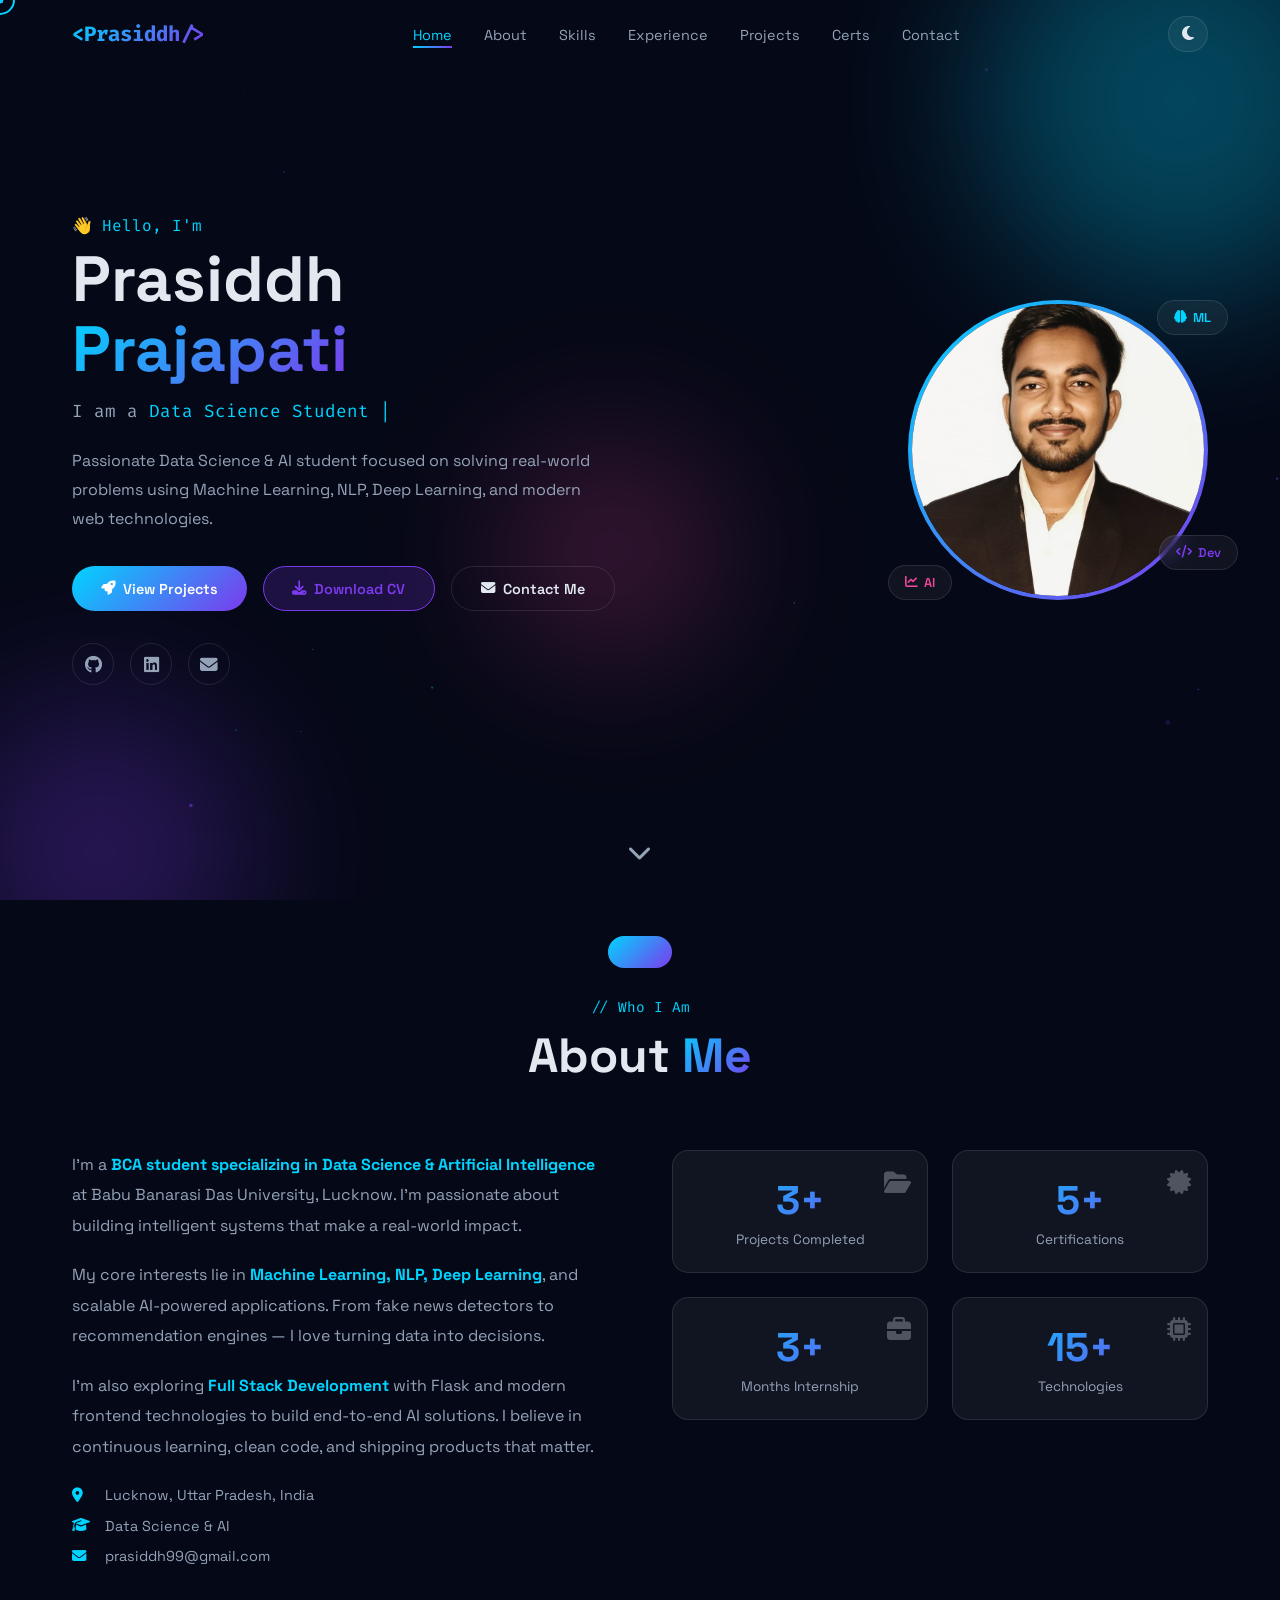
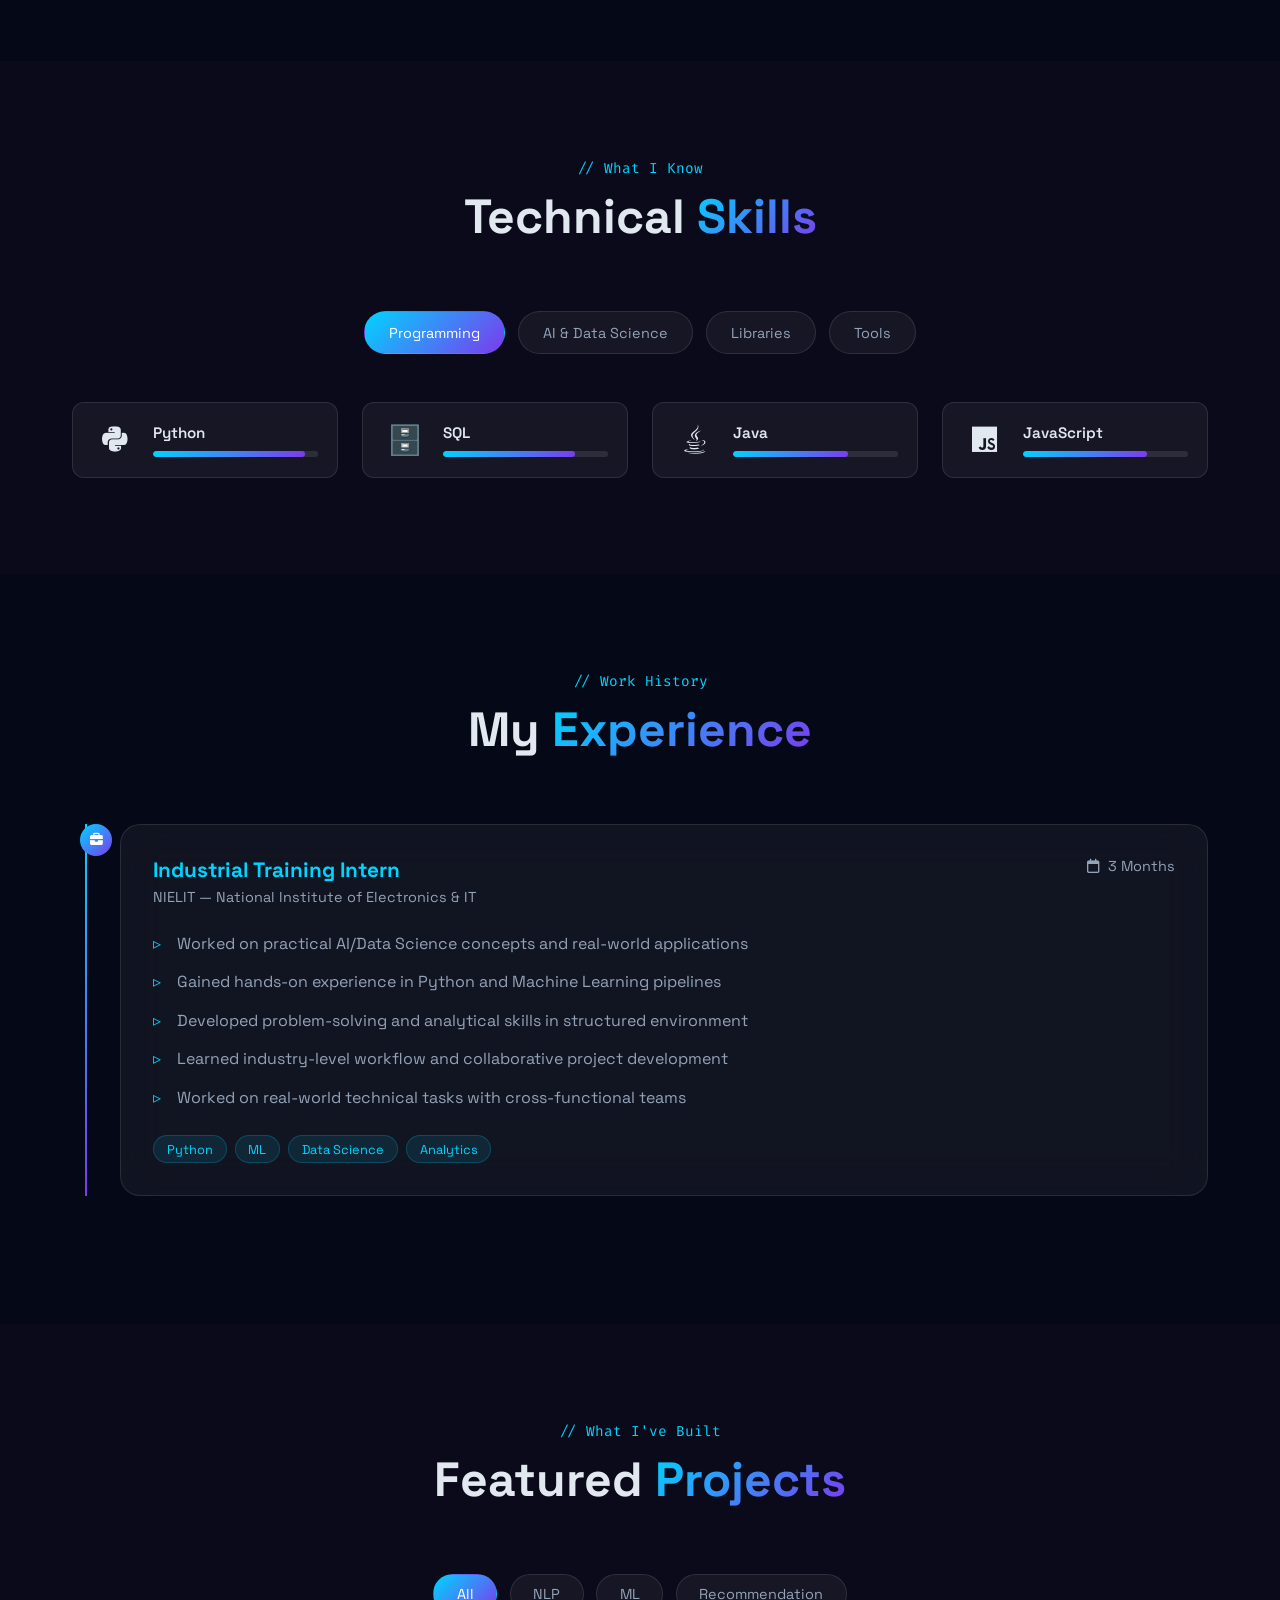
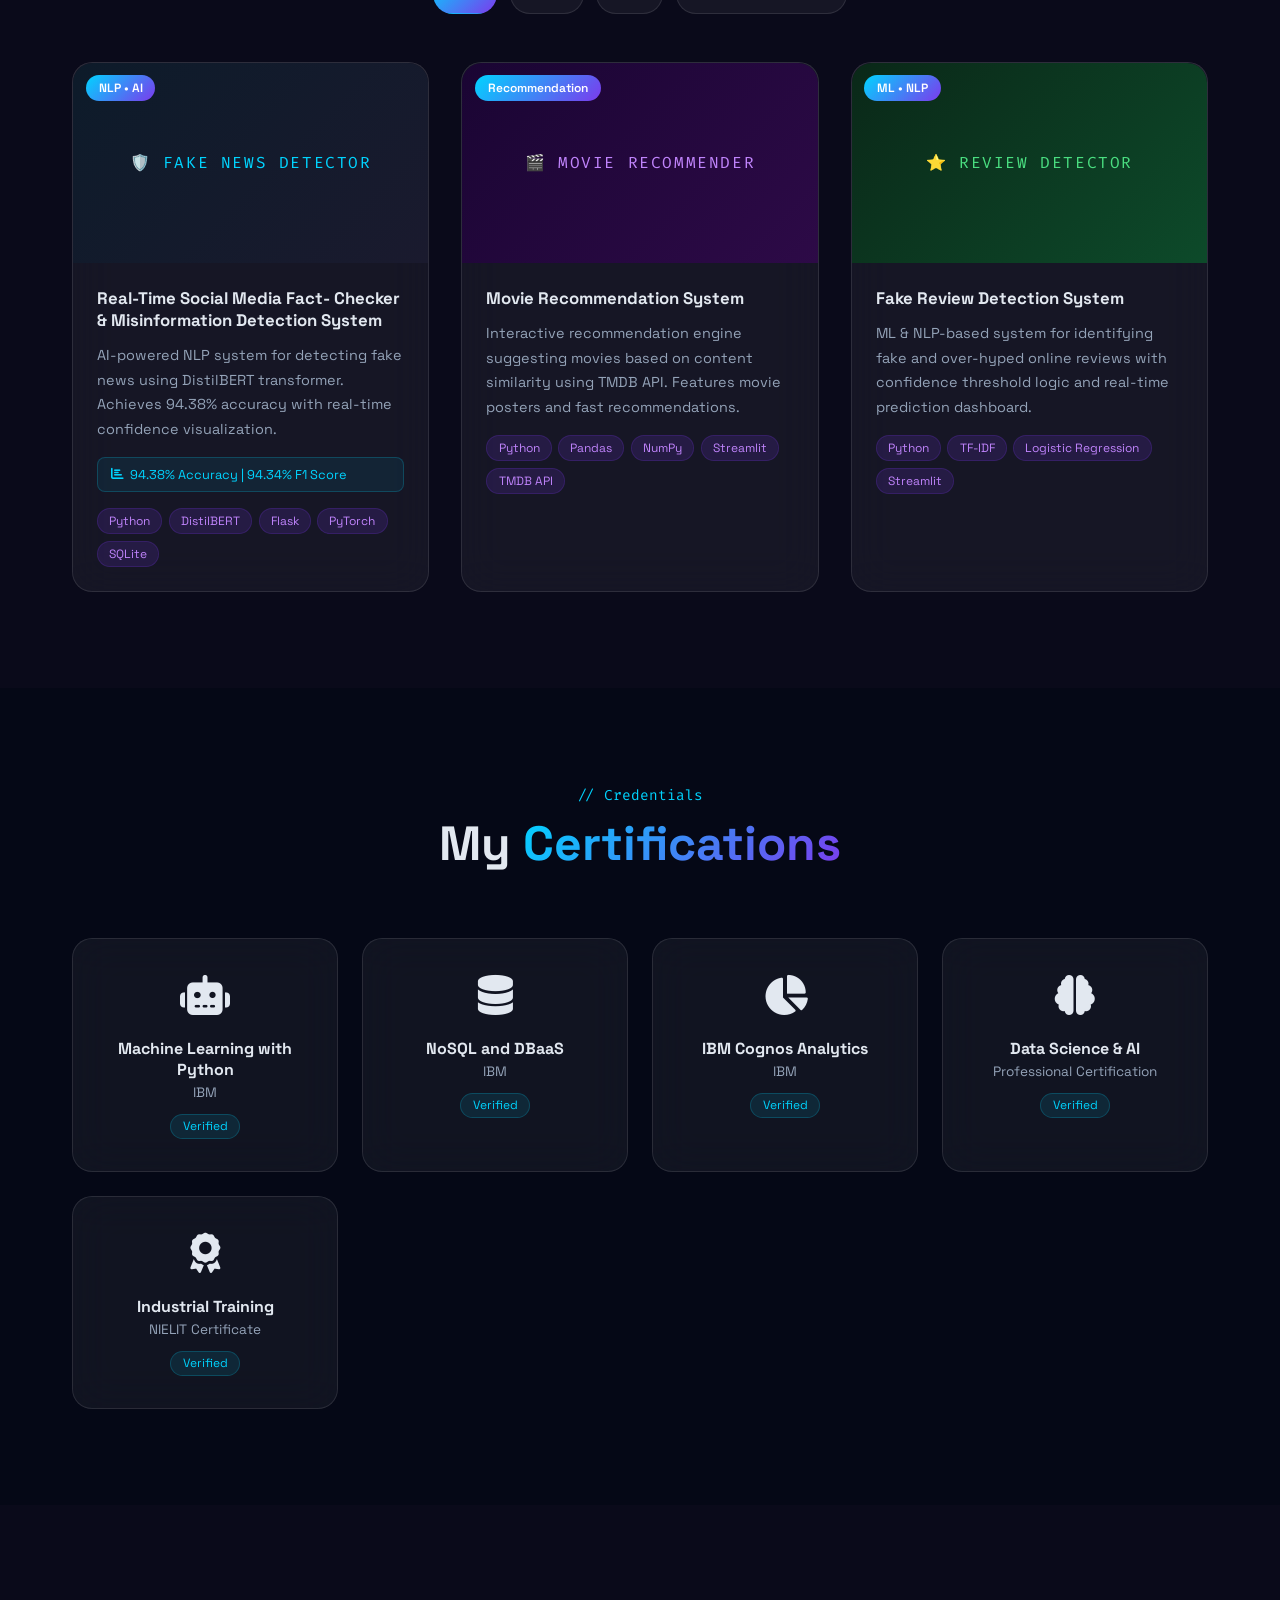
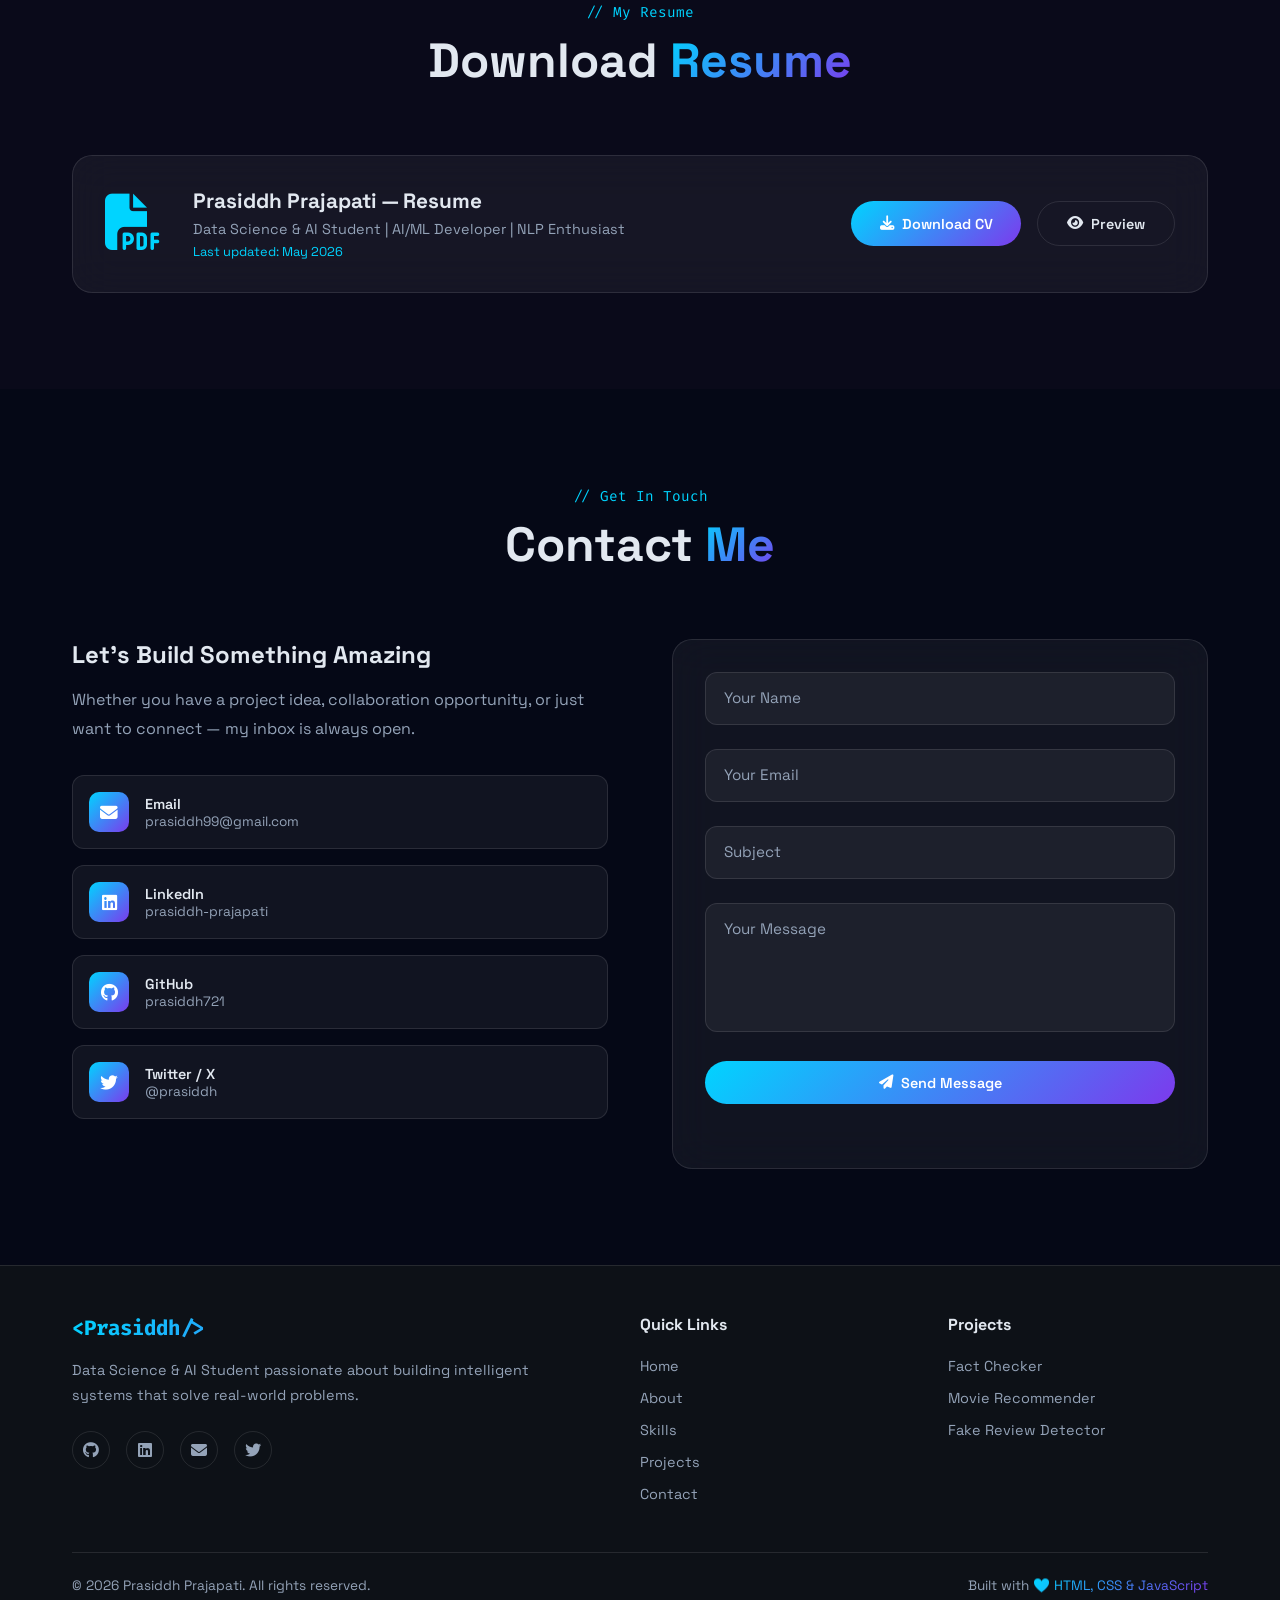
==== index.html @ c68cedcc "Initial portfolio" ====
<!DOCTYPE html>
<html lang="en" data-theme="dark">
<head>
<meta charset="UTF-8"/>
<meta name="viewport" content="width=device-width,initial-scale=1.0"/>
<title>Prasiddh Prajapati | Data Science & AI Portfolio</title>
<meta name="description" content="Portfolio of Prasiddh Prajapati showcasing AI, NLP, Machine Learning, Full Stack Development, and real-world intelligent systems projects."/>
<link rel="preconnect" href="https://fonts.googleapis.com"/>
<link href="https://fonts.googleapis.com/css2?family=Space+Grotesk:wght@300;400;500;600;700&family=Fira+Code:wght@400;500&display=swap" rel="stylesheet"/>
<link rel="stylesheet" href="https://cdnjs.cloudflare.com/ajax/libs/font-awesome/6.5.0/css/all.min.css"/>
<link rel="stylesheet" href="style.css"/>
</head>
<body>
<div id="cursor"></div>
<div id="cursor-dot"></div>
<div id="loading-screen">
  <div class="loader-content">
    <div class="loader-logo">&lt;PP/&gt;</div>
    <div class="loader-bar"><div class="loader-fill"></div></div>
    <p class="loader-text">Initializing...</p>
  </div>
</div>
<div id="scroll-progress"></div>

<!-- NAVBAR -->
<nav id="navbar">
  <div class="nav-container">
    <a href="#home" class="nav-logo">&lt;Prasiddh/&gt;</a>
    <ul class="nav-links" id="nav-links">
      <li><a href="#home" class="nav-link active">Home</a></li>
      <li><a href="#about" class="nav-link">About</a></li>
      <li><a href="#skills" class="nav-link">Skills</a></li>
      <li><a href="#experience" class="nav-link">Experience</a></li>
      <li><a href="#projects" class="nav-link">Projects</a></li>
      <li><a href="#certifications" class="nav-link">Certs</a></li>
      <li><a href="#contact" class="nav-link">Contact</a></li>
    </ul>
    <div class="nav-right">
      <button id="theme-toggle" aria-label="Toggle theme"><i class="fas fa-moon"></i></button>
      <button class="hamburger" id="hamburger"><span></span><span></span><span></span></button>
    </div>
  </div>
</nav>

<!-- HERO -->
<section id="home">
  <canvas id="particles-canvas"></canvas>
  <div class="hero-orb orb1"></div>
  <div class="hero-orb orb2"></div>
  <div class="hero-orb orb3"></div>
  <div class="hero-content">
    <div class="hero-text">
      <p class="hero-greeting">👋 Hello, I'm</p>
      <h1 class="hero-name">Prasiddh<br/><span class="gradient-text">Prajapati</span></h1>
      <div class="hero-titles">
        <span class="typing-prefix">I am a </span>
        <span id="typed-text" class="typed-highlight"></span>
        <span class="cursor-blink">|</span>
      </div>
      <p class="hero-desc">Passionate Data Science & AI student focused on solving real-world problems using Machine Learning, NLP, Deep Learning, and modern web technologies.</p>
      <div class="hero-buttons">
        <a href="#projects" class="btn btn-primary"><i class="fas fa-rocket"></i> View Projects</a>
        <a href="resume.pdf" download class="btn btn-secondary"><i class="fas fa-download"></i> Download CV</a>
        <a href="#contact" class="btn btn-outline"><i class="fas fa-envelope"></i> Contact Me</a>
      </div>
      <div class="hero-socials">
        <a href="https://github.com/prasiddh721" target="_blank" rel="noopener noreferrer"><i class="fab fa-github"></i></a>
        <a href="https://www.linkedin.com/in/prasiddh-prajapati-bb4133302" target="_blank" rel="noopener noreferrer"><i class="fab fa-linkedin"></i></a>
        <a href="mailto:prasiddh99@gmail.com"><i class="fas fa-envelope"></i></a>
      </div>
    </div>
    <div class="hero-image-wrap">
      <div class="hero-img-ring">
        <div class="hero-img-inner">
          <img src="photo.jpg" alt="Prasiddh Prajapati" class="hero-photo"/>
        </div>
      </div>
      <div class="hero-badge badge1"><i class="fas fa-brain"></i> ML</div>
      <div class="hero-badge badge2"><i class="fas fa-code"></i> Dev</div>
      <div class="hero-badge badge3"><i class="fas fa-chart-line"></i> AI</div>
    </div>
  </div>
  <a href="#about" class="scroll-down"><i class="fas fa-chevron-down"></i></a>
</section>

<!-- ABOUT -->
<section id="about" class="section">
  <div class="container">
    <div class="section-header reveal">
      <span class="section-tag">// Who I Am</span>
      <h2>About <span class="gradient-text">Me</span></h2>
    </div>
    <div class="about-grid">
      <div class="about-text reveal">
        <p>I'm a <strong>BCA student specializing in Data Science & Artificial Intelligence</strong> at Babu Banarasi Das University, Lucknow. I'm passionate about building intelligent systems that make a real-world impact.</p>
        <p>My core interests lie in <strong>Machine Learning, NLP, Deep Learning</strong>, and scalable AI-powered applications. From fake news detectors to recommendation engines — I love turning data into decisions.</p>
        <p>I'm also exploring <strong>Full Stack Development</strong> with Flask and modern frontend technologies to build end-to-end AI solutions. I believe in continuous learning, clean code, and shipping products that matter.</p>
        <div class="about-info">
          <div class="info-item"><i class="fas fa-map-marker-alt"></i><span>Lucknow, Uttar Pradesh, India</span></div>
          <div class="info-item"><i class="fas fa-graduation-cap"></i><span>Data Science & AI</span></div>
          <div class="info-item"><i class="fas fa-envelope"></i><span>prasiddh99@gmail.com</span></div>
        </div>
      </div>
      <div class="about-stats reveal">
        <div class="stat-card"><div class="stat-num" data-target="3">0</div><div class="stat-label">Projects Completed</div><div class="stat-icon"><i class="fas fa-folder-open"></i></div></div>
        <div class="stat-card"><div class="stat-num" data-target="5">0</div><div class="stat-label">Certifications</div><div class="stat-icon"><i class="fas fa-certificate"></i></div></div>
        <div class="stat-card"><div class="stat-num" data-target="3">0</div><div class="stat-label">Months Internship</div><div class="stat-icon"><i class="fas fa-briefcase"></i></div></div>
        <div class="stat-card"><div class="stat-num" data-target="15">0</div><div class="stat-label">Technologies</div><div class="stat-icon"><i class="fas fa-microchip"></i></div></div>
      </div>
    </div>
  </div>
</section>

<!-- SKILLS -->
<section id="skills" class="section section-alt">
  <div class="container">
    <div class="section-header reveal">
      <span class="section-tag">// What I Know</span>
      <h2>Technical <span class="gradient-text">Skills</span></h2>
    </div>
    <div class="skills-tabs reveal">
      <button class="tab-btn active" data-tab="programming">Programming</button>
      <button class="tab-btn" data-tab="ai">AI & Data Science</button>
      <button class="tab-btn" data-tab="libraries">Libraries</button>
      <button class="tab-btn" data-tab="tools">Tools</button>
    </div>
    <div class="skills-content">
      <div class="tab-panel active" id="tab-programming">
        <div class="skill-cards">
          <div class="skill-card reveal"><div class="skill-icon"><i class="fab fa-python"></i></div><div class="skill-info"><span>Python</span><div class="skill-bar"><div class="skill-fill" data-width="92"></div></div></div></div>
          <div class="skill-card reveal"><div class="skill-icon">🗄️</div><div class="skill-info"><span>SQL</span><div class="skill-bar"><div class="skill-fill" data-width="80"></div></div></div></div>
          <div class="skill-card reveal"><div class="skill-icon"><i class="fab fa-java"></i></div><div class="skill-info"><span>Java</span><div class="skill-bar"><div class="skill-fill" data-width="70"></div></div></div></div>
          <div class="skill-card reveal"><div class="skill-icon"><i class="fab fa-js"></i></div><div class="skill-info"><span>JavaScript</span><div class="skill-bar"><div class="skill-fill" data-width="75"></div></div></div></div>
        </div>
      </div>
      <div class="tab-panel" id="tab-ai">
        <div class="skill-cards">
          <div class="skill-card reveal"><div class="skill-icon">🤖</div><div class="skill-info"><span>Machine Learning</span><div class="skill-bar"><div class="skill-fill" data-width="88"></div></div></div></div>
          <div class="skill-card reveal"><div class="skill-icon">🧠</div><div class="skill-info"><span>Deep Learning</span><div class="skill-bar"><div class="skill-fill" data-width="80"></div></div></div></div>
          <div class="skill-card reveal"><div class="skill-icon">💬</div><div class="skill-info"><span>NLP</span><div class="skill-bar"><div class="skill-fill" data-width="85"></div></div></div></div>
          <div class="skill-card reveal"><div class="skill-icon">🎯</div><div class="skill-info"><span>Recommendation Systems</span><div class="skill-bar"><div class="skill-fill" data-width="78"></div></div></div></div>
          <div class="skill-card reveal"><div class="skill-icon">📊</div><div class="skill-info"><span>Data Analysis</span><div class="skill-bar"><div class="skill-fill" data-width="85"></div></div></div></div>
          <div class="skill-card reveal"><div class="skill-icon">📈</div><div class="skill-info"><span>Predictive Modeling</span><div class="skill-bar"><div class="skill-fill" data-width="82"></div></div></div></div>
        </div>
      </div>
      <div class="tab-panel" id="tab-libraries">
        <div class="skill-cards">
          <div class="skill-card reveal"><div class="skill-icon">🐼</div><div class="skill-info"><span>Pandas</span><div class="skill-bar"><div class="skill-fill" data-width="90"></div></div></div></div>
          <div class="skill-card reveal"><div class="skill-icon">🔢</div><div class="skill-info"><span>NumPy</span><div class="skill-bar"><div class="skill-fill" data-width="88"></div></div></div></div>
          <div class="skill-card reveal"><div class="skill-icon">⚙️</div><div class="skill-info"><span>Scikit-Learn</span><div class="skill-bar"><div class="skill-fill" data-width="86"></div></div></div></div>
          <div class="skill-card reveal"><div class="skill-icon">🔥</div><div class="skill-info"><span>PyTorch</span><div class="skill-bar"><div class="skill-fill" data-width="75"></div></div></div></div>
          <div class="skill-card reveal"><div class="skill-icon">🌶️</div><div class="skill-info"><span>Flask</span><div class="skill-bar"><div class="skill-fill" data-width="78"></div></div></div></div>
          <div class="skill-card reveal"><div class="skill-icon">⚡</div><div class="skill-info"><span>Streamlit</span><div class="skill-bar"><div class="skill-fill" data-width="82"></div></div></div></div>
        </div>
      </div>
      <div class="tab-panel" id="tab-tools">
        <div class="skill-cards">
          <div class="skill-card reveal"><div class="skill-icon">📊</div><div class="skill-info"><span>Power BI</span><div class="skill-bar"><div class="skill-fill" data-width="75"></div></div></div></div>
          <div class="skill-card reveal"><div class="skill-icon">🔍</div><div class="skill-info"><span>IBM Cognos</span><div class="skill-bar"><div class="skill-fill" data-width="72"></div></div></div></div>
          <div class="skill-card reveal"><div class="skill-icon"><i class="fab fa-github"></i></div><div class="skill-info"><span>Git & GitHub</span><div class="skill-bar"><div class="skill-fill" data-width="85"></div></div></div></div>
          <div class="skill-card reveal"><div class="skill-icon">💻</div><div class="skill-info"><span>VS Code</span><div class="skill-bar"><div class="skill-fill" data-width="92"></div></div></div></div>
          <div class="skill-card reveal"><div class="skill-icon">📓</div><div class="skill-info"><span>Jupyter Notebook</span><div class="skill-bar"><div class="skill-fill" data-width="90"></div></div></div></div>
          <div class="skill-card reveal"><div class="skill-icon">☁️</div><div class="skill-info"><span>Google Colab</span><div class="skill-bar"><div class="skill-fill" data-width="88"></div></div></div></div>
        </div>
      </div>
    </div>
  </div>
</section>

<!-- EXPERIENCE -->
<section id="experience" class="section">
  <div class="container">
    <div class="section-header reveal">
      <span class="section-tag">// Work History</span>
      <h2>My <span class="gradient-text">Experience</span></h2>
    </div>
    <div class="timeline">
      <div class="timeline-item reveal">
        <div class="timeline-dot"><i class="fas fa-briefcase"></i></div>
        <div class="timeline-card glass-card">
          <div class="timeline-header">
            <div>
              <h3>Industrial Training Intern</h3>
              <span class="company">NIELIT — National Institute of Electronics & IT</span>
            </div>
            <div class="timeline-date"><i class="far fa-calendar"></i> 3 Months</div>
          </div>
          <ul class="timeline-list">
            <li>Worked on practical AI/Data Science concepts and real-world applications</li>
            <li>Gained hands-on experience in Python and Machine Learning pipelines</li>
            <li>Developed problem-solving and analytical skills in structured environment</li>
            <li>Learned industry-level workflow and collaborative project development</li>
            <li>Worked on real-world technical tasks with cross-functional teams</li>
          </ul>
          <div class="timeline-tags">
            <span class="tag">Python</span><span class="tag">ML</span><span class="tag">Data Science</span><span class="tag">Analytics</span>
          </div>
        </div>
      </div>
    </div>
  </div>
</section>

<!-- PROJECTS -->
<section id="projects" class="section section-alt">
  <div class="container">
    <div class="section-header reveal">
      <span class="section-tag">// What I've Built</span>
      <h2>Featured <span class="gradient-text">Projects</span></h2>
    </div>
    <div class="project-filters reveal">
      <button class="filter-btn active" data-filter="all">All</button>
      <button class="filter-btn" data-filter="nlp">NLP</button>
      <button class="filter-btn" data-filter="ml">ML</button>
      <button class="filter-btn" data-filter="recommendation">Recommendation</button>
    </div>
    <div class="projects-grid">
      <div class="project-card glass-card reveal" data-category="nlp">
        <div class="project-img">
          <div class="project-img-bg p1-bg"></div>
          <div class="project-overlay">
            <a href="https://github.com/prasiddh721" target="_blank" rel="noopener noreferrer" class="btn btn-sm"><i class="fab fa-github"></i> Code</a>
            <a href="#" class="btn btn-sm btn-primary"><i class="fas fa-external-link-alt"></i> Demo</a>
          </div>
          <div class="project-badge">NLP • AI</div>
        </div>
        <div class="project-body">
          <h3>Real-Time Social Media Fact- Checker & Misinformation Detection System</h3>
          <p>AI-powered NLP system for detecting fake news using DistilBERT transformer. Achieves 94.38% accuracy with real-time confidence visualization.</p>
          <div class="project-metric"><i class="fas fa-chart-bar"></i> 94.38% Accuracy | 94.34% F1 Score</div>
          <div class="project-tech">
            <span class="tech-badge">Python</span><span class="tech-badge">DistilBERT</span><span class="tech-badge">Flask</span><span class="tech-badge">PyTorch</span><span class="tech-badge">SQLite</span>
          </div>
        </div>
      </div>
      <div class="project-card glass-card reveal" data-category="recommendation">
        <div class="project-img">
          <div class="project-img-bg p2-bg"></div>
          <div class="project-overlay">
            <a href="https://github.com/prasiddh721" target="_blank" rel="noopener noreferrer" class="btn btn-sm"><i class="fab fa-github"></i> Code</a>
            <a href="#" class="btn btn-sm btn-primary"><i class="fas fa-external-link-alt"></i> Demo</a>
          </div>
          <div class="project-badge">Recommendation</div>
        </div>
        <div class="project-body">
          <h3>Movie Recommendation System</h3>
          <p>Interactive recommendation engine suggesting movies based on content similarity using TMDB API. Features movie posters and fast recommendations.</p>
          <div class="project-tech">
            <span class="tech-badge">Python</span><span class="tech-badge">Pandas</span><span class="tech-badge">NumPy</span><span class="tech-badge">Streamlit</span><span class="tech-badge">TMDB API</span>
          </div>
        </div>
      </div>
      <div class="project-card glass-card reveal" data-category="nlp ml">
        <div class="project-img">
          <div class="project-img-bg p3-bg"></div>
          <div class="project-overlay">
            <a href="https://github.com/prasiddh721" target="_blank" rel="noopener noreferrer" class="btn btn-sm"><i class="fab fa-github"></i> Code</a>
            <a href="#" class="btn btn-sm btn-primary"><i class="fas fa-external-link-alt"></i> Demo</a>
          </div>
          <div class="project-badge">ML • NLP</div>
        </div>
        <div class="project-body">
          <h3>Fake Review Detection System</h3>
          <p>ML & NLP-based system for identifying fake and over-hyped online reviews with confidence threshold logic and real-time prediction dashboard.</p>
          <div class="project-tech">
            <span class="tech-badge">Python</span><span class="tech-badge">TF-IDF</span><span class="tech-badge">Logistic Regression</span><span class="tech-badge">Streamlit</span>
          </div>
        </div>
      </div>
    </div>
  </div>
</section>

<!-- CERTIFICATIONS -->
<section id="certifications" class="section">
  <div class="container">
    <div class="section-header reveal">
      <span class="section-tag">// Credentials</span>
      <h2>My <span class="gradient-text">Certifications</span></h2>
    </div>
    <div class="cert-grid">
      <div class="cert-card glass-card reveal"><div class="cert-icon"><i class="fas fa-robot"></i></div><h3>Machine Learning with Python</h3><p>IBM</p><div class="cert-badge">Verified</div></div>
      <div class="cert-card glass-card reveal"><div class="cert-icon"><i class="fas fa-database"></i></div><h3>NoSQL and DBaaS</h3><p>IBM</p><div class="cert-badge">Verified</div></div>
      <div class="cert-card glass-card reveal"><div class="cert-icon"><i class="fas fa-chart-pie"></i></div><h3>IBM Cognos Analytics</h3><p>IBM</p><div class="cert-badge">Verified</div></div>
      <div class="cert-card glass-card reveal"><div class="cert-icon"><i class="fas fa-brain"></i></div><h3>Data Science & AI</h3><p>Professional Certification</p><div class="cert-badge">Verified</div></div>
      <div class="cert-card glass-card reveal"><div class="cert-icon"><i class="fas fa-award"></i></div><h3>Industrial Training</h3><p>NIELIT Certificate</p><div class="cert-badge">Verified</div></div>
    </div>
  </div>
</section>

<!-- RESUME -->
<section id="resume" class="section section-alt">
  <div class="container">
    <div class="section-header reveal">
      <span class="section-tag">// My Resume</span>
      <h2>Download <span class="gradient-text">Resume</span></h2>
    </div>
    <div class="resume-card glass-card reveal">
      <div class="resume-icon"><i class="fas fa-file-pdf"></i></div>
      <div class="resume-info">
        <h3>Prasiddh Prajapati — Resume</h3>
        <p>Data Science & AI Student | AI/ML Developer | NLP Enthusiast</p>
        <p class="resume-updated">Last updated: May 2026</p>
      </div>
      <div class="resume-actions">
        <a href="resume.pdf" download class="btn btn-primary"><i class="fas fa-download"></i> Download CV</a>
        <button id="preview-resume-btn" class="btn btn-outline"><i class="fas fa-eye"></i> Preview</button>
      </div>
    </div>
  </div>
</section>

<!-- RESUME PREVIEW OVERLAY -->
<div id="resume-preview" aria-hidden="true">
  <div class="resume-preview-backdrop"></div>
  <div class="resume-preview-body">
    <button id="resume-preview-close" class="btn btn-sm"><i class="fas fa-times"></i></button>
    <iframe id="resume-iframe" class="resume-iframe" src="resume.pdf" title="Resume Preview"></iframe>
    <div class="resume-preview-footer">
      <a href="resume.pdf" download class="btn btn-primary"><i class="fas fa-download"></i> Download</a>
        <a href="resume.pdf" target="_blank" rel="noopener noreferrer" class="btn btn-outline"><i class="fas fa-external-link-alt"></i> Open in new tab</a>
    </div>
  </div>
</div>

<!-- CONTACT -->
<section id="contact" class="section">
  <div class="container">
    <div class="section-header reveal">
      <span class="section-tag">// Get In Touch</span>
      <h2>Contact <span class="gradient-text">Me</span></h2>
    </div>
    <div class="contact-grid">
      <div class="contact-info reveal">
        <h3>Let's Build Something Amazing</h3>
        <p>Whether you have a project idea, collaboration opportunity, or just want to connect — my inbox is always open.</p>
        <div class="contact-links">
          <a href="mailto:prasiddh99@gmail.com" class="contact-link"><div class="cl-icon"><i class="fas fa-envelope"></i></div><div><span>Email</span><p>prasiddh99@gmail.com</p></div></a>
          <a href="https://www.linkedin.com/in/prasiddh-prajapati-bb4133302" target="_blank" rel="noopener noreferrer" class="contact-link"><div class="cl-icon"><i class="fab fa-linkedin"></i></div><div><span>LinkedIn</span><p>prasiddh-prajapati</p></div></a>
          <a href="https://github.com/prasiddh721" target="_blank" rel="noopener noreferrer" class="contact-link"><div class="cl-icon"><i class="fab fa-github"></i></div><div><span>GitHub</span><p>prasiddh721</p></div></a>
          <a href="#" class="contact-link"><div class="cl-icon"><i class="fab fa-twitter"></i></div><div><span>Twitter / X</span><p>@prasiddh</p></div></a>
        </div>
      </div>
      <!-- Add your Formspree endpoint in data-formspree or leave as placeholder to use email fallback -->
      <form class="contact-form glass-card reveal" id="contact-form" data-formspree="https://formspree.io/f/maqkzqez">
        <div class="form-group">
          <input type="text" id="name" placeholder="Your Name" required/><label for="name">Your Name</label>
        </div>
        <div class="form-group">
          <input type="email" id="email" placeholder="Your Email" required/><label for="email">Your Email</label>
        </div>
        <div class="form-group">
          <input type="text" id="subject" placeholder="Subject" required/><label for="subject">Subject</label>
        </div>
        <div class="form-group">
          <textarea id="message" rows="5" placeholder="Your Message" required></textarea><label for="message">Your Message</label>
        </div>
        <button type="submit" class="btn btn-primary btn-full"><i class="fas fa-paper-plane"></i> Send Message</button>
        <div id="form-msg"></div>
      </form>
    </div>
  </div>
</section>

<!-- FOOTER -->
<footer id="footer">
  <div class="container">
    <div class="footer-grid">
      <div class="footer-brand">
        <div class="nav-logo">&lt;Prasiddh/&gt;</div>
        <p>Data Science & AI Student passionate about building intelligent systems that solve real-world problems.</p>
        <div class="footer-socials">
          <a href="https://github.com/prasiddh721" target="_blank" rel="noopener noreferrer"><i class="fab fa-github"></i></a>
          <a href="https://www.linkedin.com/in/prasiddh-prajapati-bb4133302" target="_blank" rel="noopener noreferrer"><i class="fab fa-linkedin"></i></a>
          <a href="mailto:prasiddh99@gmail.com"><i class="fas fa-envelope"></i></a>
          <a href="#"><i class="fab fa-twitter"></i></a>
        </div>
      </div>
      <div class="footer-links">
        <h4>Quick Links</h4>
        <ul>
          <li><a href="#home">Home</a></li>
          <li><a href="#about">About</a></li>
          <li><a href="#skills">Skills</a></li>
          <li><a href="#projects">Projects</a></li>
          <li><a href="#contact">Contact</a></li>
        </ul>
      </div>
      <div class="footer-links">
        <h4>Projects</h4>
        <ul>
          <li><a href="#projects">Fact Checker</a></li>
          <li><a href="#projects">Movie Recommender</a></li>
          <li><a href="#projects">Fake Review Detector</a></li>
        </ul>
      </div>
    </div>
    <div class="footer-bottom">
      <p>© 2026 Prasiddh Prajapati. All rights reserved.</p>
      <p>Built with <span class="gradient-text">❤️ HTML, CSS & JavaScript</span></p>
    </div>
  </div>
</footer>

<button id="back-to-top" aria-label="Back to top"><i class="fas fa-arrow-up"></i></button>
<div id="toast"></div>

<script src="script.js"></script>
</body>
</html>
---- style.css ----
@keyframes fadeIn{from{opacity:0;transform:translateY(20px);}to{opacity:1;transform:none;}}
:root{--bg:#050816;--bg2:#0a0a1a;--glass:rgba(255,255,255,0.05);--glass-border:rgba(255,255,255,0.1);--cyan:#00d4ff;--purple:#7c3aed;--pink:#ec4899;--text:#e2e8f0;--text-muted:#94a3b8;--card:#0d1117;--gradient:linear-gradient(135deg,#00d4ff,#7c3aed);}
[data-theme="light"]{--bg:#f0f4ff;--bg2:#e8eeff;--glass:rgba(255,255,255,0.7);--glass-border:rgba(0,0,0,0.1);--text:#1e293b;--text-muted:#64748b;--card:#fff;}
*{margin:0;padding:0;box-sizing:border-box;}
html{scroll-behavior:smooth;}
body{font-family:'Space Grotesk',sans-serif;background:var(--bg);color:var(--text);cursor:none;overflow-x:hidden;}
body.light{cursor:auto;}
/* CURSOR */
#cursor{width:30px;height:30px;border:2px solid var(--cyan);border-radius:50%;position:fixed;pointer-events:none;transition:all .1s ease;z-index:9999;transform:translate(-50%,-50%);}
#cursor-dot{width:6px;height:6px;background:var(--cyan);border-radius:50%;position:fixed;pointer-events:none;z-index:9999;transform:translate(-50%,-50%);transition:all .05s ease;}
/* LOADING */
#loading-screen{position:fixed;inset:0;background:var(--bg);z-index:10000;display:flex;align-items:center;justify-content:center;transition:opacity .5s,visibility .5s;}
#loading-screen.hidden{opacity:0;visibility:hidden;}
.loader-logo{font-family:'Fira Code',monospace;font-size:2.5rem;background:var(--gradient);-webkit-background-clip:text;-webkit-text-fill-color:transparent;margin-bottom:2rem;animation:pulse 1s infinite;}
.loader-bar{width:200px;height:3px;background:rgba(255,255,255,0.1);border-radius:2px;overflow:hidden;margin:0 auto 1rem;}
.loader-fill{height:100%;width:0;background:var(--gradient);border-radius:2px;animation:load 2s ease forwards;}
.loader-text{color:var(--text-muted);font-size:.9rem;}
@keyframes load{to{width:100%;}}
@keyframes pulse{0%,100%{opacity:1;}50%{opacity:.5;}}
/* SCROLL PROGRESS */
#scroll-progress{position:fixed;top:0;left:0;height:3px;background:var(--gradient);z-index:9998;width:0%;transition:width .1s;}
/* NAVBAR */
#navbar{position:fixed;top:0;width:100%;z-index:999;padding:1rem 0;transition:all .3s;}
#navbar.scrolled{background:rgba(5,8,22,.85);backdrop-filter:blur(20px);border-bottom:1px solid var(--glass-border);padding:.7rem 0;}
.nav-container{max-width:1200px;margin:0 auto;padding:0 2rem;display:flex;align-items:center;justify-content:space-between;}
.nav-logo{font-family:'Fira Code',monospace;font-size:1.3rem;background:var(--gradient);-webkit-background-clip:text;-webkit-text-fill-color:transparent;text-decoration:none;font-weight:700;}
.nav-links{display:flex;gap:2rem;list-style:none;}
.nav-link{color:var(--text-muted);text-decoration:none;font-size:.9rem;transition:color .3s;position:relative;}
.nav-link::after{content:'';position:absolute;bottom:-4px;left:0;width:0;height:2px;background:var(--gradient);transition:width .3s;}
.nav-link:hover,.nav-link.active{color:var(--cyan);}
.nav-link.active::after,.nav-link:hover::after{width:100%;}
.nav-right{display:flex;align-items:center;gap:1rem;}
#theme-toggle{background:var(--glass);border:1px solid var(--glass-border);color:var(--text);padding:.5rem .8rem;border-radius:50px;cursor:pointer;transition:all .3s;font-size:1rem;}
#theme-toggle:hover{background:var(--cyan);color:#000;}
.hamburger{display:none;flex-direction:column;gap:5px;background:none;border:none;cursor:pointer;padding:.5rem;}
.hamburger span{width:25px;height:2px;background:var(--text);display:block;transition:all .3s;}
/* HERO */
#home{min-height:100vh;position:relative;display:flex;align-items:center;overflow:hidden;}
#particles-canvas{position:absolute;inset:0;z-index:0;}
.hero-orb{position:absolute;border-radius:50%;filter:blur(80px);opacity:.3;animation:float 6s ease-in-out infinite;}
.orb1{width:400px;height:400px;background:var(--cyan);top:-100px;right:-100px;animation-delay:0s;}
.orb2{width:300px;height:300px;background:var(--purple);bottom:-100px;left:-50px;animation-delay:2s;}
.orb3{width:200px;height:200px;background:var(--pink);top:50%;left:40%;animation-delay:4s;}
@keyframes float{0%,100%{transform:translateY(0);}50%{transform:translateY(-20px);}}
.hero-content{position:relative;z-index:1;max-width:1200px;margin:0 auto;padding:0 2rem;display:grid;grid-template-columns:1fr auto;align-items:center;gap:4rem;width:100%;}
.hero-greeting{color:var(--cyan);font-family:'Fira Code',monospace;font-size:1rem;margin-bottom:.5rem;}
.hero-name{font-size:clamp(2.5rem,5vw,4.5rem);font-weight:700;line-height:1.1;margin-bottom:1rem;}
.gradient-text{background:var(--gradient);-webkit-background-clip:text;-webkit-text-fill-color:transparent;}
.hero-titles{font-family:'Fira Code',monospace;font-size:1.1rem;color:var(--text-muted);margin-bottom:1.5rem;}
.typed-highlight{color:var(--cyan);}
.cursor-blink{animation:blink .7s infinite;color:var(--cyan);}
@keyframes blink{0%,100%{opacity:1;}50%{opacity:0;}}
.hero-desc{color:var(--text-muted);max-width:520px;line-height:1.8;margin-bottom:2rem;}
.hero-buttons{display:flex;flex-wrap:wrap;gap:1rem;margin-bottom:2rem;}
.btn{display:inline-flex;align-items:center;gap:.5rem;padding:.8rem 1.8rem;border-radius:50px;font-size:.9rem;font-weight:600;text-decoration:none;transition:all .3s;cursor:pointer;border:none;font-family:inherit;}
.btn-primary{background:var(--gradient);color:#fff;}
.btn-primary:hover{transform:translateY(-3px);box-shadow:0 10px 30px rgba(0,212,255,.3);}
.btn-secondary{background:rgba(124,58,237,.2);color:var(--purple);border:1px solid var(--purple);}
.btn-secondary:hover{background:var(--purple);color:#fff;transform:translateY(-3px);}
.btn-outline{background:transparent;color:var(--text);border:1px solid var(--glass-border);}
.btn-outline:hover{border-color:var(--cyan);color:var(--cyan);transform:translateY(-3px);}
.btn-sm{padding:.5rem 1rem;font-size:.8rem;}
.btn-full{width:100%;justify-content:center;}
.hero-socials{display:flex;gap:1rem;}
.hero-socials a{width:42px;height:42px;border-radius:50%;border:1px solid var(--glass-border);display:flex;align-items:center;justify-content:center;color:var(--text-muted);text-decoration:none;transition:all .3s;font-size:1.1rem;}
.hero-socials a:hover{border-color:var(--cyan);color:var(--cyan);transform:translateY(-3px);}
.hero-image-wrap{position:relative;width:300px;height:300px;flex-shrink:0;}
.hero-img-ring{width:100%;height:100%;border-radius:50%;background:var(--gradient);padding:4px;animation:spin 8s linear infinite;}
@keyframes spin{from{transform:rotate(0deg);}to{transform:rotate(360deg);}}
.hero-img-inner{width:100%;height:100%;border-radius:50%;background:var(--bg);display:flex;align-items:center;justify-content:center;animation:spin 8s linear infinite reverse;}
.hero-photo{width:100%;height:100%;object-fit:cover;border-radius:50%;display:block;}
.hero-badge{position:absolute;background:var(--glass);backdrop-filter:blur(10px);border:1px solid var(--glass-border);padding:.5rem 1rem;border-radius:50px;font-size:.8rem;font-weight:600;display:flex;align-items:center;gap:.4rem;animation:float 3s ease-in-out infinite;}
.badge1{top:0;right:-20px;color:var(--cyan);}
.badge2{bottom:30px;right:-30px;color:var(--purple);animation-delay:1s;}
.badge3{bottom:0;left:-20px;color:var(--pink);animation-delay:2s;}
.scroll-down{position:absolute;bottom:2rem;left:50%;transform:translateX(-50%);color:var(--text-muted);font-size:1.5rem;animation:bounce 2s infinite;text-decoration:none;}
@keyframes bounce{0%,100%{transform:translateX(-50%) translateY(0);}50%{transform:translateX(-50%) translateY(10px);}}
/* SECTIONS */
.section{padding:6rem 0;}
.section-alt{background:var(--bg2);}
.container{max-width:1200px;margin:0 auto;padding:0 2rem;}
.section-header{text-align:center;margin-bottom:4rem;}
.section-tag{font-family:'Fira Code',monospace;color:var(--cyan);font-size:.9rem;}
.section-header h2{font-size:clamp(2rem,4vw,3rem);margin-top:.5rem;}
/* GLASS CARD */
.glass-card{background:var(--glass);backdrop-filter:blur(20px);border:1px solid var(--glass-border);border-radius:20px;padding:2rem;transition:all .3s;}
.glass-card:hover{border-color:rgba(0,212,255,.3);transform:translateY(-5px);box-shadow:0 20px 40px rgba(0,0,0,.3);}
/* ABOUT */
.about-grid{display:grid;grid-template-columns:1fr 1fr;gap:4rem;align-items:start;}
.about-text p{color:var(--text-muted);line-height:1.9;margin-bottom:1.2rem;}
.about-text strong{color:var(--cyan);}
.about-info{display:flex;flex-direction:column;gap:.8rem;margin-top:1.5rem;}
.info-item{display:flex;align-items:center;gap:.8rem;color:var(--text-muted);font-size:.9rem;}
.info-item i{color:var(--cyan);width:20px;}
.about-stats{display:grid;grid-template-columns:1fr 1fr;gap:1.5rem;}
.stat-card{background:var(--glass);border:1px solid var(--glass-border);border-radius:16px;padding:1.5rem;text-align:center;position:relative;overflow:hidden;transition:all .3s;}
.stat-card::before{content:'';position:absolute;inset:0;background:var(--gradient);opacity:0;transition:opacity .3s;}
.stat-card:hover::before{opacity:.05;}
.stat-card:hover{border-color:var(--cyan);transform:translateY(-5px);}
.stat-num{font-size:2.5rem;font-weight:700;background:var(--gradient);-webkit-background-clip:text;-webkit-text-fill-color:transparent;}
.stat-label{color:var(--text-muted);font-size:.85rem;margin-top:.3rem;}
.stat-icon{font-size:1.5rem;position:absolute;top:1rem;right:1rem;opacity:.3;}
/* SKILLS */
.skills-tabs{display:flex;flex-wrap:wrap;gap:.8rem;justify-content:center;margin-bottom:3rem;}
.tab-btn{padding:.7rem 1.5rem;border-radius:50px;border:1px solid var(--glass-border);background:var(--glass);color:var(--text-muted);cursor:pointer;font-family:inherit;font-size:.9rem;transition:all .3s;}
.tab-btn.active,.tab-btn:hover{background:var(--gradient);color:#fff;border-color:transparent;}
.tab-panel{display:none;}
.tab-panel.active{display:block;}
.skill-cards{display:grid;grid-template-columns:repeat(auto-fill,minmax(260px,1fr));gap:1.5rem;}
.skill-card{display:flex;align-items:center;gap:1rem;background:var(--glass);border:1px solid var(--glass-border);border-radius:12px;padding:1.2rem;transition:all .3s;}
.skill-card:hover{border-color:var(--cyan);transform:translateX(5px);}
.skill-icon{font-size:1.8rem;width:45px;text-align:center;flex-shrink:0;}
.skill-info{flex:1;}
.skill-info span{font-weight:600;font-size:.95rem;display:block;margin-bottom:.6rem;}
.skill-bar{height:6px;background:rgba(255,255,255,.1);border-radius:3px;overflow:hidden;}
.skill-fill{height:100%;width:0;background:var(--gradient);border-radius:3px;transition:width 1.5s ease;}
/* EXPERIENCE */
.timeline{position:relative;padding-left:3rem;}
.timeline::before{content:'';position:absolute;left:.8rem;top:0;bottom:0;width:2px;background:var(--gradient);}
.timeline-item{position:relative;margin-bottom:2rem;}
.timeline-dot{position:absolute;left:-2.5rem;width:2rem;height:2rem;border-radius:50%;background:var(--gradient);display:flex;align-items:center;justify-content:center;font-size:.8rem;color:#fff;}
.timeline-card .timeline-header{display:flex;justify-content:space-between;align-items:flex-start;flex-wrap:wrap;gap:1rem;margin-bottom:1.5rem;}
.timeline-header h3{font-size:1.3rem;color:var(--cyan);}
.company{color:var(--text-muted);font-size:.9rem;margin-top:.3rem;display:block;}
.timeline-date{display:flex;align-items:center;gap:.5rem;color:var(--text-muted);font-size:.9rem;white-space:nowrap;}
.timeline-list{list-style:none;display:flex;flex-direction:column;gap:.7rem;margin-bottom:1.5rem;}
.timeline-list li{color:var(--text-muted);padding-left:1.5rem;position:relative;line-height:1.7;}
.timeline-list li::before{content:'▹';position:absolute;left:0;color:var(--cyan);}
.timeline-tags{display:flex;flex-wrap:wrap;gap:.5rem;}
.tag{padding:.3rem .8rem;border-radius:50px;background:rgba(0,212,255,.1);color:var(--cyan);font-size:.8rem;border:1px solid rgba(0,212,255,.2);}
/* PROJECTS */
.project-filters{display:flex;flex-wrap:wrap;gap:.8rem;justify-content:center;margin-bottom:3rem;}
.filter-btn{padding:.6rem 1.4rem;border-radius:50px;border:1px solid var(--glass-border);background:var(--glass);color:var(--text-muted);cursor:pointer;font-family:inherit;font-size:.9rem;transition:all .3s;}
.filter-btn.active,.filter-btn:hover{background:var(--gradient);color:#fff;border-color:transparent;}
.projects-grid{display:grid;grid-template-columns:repeat(auto-fill,minmax(340px,1fr));gap:2rem;}
.project-card{overflow:hidden;padding:0;}
.project-card.hidden{display:none;}
.project-img{position:relative;height:200px;overflow:hidden;border-radius:20px 20px 0 0;}
.project-img-bg{width:100%;height:100%;transition:transform .4s;}
.project-card:hover .project-img-bg{transform:scale(1.05);}
.p1-bg{background:linear-gradient(135deg,#0d1b2a,#1a1a2e);position:relative;}
.p2-bg{background:linear-gradient(135deg,#1a0533,#2d0a47);position:relative;}
.p3-bg{background:linear-gradient(135deg,#0a2818,#0d4a2a);position:relative;}
.p1-bg::after{content:'🛡️ FAKE NEWS DETECTOR';position:absolute;inset:0;display:flex;align-items:center;justify-content:center;font-size:1rem;color:var(--cyan);font-family:'Fira Code',monospace;letter-spacing:.1em;}
.p2-bg::after{content:'🎬 MOVIE RECOMMENDER';position:absolute;inset:0;display:flex;align-items:center;justify-content:center;font-size:1rem;color:#c084fc;font-family:'Fira Code',monospace;letter-spacing:.1em;}
.p3-bg::after{content:'⭐ REVIEW DETECTOR';position:absolute;inset:0;display:flex;align-items:center;justify-content:center;font-size:1rem;color:#4ade80;font-family:'Fira Code',monospace;letter-spacing:.1em;}
.project-overlay{position:absolute;inset:0;background:rgba(0,0,0,.8);display:flex;align-items:center;justify-content:center;gap:1rem;opacity:0;transition:opacity .3s;}
.project-card:hover .project-overlay{opacity:1;}
.project-badge{position:absolute;top:.8rem;left:.8rem;background:var(--gradient);color:#fff;padding:.3rem .8rem;border-radius:50px;font-size:.75rem;font-weight:600;}
.project-body{padding:1.5rem;}
.project-body h3{font-size:1.05rem;margin-bottom:.8rem;color:var(--text);}
.project-body p{color:var(--text-muted);font-size:.9rem;line-height:1.7;margin-bottom:1rem;}
.project-metric{background:rgba(0,212,255,.08);border:1px solid rgba(0,212,255,.2);padding:.5rem .8rem;border-radius:8px;font-size:.8rem;color:var(--cyan);margin-bottom:1rem;display:flex;align-items:center;gap:.4rem;}
.project-tech{display:flex;flex-wrap:wrap;gap:.4rem;}
.tech-badge{padding:.25rem .7rem;border-radius:50px;background:rgba(124,58,237,.15);color:#c084fc;font-size:.75rem;border:1px solid rgba(124,58,237,.2);}
/* CERTIFICATIONS */
.cert-grid{display:grid;grid-template-columns:repeat(auto-fill,minmax(220px,1fr));gap:1.5rem;}
.cert-card{text-align:center;position:relative;overflow:hidden;cursor:pointer;}
.cert-card:hover .cert-icon{transform:scale(1.2) rotate(10deg);}
.cert-icon{font-size:2.5rem;margin-bottom:1rem;transition:transform .3s;display:block;}
.cert-card h3{font-size:1rem;margin-bottom:.3rem;}
.cert-card p{color:var(--text-muted);font-size:.85rem;margin-bottom:.8rem;}
.cert-badge{display:inline-block;padding:.2rem .7rem;background:rgba(0,212,255,.1);color:var(--cyan);border-radius:50px;font-size:.75rem;border:1px solid rgba(0,212,255,.2);}
/* RESUME */
.resume-card{display:flex;align-items:center;gap:2rem;flex-wrap:wrap;}
.resume-icon{font-size:3.5rem;color:var(--cyan);}
.resume-info{flex:1;}
.resume-info h3{font-size:1.3rem;margin-bottom:.4rem;}
.resume-info p{color:var(--text-muted);font-size:.9rem;}
.resume-updated{font-size:.8rem !important;color:var(--cyan) !important;margin-top:.3rem;}
.resume-actions{display:flex;gap:1rem;flex-wrap:wrap;}
/* RESUME PREVIEW */
#resume-preview{position:fixed;inset:0;display:none;align-items:center;justify-content:center;z-index:10005;padding:2rem;}
#resume-preview[aria-hidden="false"]{display:flex;}
.resume-preview-backdrop{position:absolute;inset:0;background:rgba(0,0,0,.7);backdrop-filter:blur(4px);}
.resume-preview-body{position:relative;max-width:1000px;width:100%;height:80vh;background:var(--card);border-radius:12px;overflow:hidden;border:1px solid var(--glass-border);display:flex;flex-direction:column}
.resume-preview-close{position:absolute;top:1rem;right:1rem;z-index:3;background:transparent;color:var(--text);border:none;padding:.5rem;cursor:pointer}
.resume-iframe{width:100%;height:100%;border:none;flex:1;background:#fff}
.resume-preview-footer{padding:1rem;border-top:1px solid var(--glass-border);display:flex;gap:1rem;justify-content:flex-end;background:var(--glass)}
/* CONTACT */
.contact-grid{display:grid;grid-template-columns:1fr 1fr;gap:4rem;align-items:start;}
.contact-info h3{font-size:1.5rem;margin-bottom:1rem;}
.contact-info>p{color:var(--text-muted);line-height:1.8;margin-bottom:2rem;}
.contact-links{display:flex;flex-direction:column;gap:1rem;}
.contact-link{display:flex;align-items:center;gap:1rem;text-decoration:none;color:var(--text);padding:1rem;border-radius:12px;border:1px solid var(--glass-border);background:var(--glass);transition:all .3s;}
.contact-link:hover{border-color:var(--cyan);transform:translateX(5px);}
.cl-icon{width:40px;height:40px;border-radius:10px;background:var(--gradient);display:flex;align-items:center;justify-content:center;font-size:1.1rem;color:#fff;flex-shrink:0;}
.contact-link span{font-weight:600;display:block;font-size:.9rem;}
.contact-link p{color:var(--text-muted);font-size:.85rem;margin:0;}
.contact-form{display:flex;flex-direction:column;gap:1.5rem;}
.form-group{position:relative;}
.form-group input,.form-group textarea{width:100%;padding:1rem 1.2rem;background:rgba(255,255,255,.05);border:1px solid var(--glass-border);border-radius:12px;color:var(--text);font-family:inherit;font-size:.95rem;outline:none;transition:all .3s;resize:none;}
.form-group input:focus,.form-group textarea:focus{border-color:var(--cyan);box-shadow:0 0 0 3px rgba(0,212,255,.1);}
.form-group label{position:absolute;top:1rem;left:1.2rem;color:var(--text-muted);transition:all .3s;pointer-events:none;font-size:.95rem;}
.form-group input:focus~label,.form-group input:not(:placeholder-shown)~label,
.form-group textarea:focus~label,.form-group textarea:not(:placeholder-shown)~label{top:-.6rem;left:.8rem;font-size:.75rem;color:var(--cyan);background:var(--bg);padding:0 .4rem;}
.form-group input::placeholder,.form-group textarea::placeholder{opacity:0;}
#form-msg{text-align:center;font-size:.9rem;margin-top:.5rem;}
/* FOOTER */
#footer{background:var(--card);border-top:1px solid var(--glass-border);padding:3rem 0 1.5rem;}
.footer-grid{display:grid;grid-template-columns:2fr 1fr 1fr;gap:3rem;margin-bottom:3rem;}
.footer-brand p{color:var(--text-muted);font-size:.9rem;margin-top:1rem;line-height:1.7;}
.footer-socials{display:flex;gap:1rem;margin-top:1.5rem;}
.footer-socials a{width:38px;height:38px;border-radius:50%;border:1px solid var(--glass-border);display:flex;align-items:center;justify-content:center;color:var(--text-muted);text-decoration:none;transition:all .3s;}
.footer-socials a:hover{border-color:var(--cyan);color:var(--cyan);transform:translateY(-3px);}
.footer-links h4{margin-bottom:1.2rem;color:var(--text);font-size:1rem;}
.footer-links ul{list-style:none;display:flex;flex-direction:column;gap:.7rem;}
.footer-links a{color:var(--text-muted);text-decoration:none;font-size:.9rem;transition:color .3s;}
.footer-links a:hover{color:var(--cyan);}
.footer-bottom{border-top:1px solid var(--glass-border);padding-top:1.5rem;display:flex;justify-content:space-between;align-items:center;flex-wrap:wrap;gap:1rem;}
.footer-bottom p{color:var(--text-muted);font-size:.85rem;}
/* BACK TO TOP */
#back-to-top{position:fixed;bottom:2rem;right:2rem;width:45px;height:45px;border-radius:50%;background:var(--gradient);border:none;color:#fff;font-size:1.1rem;cursor:pointer;display:none;align-items:center;justify-content:center;z-index:998;transition:all .3s;}
#back-to-top.visible{display:flex;}
#back-to-top:hover{transform:translateY(-3px);box-shadow:0 10px 20px rgba(0,212,255,.3);}
/* TOAST */
#toast{position:fixed;bottom:2rem;left:50%;transform:translateX(-50%) translateY(100px);background:var(--gradient);color:#fff;padding:1rem 2rem;border-radius:50px;font-size:.9rem;z-index:9999;transition:transform .4s;pointer-events:none;}
#toast.show{transform:translateX(-50%) translateY(0);}
/* REVEAL */
.reveal{opacity:0;transform:translateY(40px);transition:opacity .7s,transform .7s;}
.reveal.visible{opacity:1;transform:translateY(0);}
/* RESPONSIVE */
@media(max-width:1024px){.about-grid,.contact-grid{grid-template-columns:1fr;gap:2rem;}.hero-content{grid-template-columns:1fr;}.hero-image-wrap{display:none;}.footer-grid{grid-template-columns:1fr 1fr;}}
@media(max-width:768px){.nav-links{position:fixed;top:70px;left:0;right:0;background:rgba(5,8,22,.95);backdrop-filter:blur(20px);flex-direction:column;align-items:center;gap:1.5rem;padding:2rem;transform:translateY(-150%);transition:transform .3s;border-bottom:1px solid var(--glass-border);}.nav-links.open{transform:translateY(0);}.hamburger{display:flex;}.projects-grid{grid-template-columns:1fr;}.cert-grid{grid-template-columns:repeat(2,1fr);}.about-stats{grid-template-columns:repeat(2,1fr);}.footer-grid{grid-template-columns:1fr;}.hero-buttons{flex-direction:column;align-items:flex-start;}.resume-card{flex-direction:column;text-align:center;}}
@media(max-width:480px){.cert-grid{grid-template-columns:1fr;}.skill-cards{grid-template-columns:1fr;}.about-stats{grid-template-columns:1fr 1fr;}}
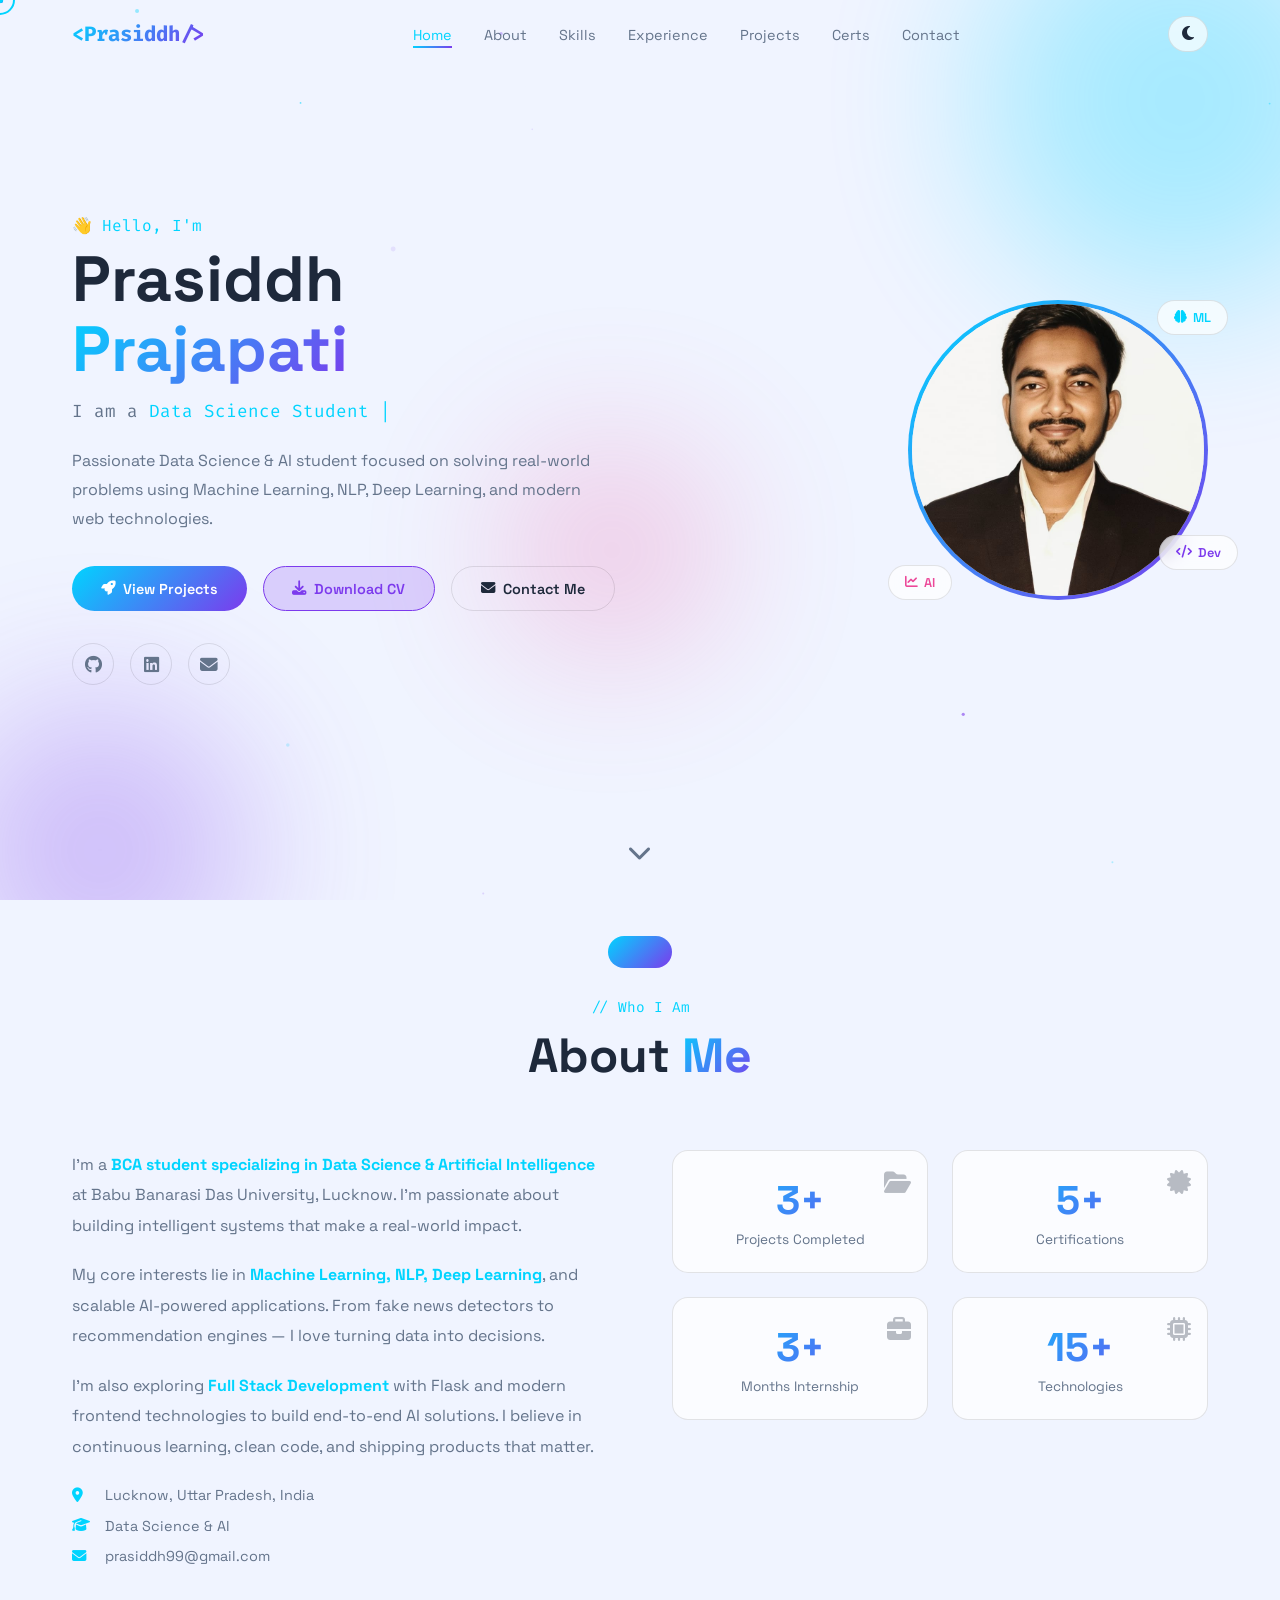
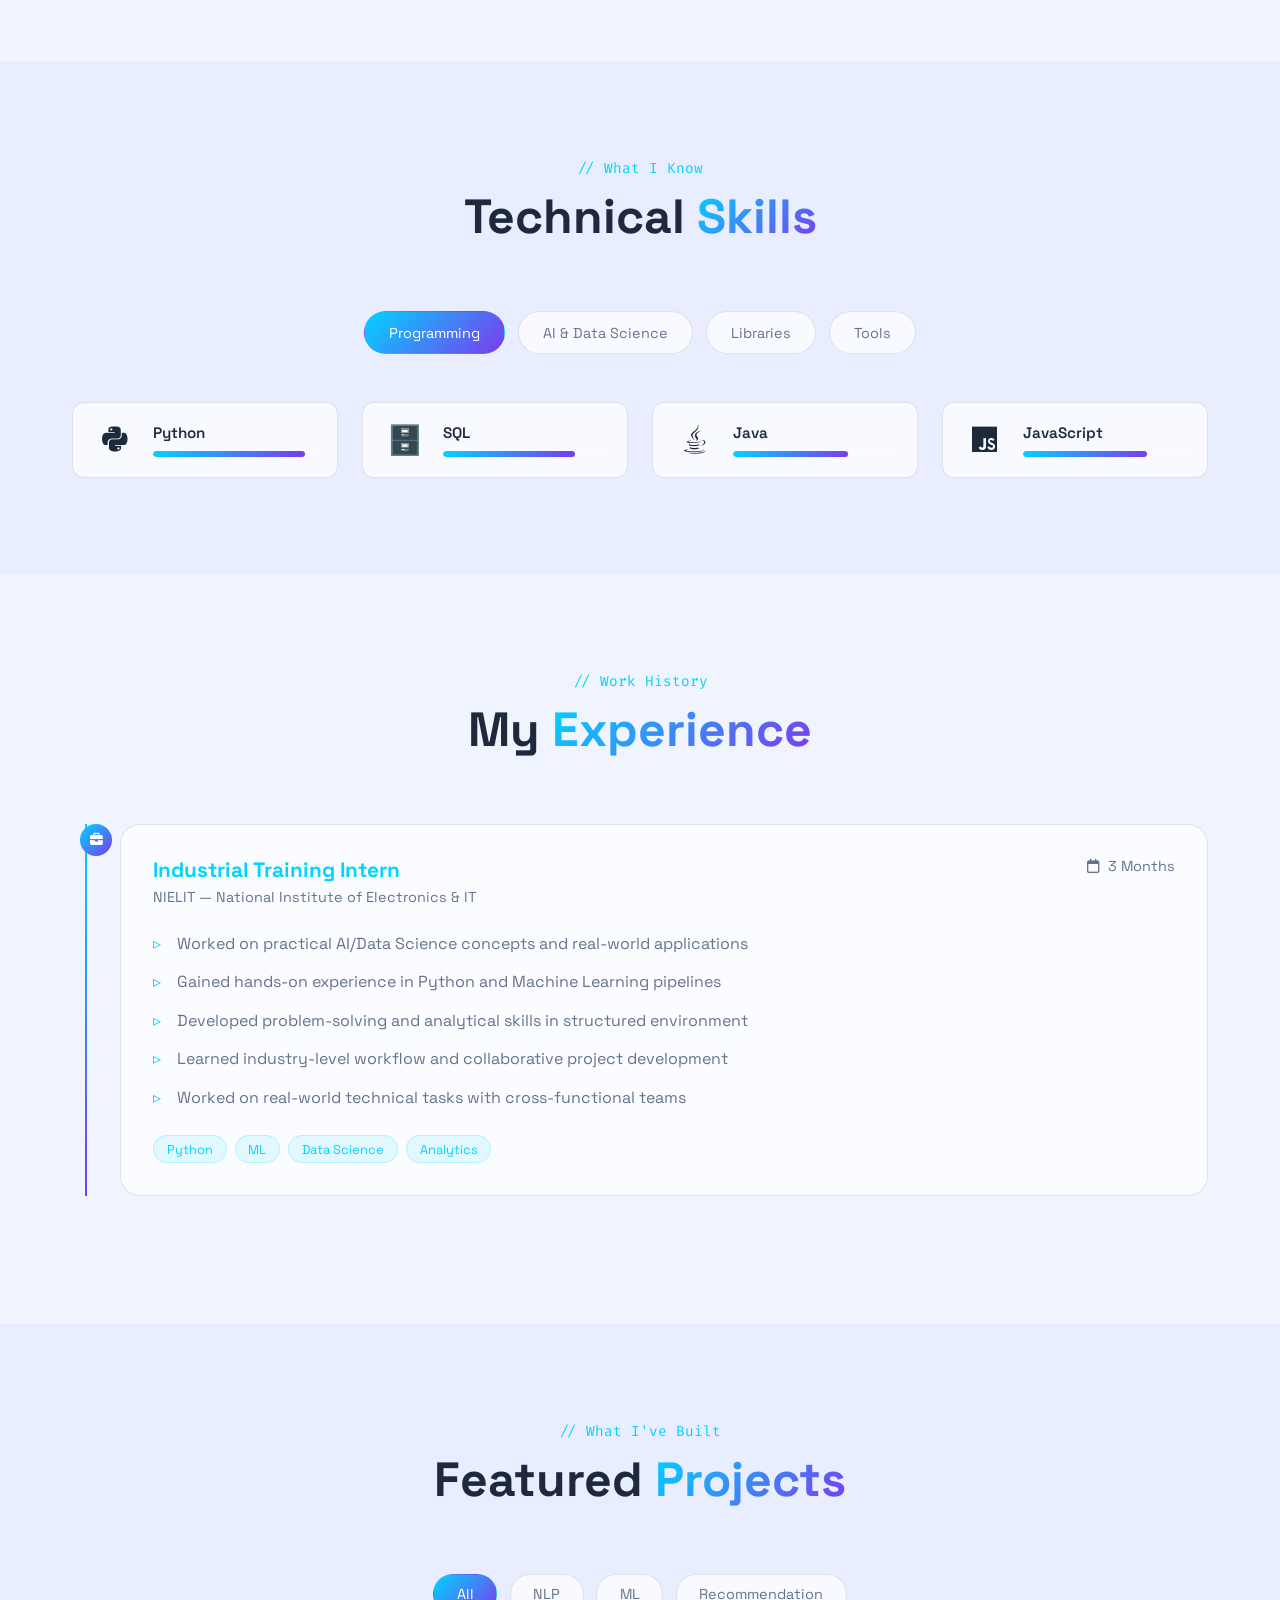
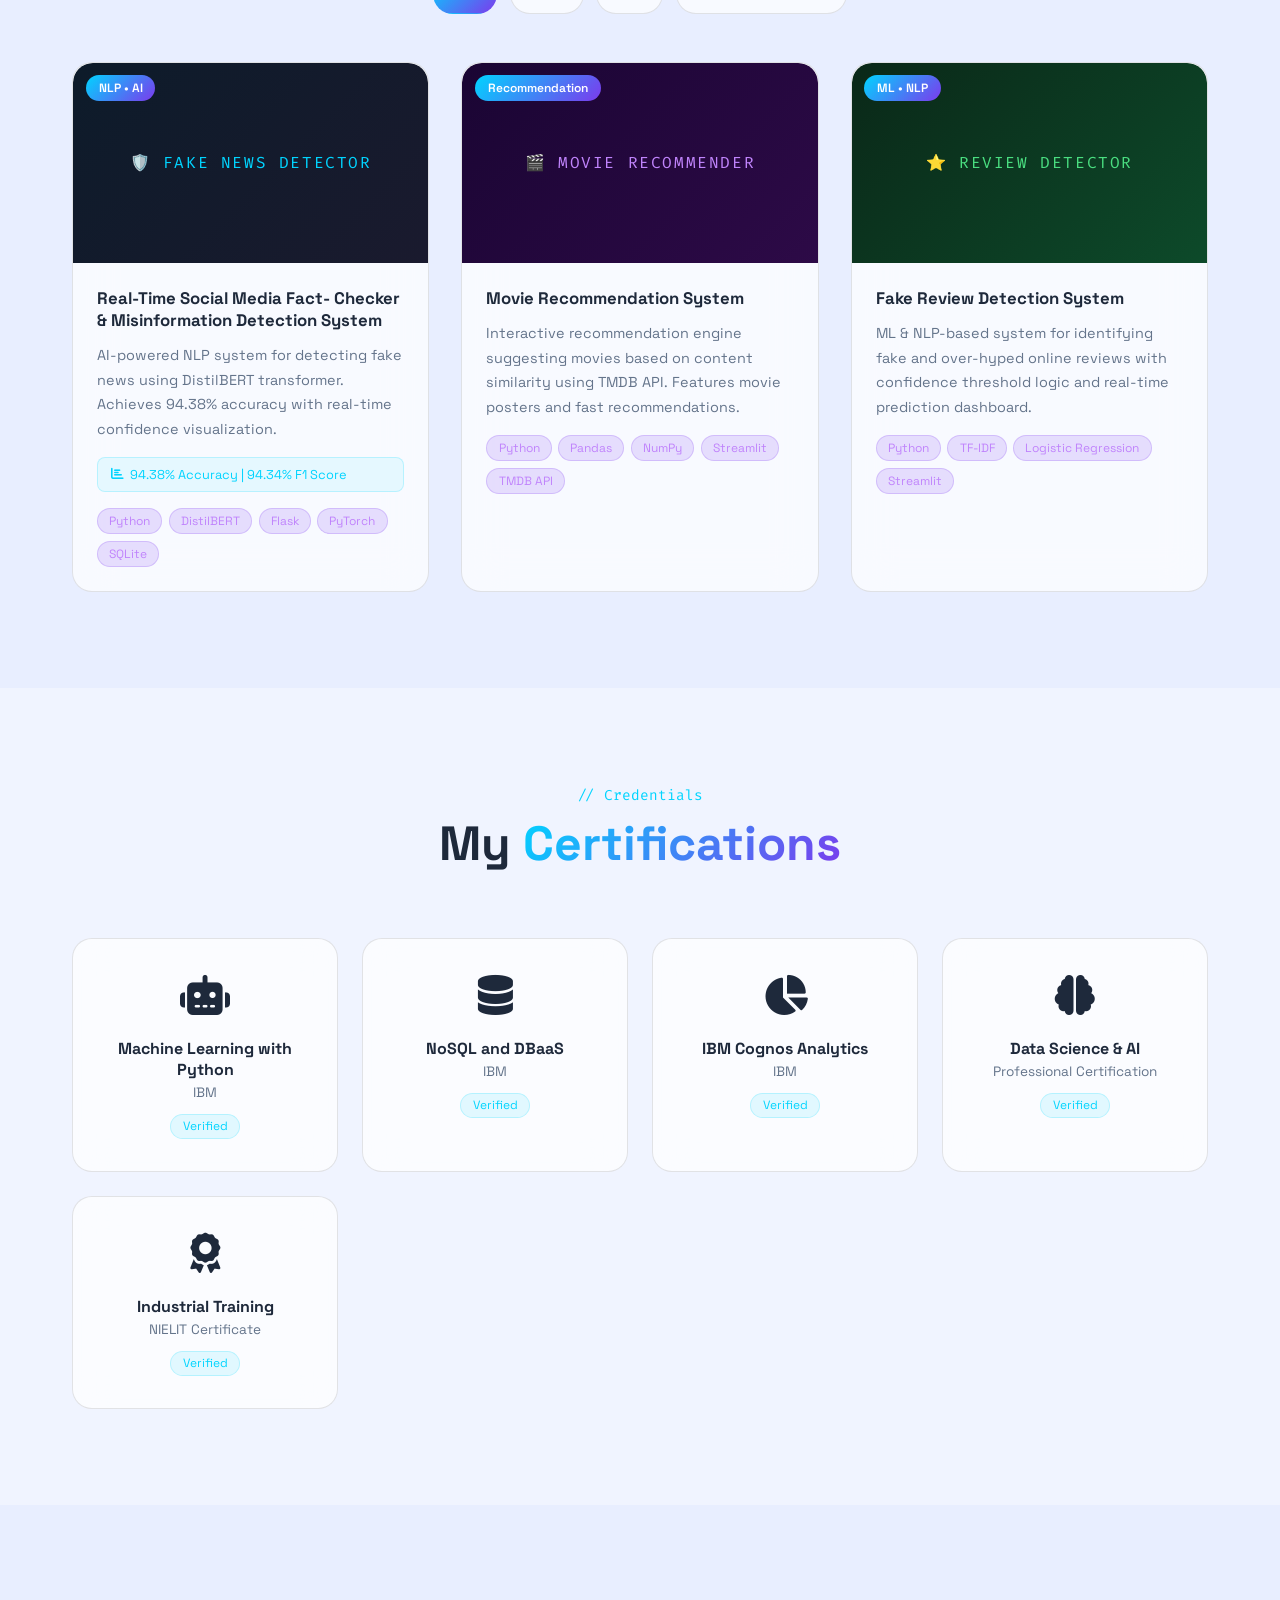
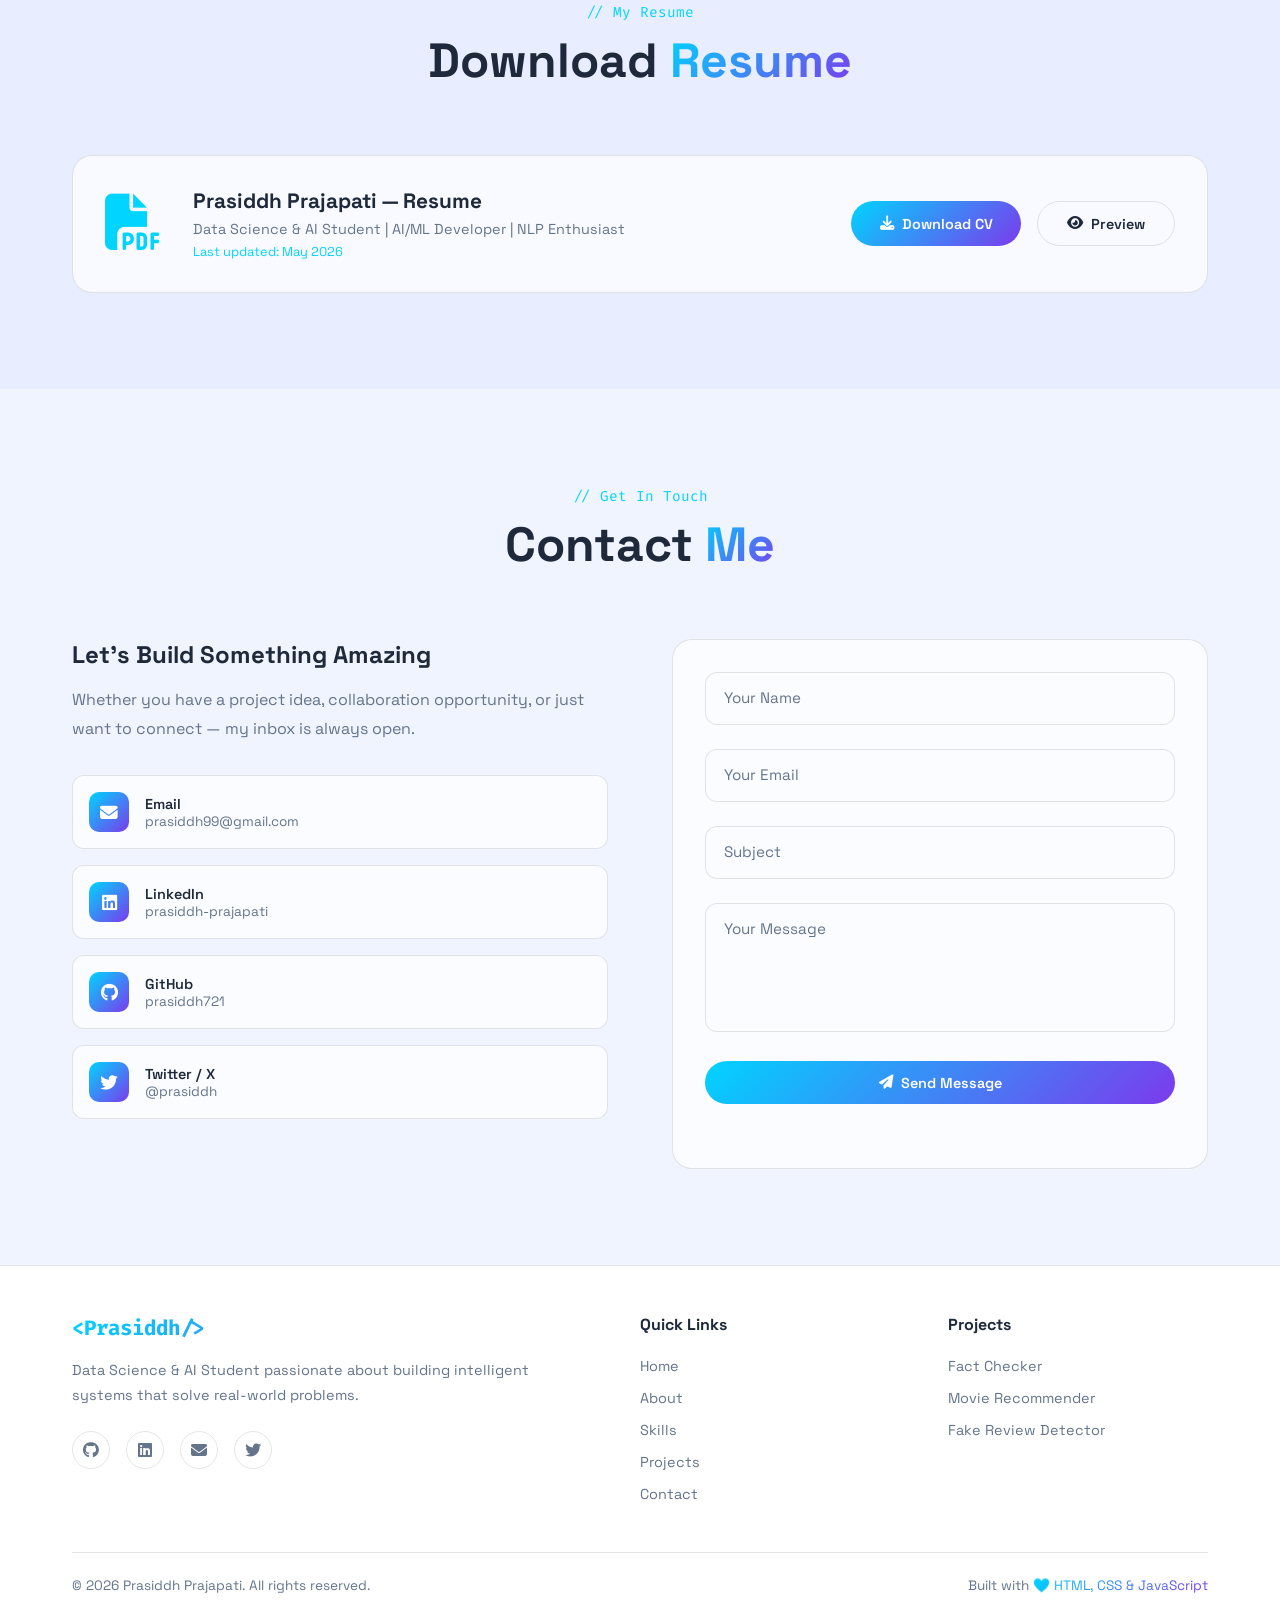
==== commit a8ae30c0: "Set default theme to light (day mode)" ====
--- a/index.html
+++ b/index.html
@@ -1,5 +1,5 @@
 <!DOCTYPE html>
-<html lang="en" data-theme="dark">
+<html lang="en" data-theme="light">
 <head>
 <meta charset="UTF-8"/>
 <meta name="viewport" content="width=device-width,initial-scale=1.0"/>
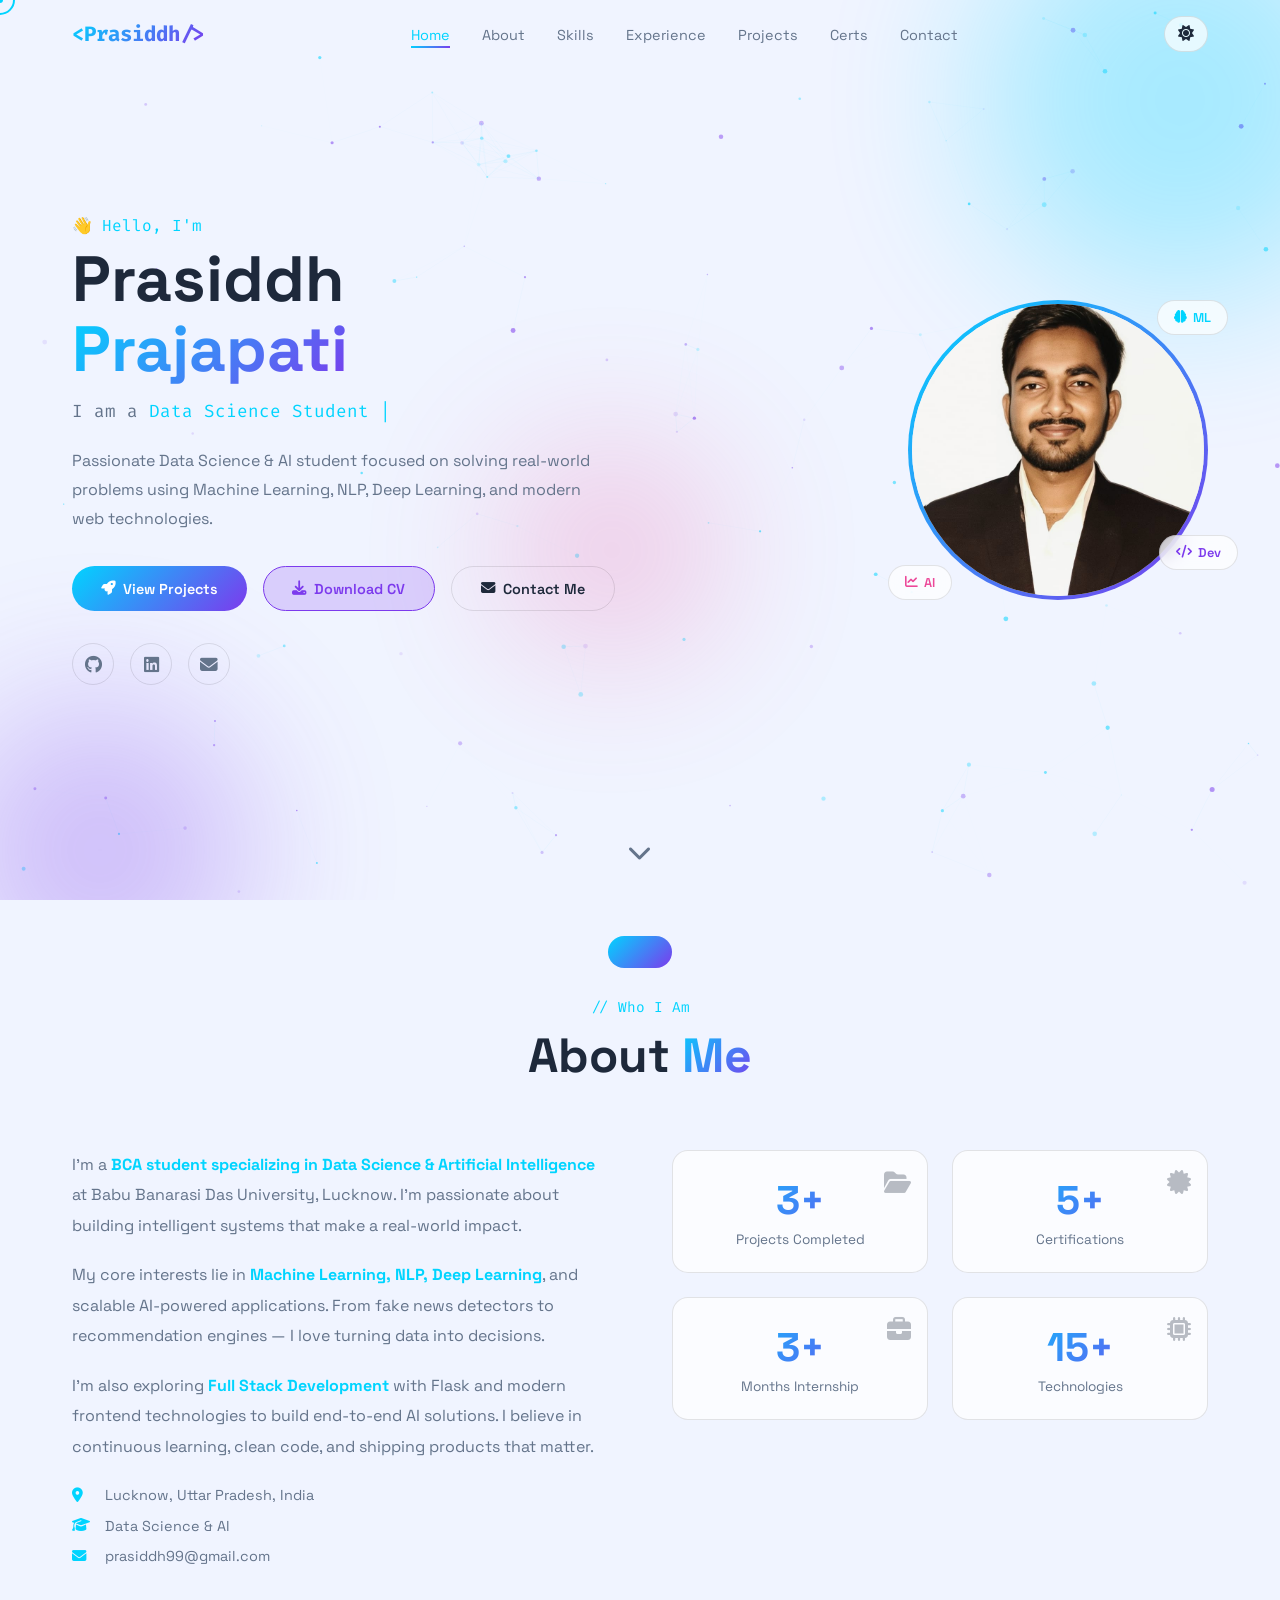
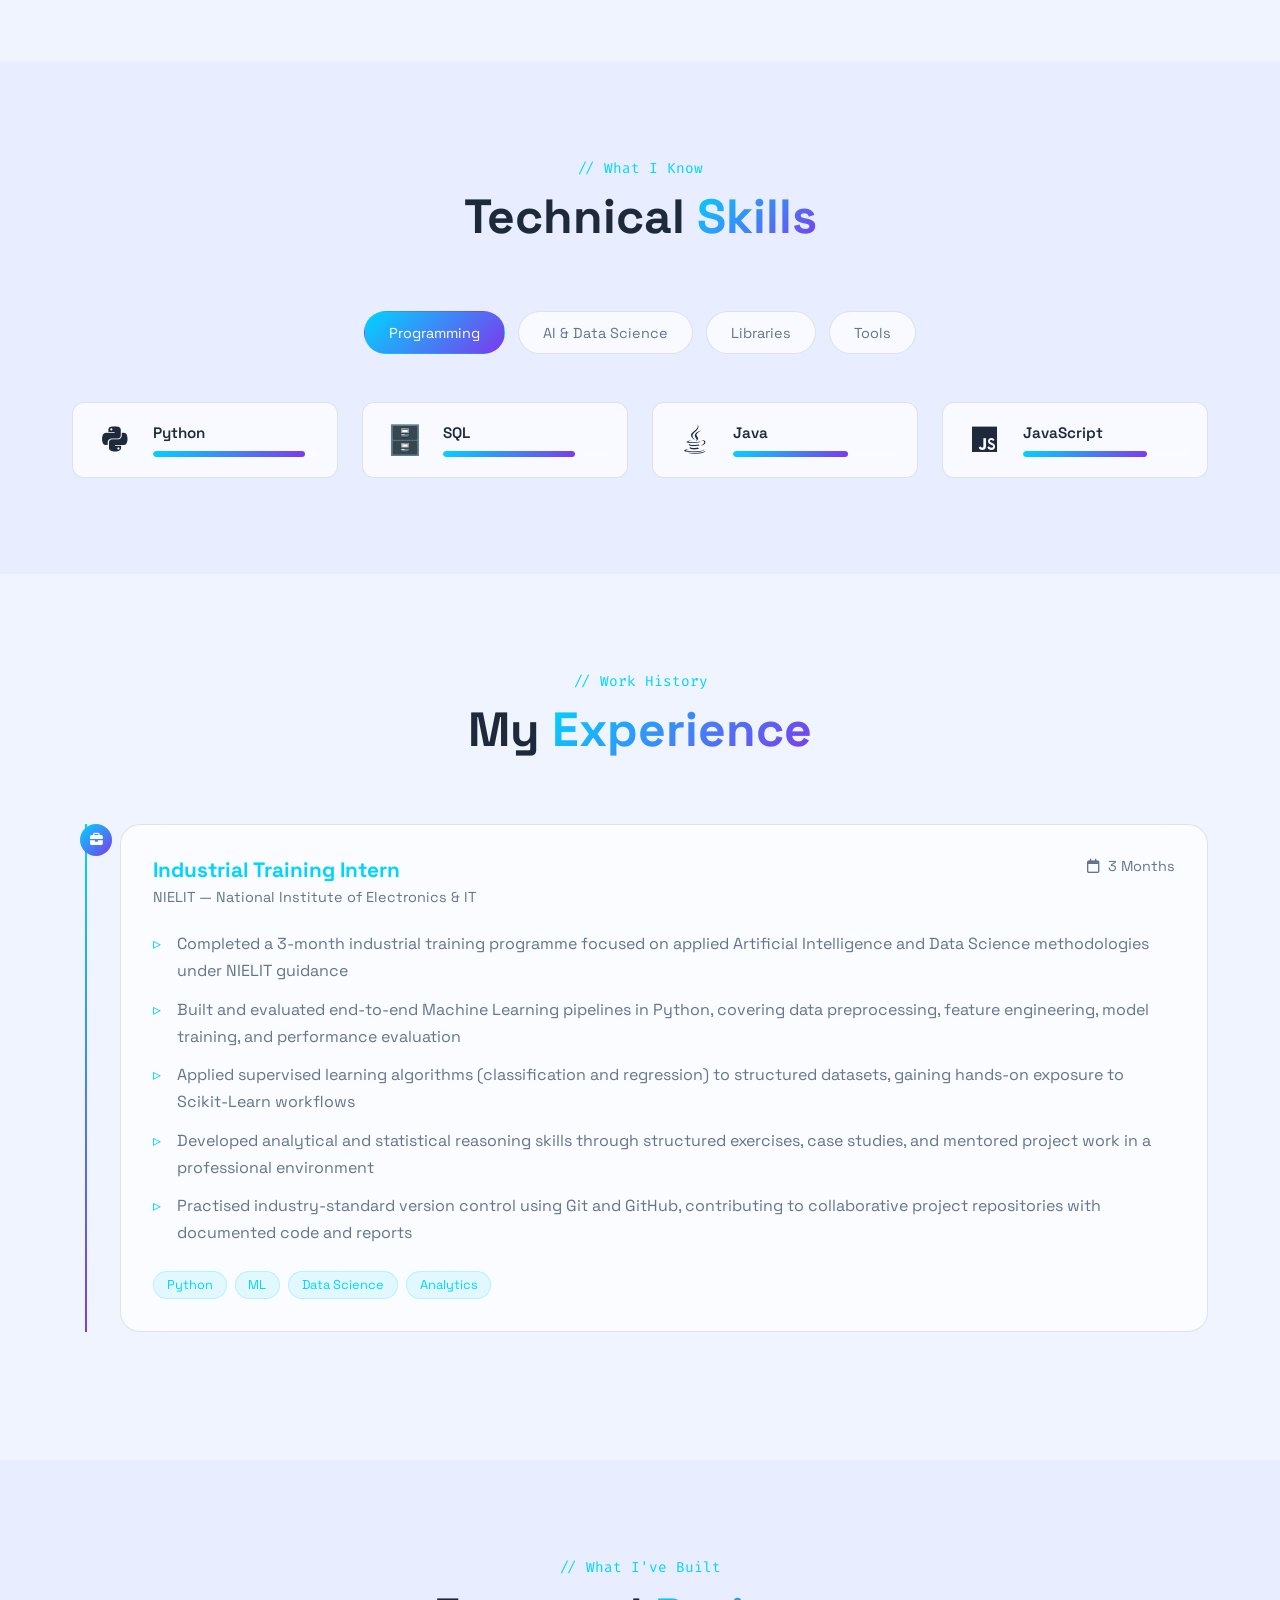
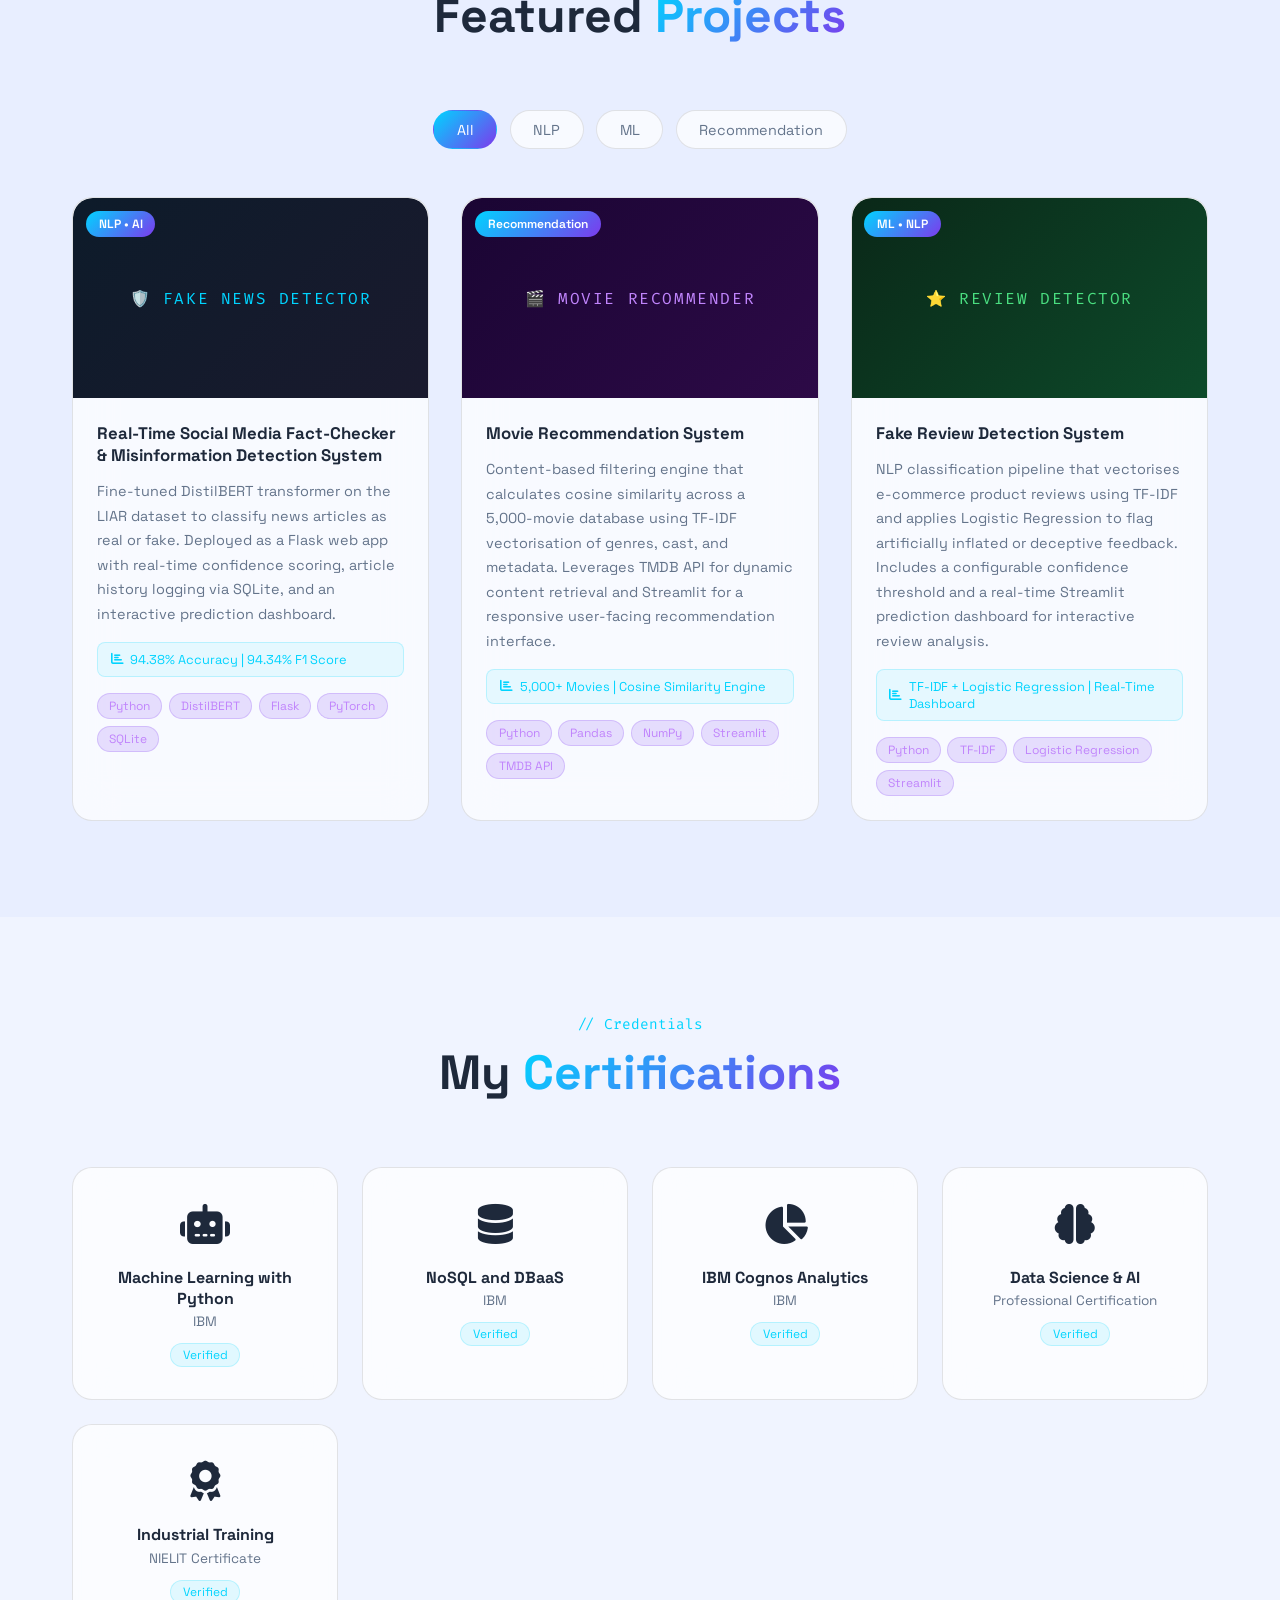
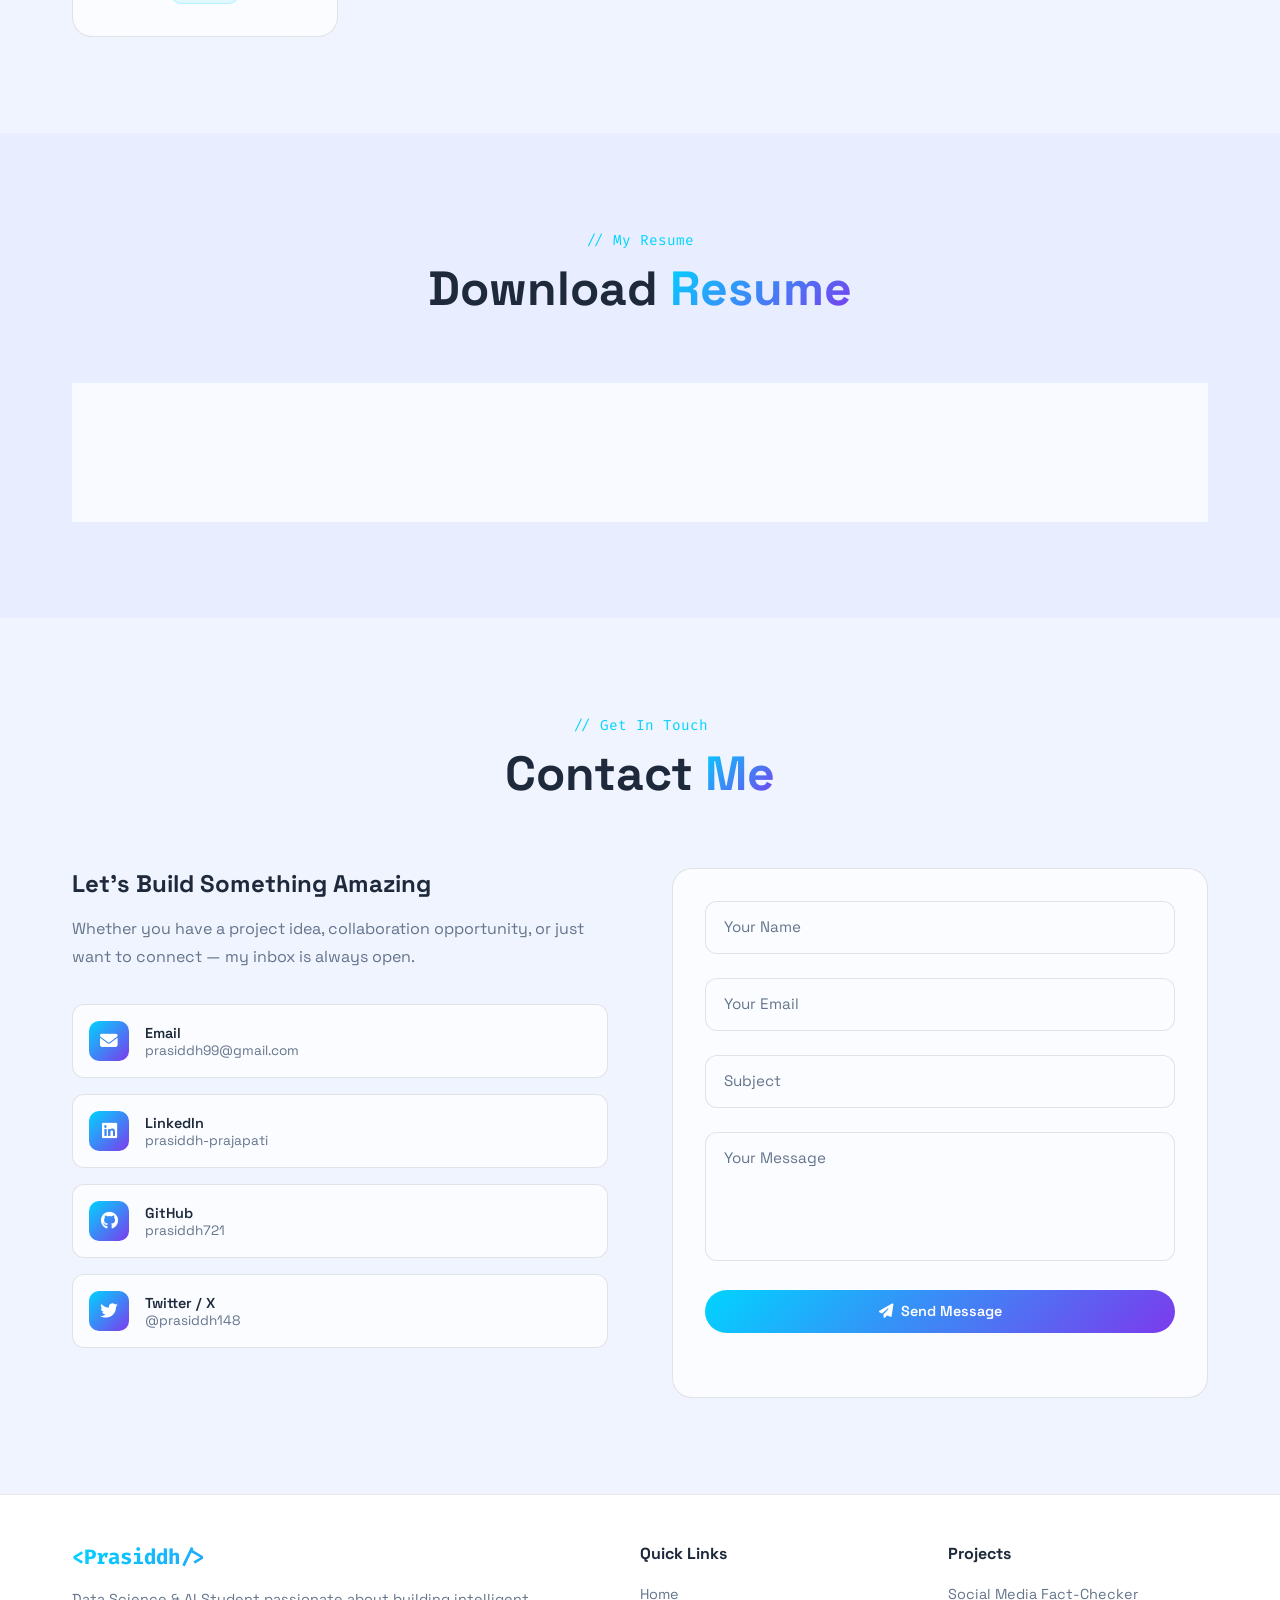
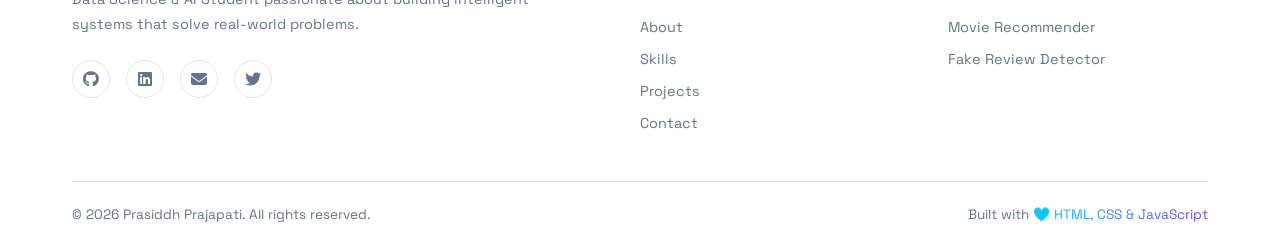
==== commit 1198cedd: "Initial portfolio deployment" ====
--- a/index.html
+++ b/index.html
@@ -186,11 +186,11 @@
             <div class="timeline-date"><i class="far fa-calendar"></i> 3 Months</div>
           </div>
           <ul class="timeline-list">
-            <li>Worked on practical AI/Data Science concepts and real-world applications</li>
-            <li>Gained hands-on experience in Python and Machine Learning pipelines</li>
-            <li>Developed problem-solving and analytical skills in structured environment</li>
-            <li>Learned industry-level workflow and collaborative project development</li>
-            <li>Worked on real-world technical tasks with cross-functional teams</li>
+            <li>Completed a 3-month industrial training programme focused on applied Artificial Intelligence and Data Science methodologies under NIELIT guidance</li>
+            <li>Built and evaluated end-to-end Machine Learning pipelines in Python, covering data preprocessing, feature engineering, model training, and performance evaluation</li>
+            <li>Applied supervised learning algorithms (classification and regression) to structured datasets, gaining hands-on exposure to Scikit-Learn workflows</li>
+            <li>Developed analytical and statistical reasoning skills through structured exercises, case studies, and mentored project work in a professional environment</li>
+            <li>Practised industry-standard version control using Git and GitHub, contributing to collaborative project repositories with documented code and reports</li>
           </ul>
           <div class="timeline-tags">
             <span class="tag">Python</span><span class="tag">ML</span><span class="tag">Data Science</span><span class="tag">Analytics</span>
@@ -220,13 +220,13 @@
           <div class="project-img-bg p1-bg"></div>
           <div class="project-overlay">
             <a href="https://github.com/prasiddh721" target="_blank" rel="noopener noreferrer" class="btn btn-sm"><i class="fab fa-github"></i> Code</a>
-            <a href="#" class="btn btn-sm btn-primary"><i class="fas fa-external-link-alt"></i> Demo</a>
+            <button class="btn btn-sm btn-primary" disabled title="Live demo coming soon"><i class="fas fa-external-link-alt"></i> Demo</button>
           </div>
           <div class="project-badge">NLP • AI</div>
         </div>
         <div class="project-body">
-          <h3>Real-Time Social Media Fact- Checker & Misinformation Detection System</h3>
-          <p>AI-powered NLP system for detecting fake news using DistilBERT transformer. Achieves 94.38% accuracy with real-time confidence visualization.</p>
+          <h3>Real-Time Social Media Fact-Checker & Misinformation Detection System</h3>
+          <p>Fine-tuned DistilBERT transformer on the LIAR dataset to classify news articles as real or fake. Deployed as a Flask web app with real-time confidence scoring, article history logging via SQLite, and an interactive prediction dashboard.</p>
           <div class="project-metric"><i class="fas fa-chart-bar"></i> 94.38% Accuracy | 94.34% F1 Score</div>
           <div class="project-tech">
             <span class="tech-badge">Python</span><span class="tech-badge">DistilBERT</span><span class="tech-badge">Flask</span><span class="tech-badge">PyTorch</span><span class="tech-badge">SQLite</span>
@@ -238,13 +238,14 @@
           <div class="project-img-bg p2-bg"></div>
           <div class="project-overlay">
             <a href="https://github.com/prasiddh721" target="_blank" rel="noopener noreferrer" class="btn btn-sm"><i class="fab fa-github"></i> Code</a>
-            <a href="#" class="btn btn-sm btn-primary"><i class="fas fa-external-link-alt"></i> Demo</a>
+            <button class="btn btn-sm btn-primary" disabled title="Live demo coming soon"><i class="fas fa-external-link-alt"></i> Demo</button>
           </div>
           <div class="project-badge">Recommendation</div>
         </div>
         <div class="project-body">
           <h3>Movie Recommendation System</h3>
-          <p>Interactive recommendation engine suggesting movies based on content similarity using TMDB API. Features movie posters and fast recommendations.</p>
+          <p>Content-based filtering engine that calculates cosine similarity across a 5,000-movie database using TF-IDF vectorisation of genres, cast, and metadata. Leverages TMDB API for dynamic content retrieval and Streamlit for a responsive user-facing recommendation interface.</p>
+          <div class="project-metric"><i class="fas fa-chart-bar"></i> 5,000+ Movies | Cosine Similarity Engine</div>
           <div class="project-tech">
             <span class="tech-badge">Python</span><span class="tech-badge">Pandas</span><span class="tech-badge">NumPy</span><span class="tech-badge">Streamlit</span><span class="tech-badge">TMDB API</span>
           </div>
@@ -255,13 +256,14 @@
           <div class="project-img-bg p3-bg"></div>
           <div class="project-overlay">
             <a href="https://github.com/prasiddh721" target="_blank" rel="noopener noreferrer" class="btn btn-sm"><i class="fab fa-github"></i> Code</a>
-            <a href="#" class="btn btn-sm btn-primary"><i class="fas fa-external-link-alt"></i> Demo</a>
+            <button class="btn btn-sm btn-primary" disabled title="Live demo coming soon"><i class="fas fa-external-link-alt"></i> Demo</button>
           </div>
           <div class="project-badge">ML • NLP</div>
         </div>
         <div class="project-body">
           <h3>Fake Review Detection System</h3>
-          <p>ML & NLP-based system for identifying fake and over-hyped online reviews with confidence threshold logic and real-time prediction dashboard.</p>
+          <p>NLP classification pipeline that vectorises e-commerce product reviews using TF-IDF and applies Logistic Regression to flag artificially inflated or deceptive feedback. Includes a configurable confidence threshold and a real-time Streamlit prediction dashboard for interactive review analysis.</p>
+          <div class="project-metric"><i class="fas fa-chart-bar"></i> TF-IDF + Logistic Regression | Real-Time Dashboard</div>
           <div class="project-tech">
             <span class="tech-badge">Python</span><span class="tech-badge">TF-IDF</span><span class="tech-badge">Logistic Regression</span><span class="tech-badge">Streamlit</span>
           </div>
@@ -338,7 +340,7 @@
           <a href="mailto:prasiddh99@gmail.com" class="contact-link"><div class="cl-icon"><i class="fas fa-envelope"></i></div><div><span>Email</span><p>prasiddh99@gmail.com</p></div></a>
           <a href="https://www.linkedin.com/in/prasiddh-prajapati-bb4133302" target="_blank" rel="noopener noreferrer" class="contact-link"><div class="cl-icon"><i class="fab fa-linkedin"></i></div><div><span>LinkedIn</span><p>prasiddh-prajapati</p></div></a>
           <a href="https://github.com/prasiddh721" target="_blank" rel="noopener noreferrer" class="contact-link"><div class="cl-icon"><i class="fab fa-github"></i></div><div><span>GitHub</span><p>prasiddh721</p></div></a>
-          <a href="#" class="contact-link"><div class="cl-icon"><i class="fab fa-twitter"></i></div><div><span>Twitter / X</span><p>@prasiddh</p></div></a>
+          <a href="https://x.com/prasiddh148" target="_blank" rel="noopener noreferrer" class="contact-link"><div class="cl-icon"><i class="fab fa-twitter"></i></div><div><span>Twitter / X</span><p>@prasiddh148</p></div></a>
         </div>
       </div>
       <!-- Add your Formspree endpoint in data-formspree or leave as placeholder to use email fallback -->
@@ -373,7 +375,7 @@
           <a href="https://github.com/prasiddh721" target="_blank" rel="noopener noreferrer"><i class="fab fa-github"></i></a>
           <a href="https://www.linkedin.com/in/prasiddh-prajapati-bb4133302" target="_blank" rel="noopener noreferrer"><i class="fab fa-linkedin"></i></a>
           <a href="mailto:prasiddh99@gmail.com"><i class="fas fa-envelope"></i></a>
-          <a href="#"><i class="fab fa-twitter"></i></a>
+          <a href="https://x.com/prasiddh148" target="_blank" rel="noopener noreferrer"><i class="fab fa-twitter"></i></a>
         </div>
       </div>
       <div class="footer-links">
@@ -389,7 +391,7 @@
       <div class="footer-links">
         <h4>Projects</h4>
         <ul>
-          <li><a href="#projects">Fact Checker</a></li>
+          <li><a href="#projects">Social Media Fact-Checker</a></li>
           <li><a href="#projects">Movie Recommender</a></li>
           <li><a href="#projects">Fake Review Detector</a></li>
         </ul>
--- a/style.css
+++ b/style.css
@@ -220,6 +220,42 @@
 .reveal{opacity:0;transform:translateY(40px);transition:opacity .7s,transform .7s;}
 .reveal.visible{opacity:1;transform:translateY(0);}
 /* RESPONSIVE */
-@media(max-width:1024px){.about-grid,.contact-grid{grid-template-columns:1fr;gap:2rem;}.hero-content{grid-template-columns:1fr;}.hero-image-wrap{display:none;}.footer-grid{grid-template-columns:1fr 1fr;}}
+@media(max-width:1024px){
+	.about-grid,.contact-grid{grid-template-columns:1fr;gap:2rem;}
+	.hero-content{grid-template-columns:1fr;}
+	.hero-image-wrap{display:block;margin:1.5rem auto;width:220px;height:220px;}
+	.hero-img-ring,.hero-img-inner{width:100%;height:100%;padding:3px}
+	.footer-grid{grid-template-columns:1fr 1fr;}
+}
 @media(max-width:768px){.nav-links{position:fixed;top:70px;left:0;right:0;background:rgba(5,8,22,.95);backdrop-filter:blur(20px);flex-direction:column;align-items:center;gap:1.5rem;padding:2rem;transform:translateY(-150%);transition:transform .3s;border-bottom:1px solid var(--glass-border);}.nav-links.open{transform:translateY(0);}.hamburger{display:flex;}.projects-grid{grid-template-columns:1fr;}.cert-grid{grid-template-columns:repeat(2,1fr);}.about-stats{grid-template-columns:repeat(2,1fr);}.footer-grid{grid-template-columns:1fr;}.hero-buttons{flex-direction:column;align-items:flex-start;}.resume-card{flex-direction:column;text-align:center;}}
+@media(max-width:768px){
+	.nav-links{position:fixed;top:70px;left:0;right:0;background:rgba(5,8,22,.95);backdrop-filter:blur(20px);flex-direction:column;align-items:center;gap:1.5rem;padding:2rem;transform:translateY(-150%);transition:transform .3s;border-bottom:1px solid var(--glass-border);}
+	.nav-links.open{transform:translateY(0);}
+	.hamburger{display:flex;}
+	.projects-grid{grid-template-columns:1fr;}
+	.cert-grid{grid-template-columns:repeat(2,1fr);}
+	.about-stats{grid-template-columns:repeat(2,1fr);}
+	.footer-grid{grid-template-columns:1fr;}
+	.hero-buttons{flex-direction:column;align-items:flex-start;}
+	.resume-card{flex-direction:column;text-align:center;}
+	/* Mobile hero adjustments */
+	.hero-content{padding-top:2.5rem;}
+	.hero-name{font-size:2rem;line-height:1.05;margin-bottom:.6rem;text-align:left;}
+	.hero-greeting{font-size:.95rem;margin-bottom:.3rem;}
+	.hero-desc{max-width:100%;font-size:.95rem;margin-bottom:1rem;}
+	.hero-buttons a{padding:.6rem 1rem;font-size:.9rem;border-radius:12px}
+	/* Restore background visuals on mobile but keep them subtle */
+	.hero-orb{opacity:0.25;filter:blur(60px);}
+	#particles-canvas{display:block;opacity:0.6}
+	.hero-image-wrap{display:block;width:160px;height:160px;margin:1rem auto 0}
+	.hero-img-ring,.hero-img-inner{width:100%;height:100%;padding:3px}
+	.scroll-down{display:block}
+}
 @media(max-width:480px){.cert-grid{grid-template-columns:1fr;}.skill-cards{grid-template-columns:1fr;}.about-stats{grid-template-columns:1fr 1fr;}}
+@media(max-width:480px){
+	.hero-name{font-size:1.6rem}
+	.hero-greeting{font-size:.9rem}
+	.hero-desc{font-size:.92rem}
+	.hero-image-wrap{width:140px;height:140px}
+	.hero-buttons a{padding:.6rem .9rem;font-size:.88rem}
+}
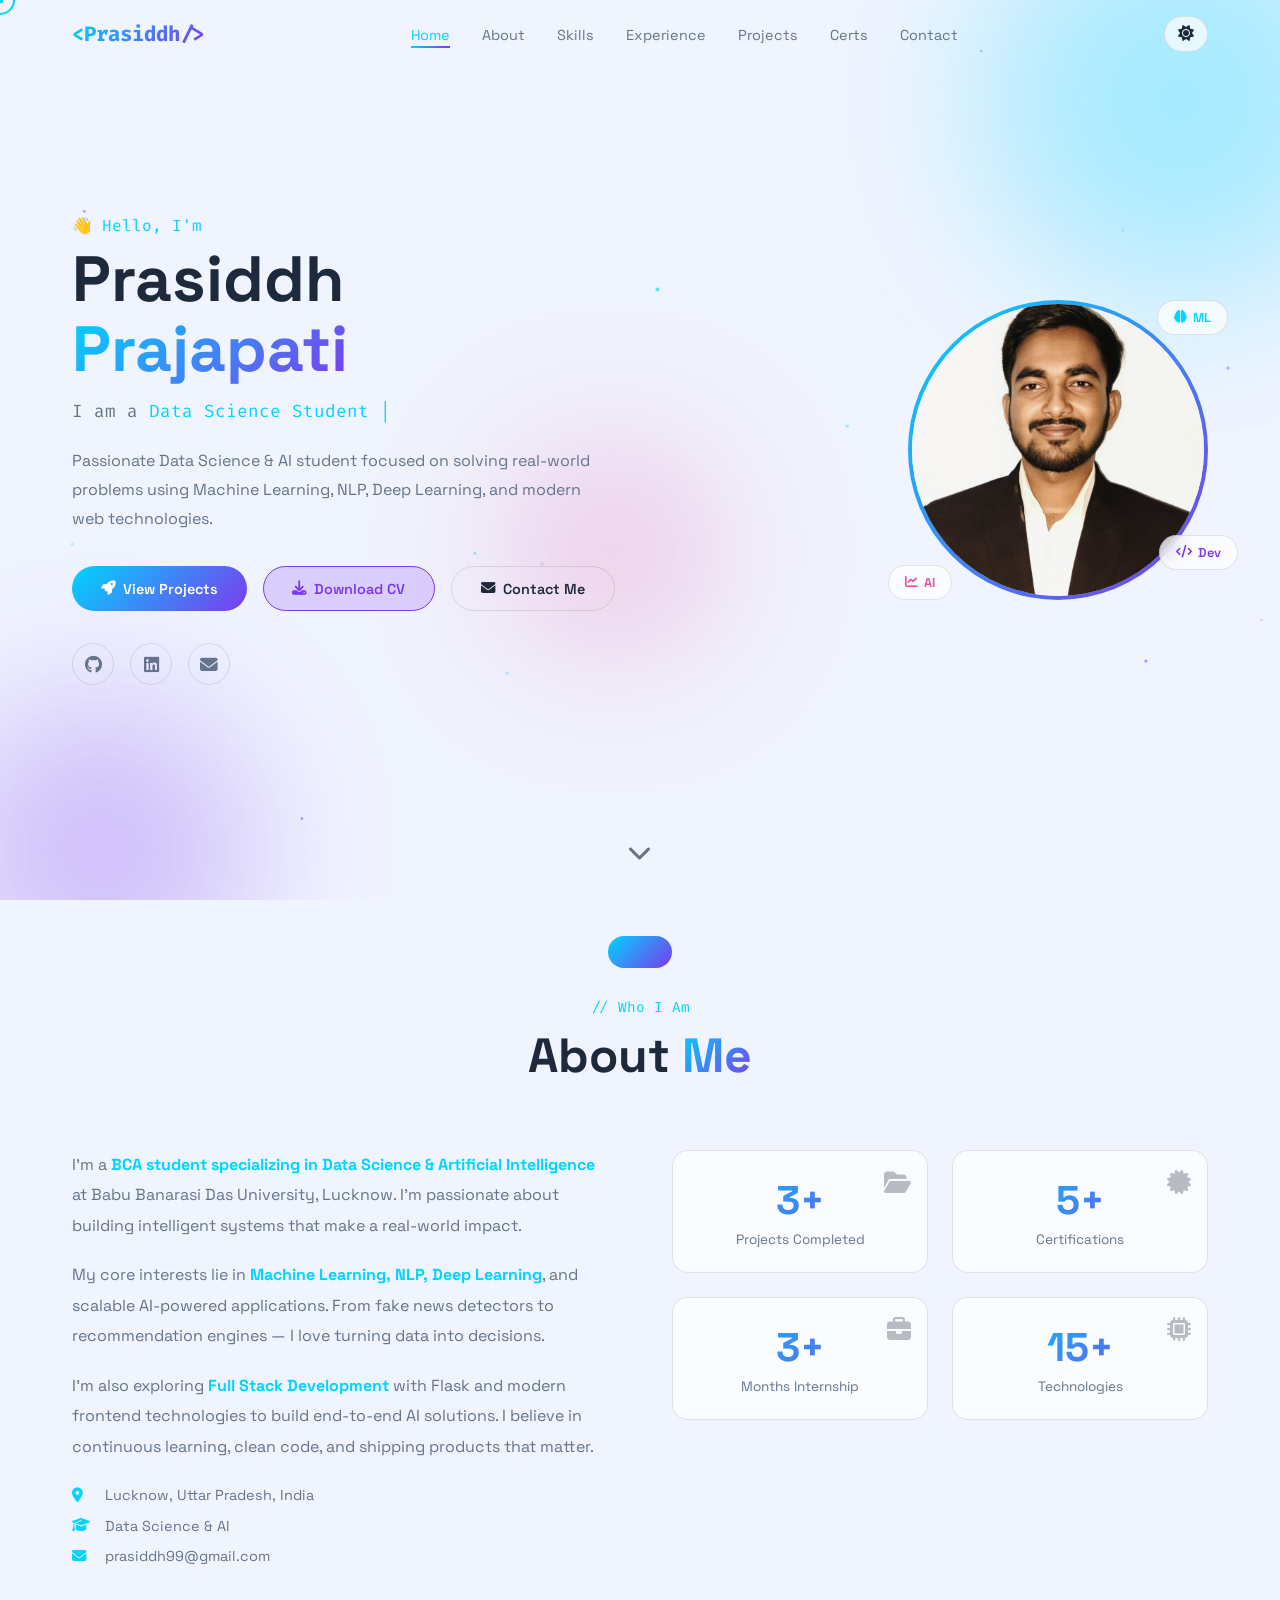
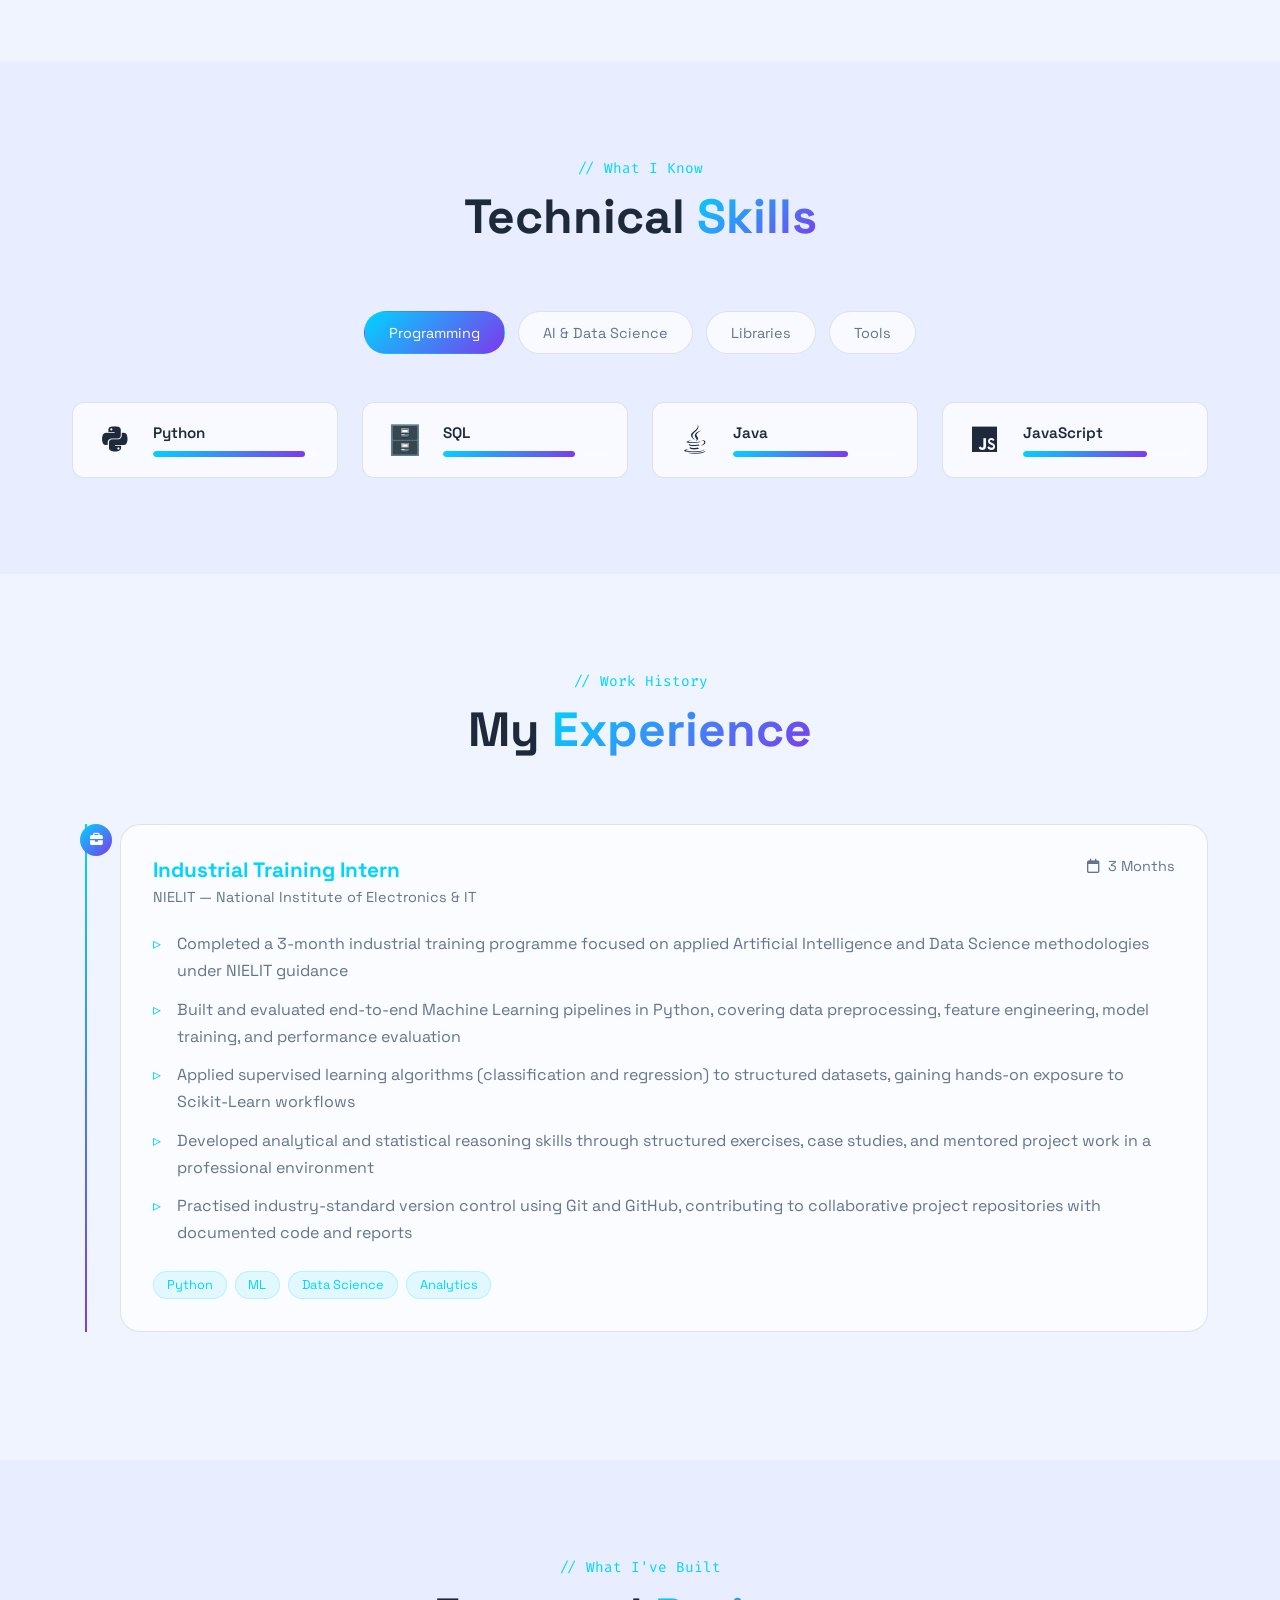
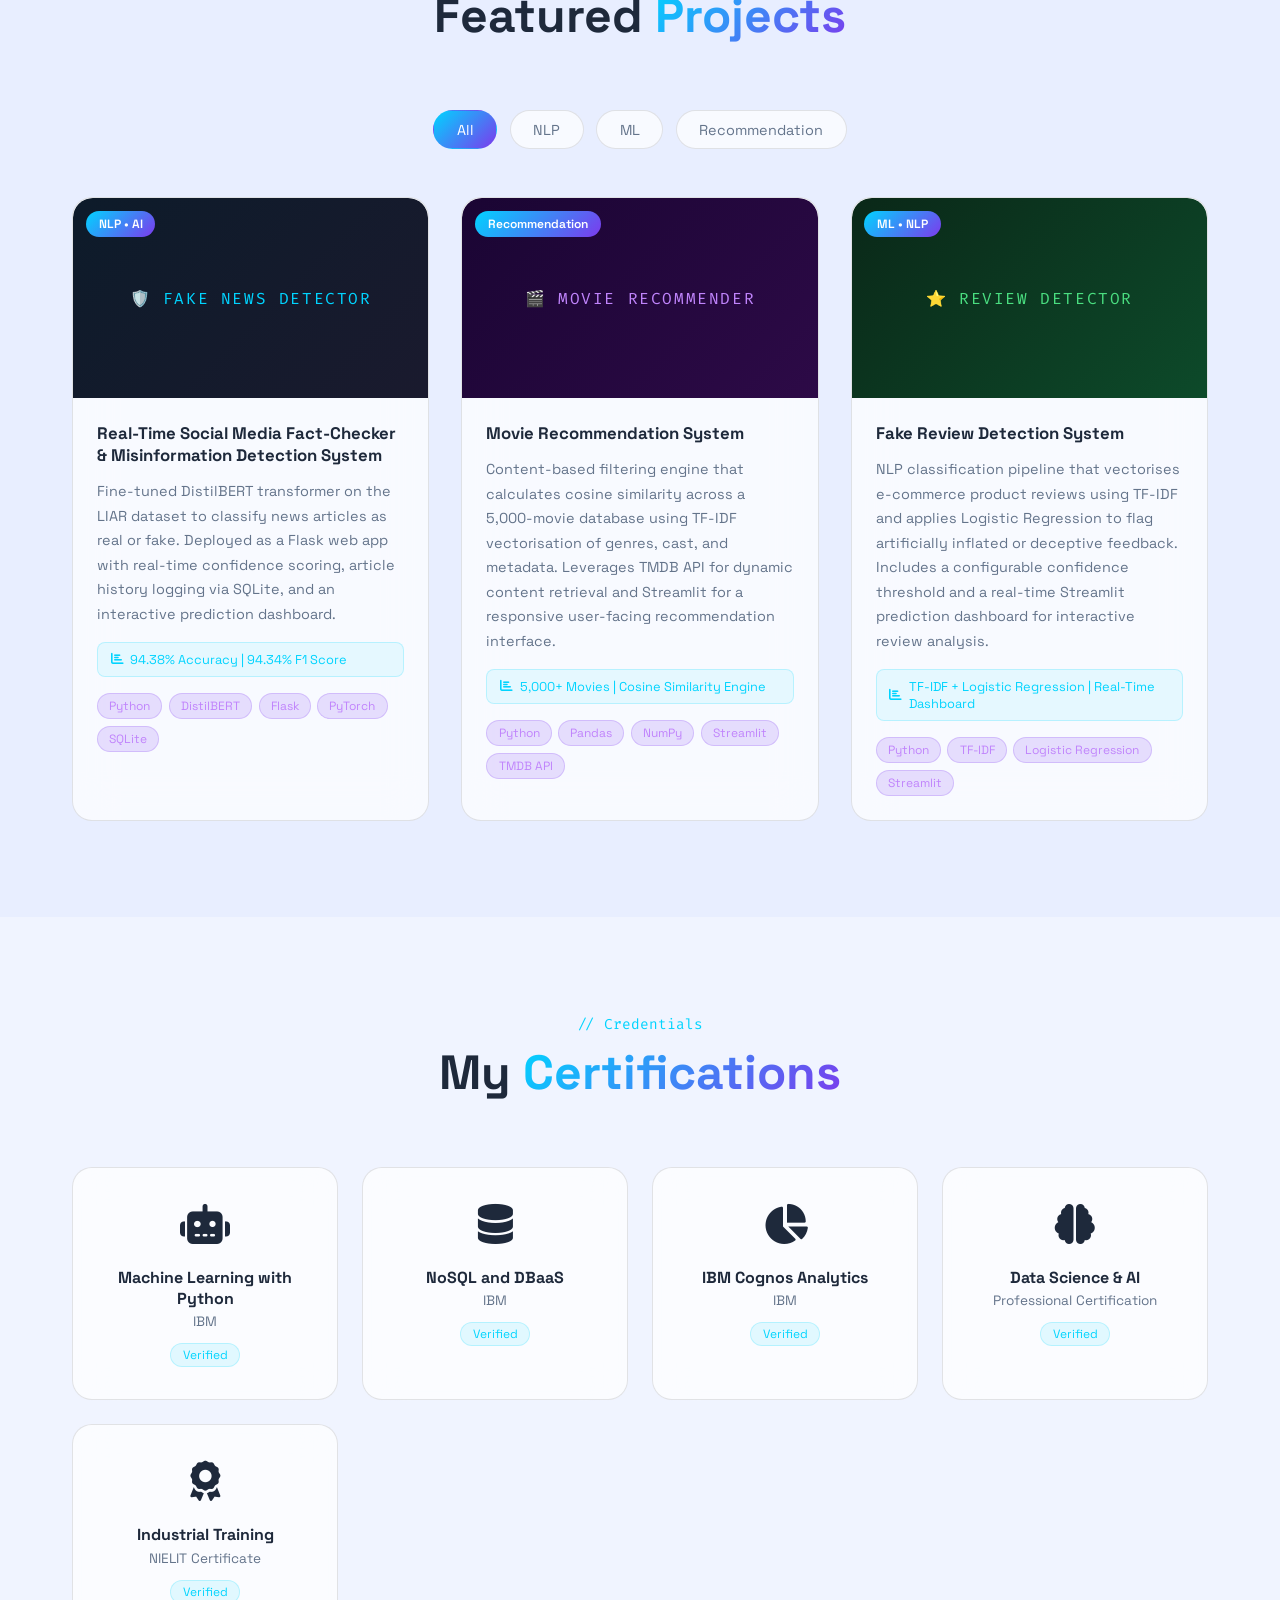
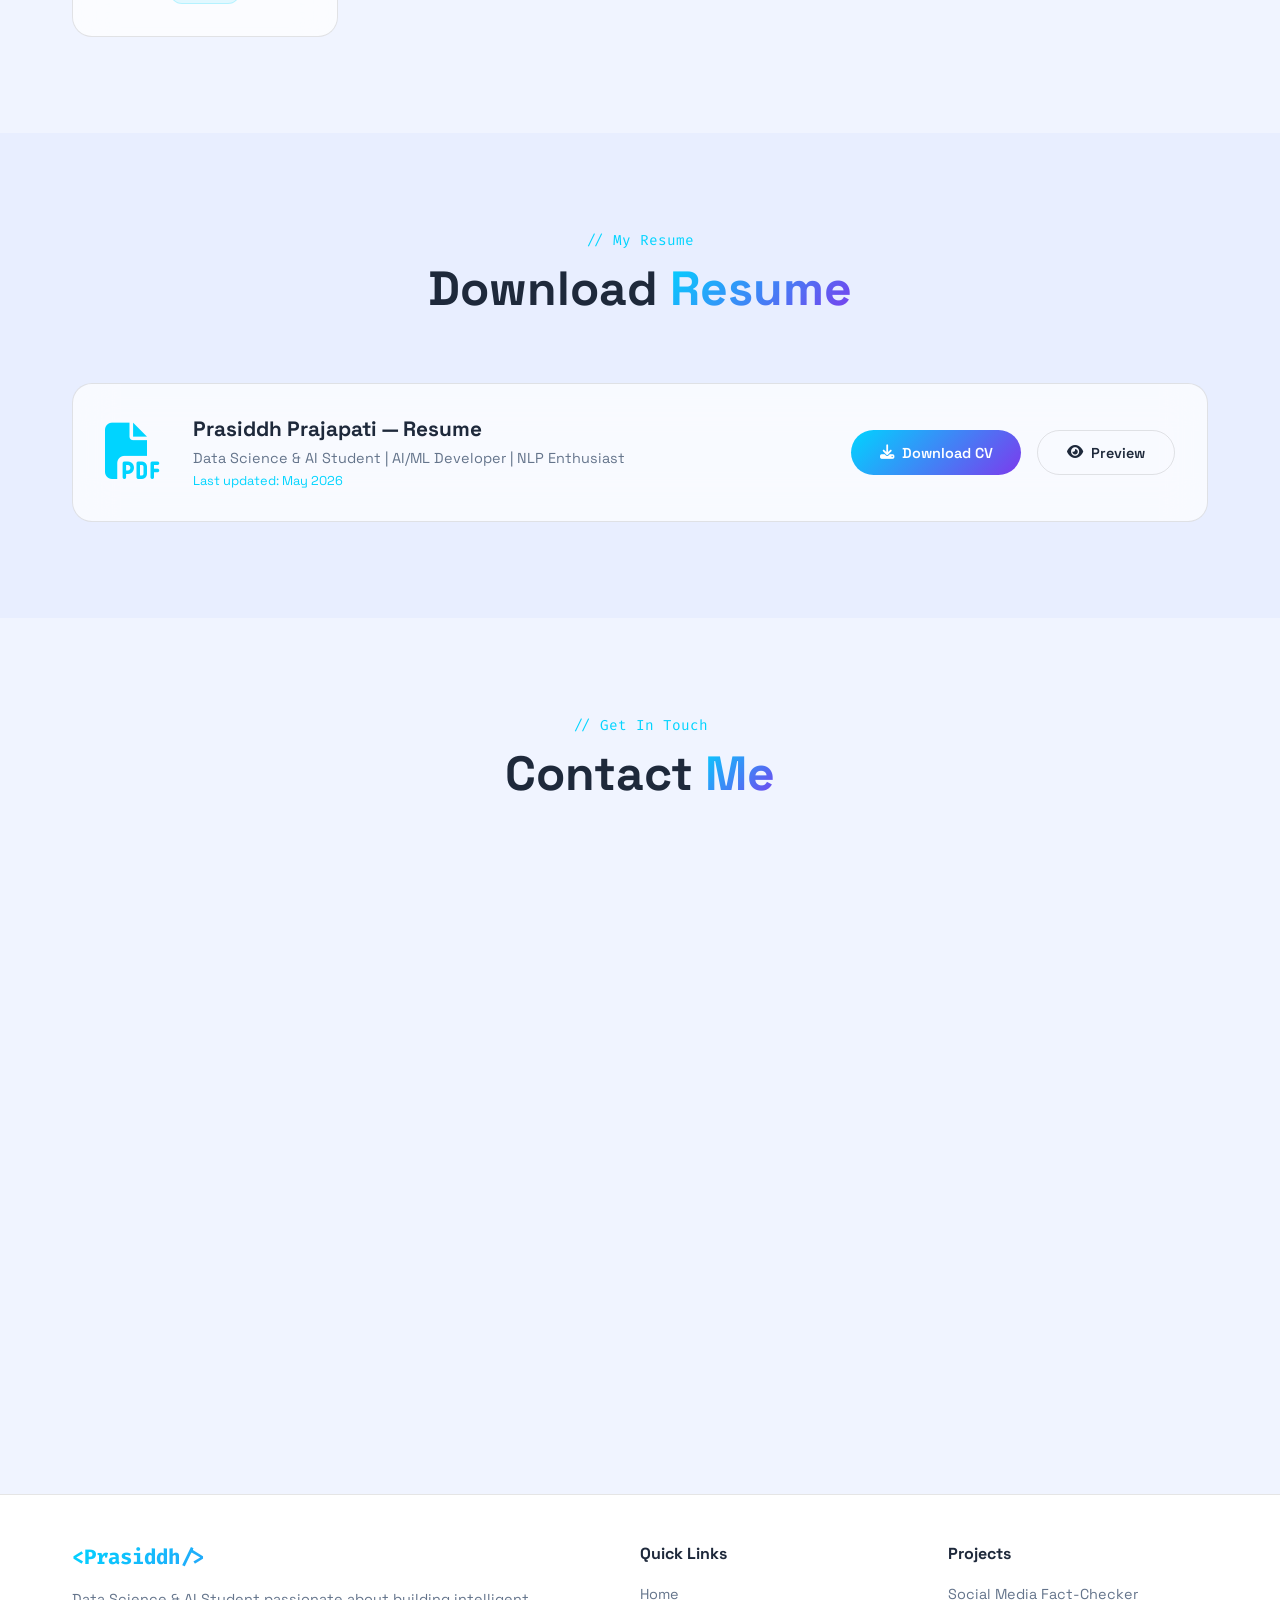
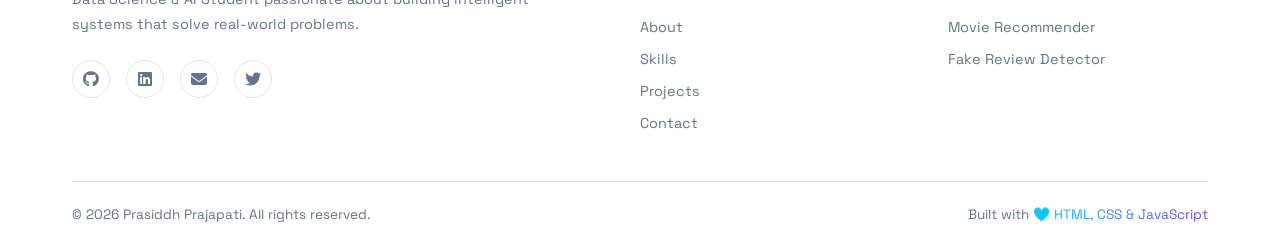
==== commit 362b293c: "Add full portfolio - all files" ====
--- a/index.html
+++ b/index.html
@@ -1,412 +1,743 @@
 <!DOCTYPE html>
 <html lang="en" data-theme="light">
+
 <head>
-<meta charset="UTF-8"/>
-<meta name="viewport" content="width=device-width,initial-scale=1.0"/>
-<title>Prasiddh Prajapati | Data Science & AI Portfolio</title>
-<meta name="description" content="Portfolio of Prasiddh Prajapati showcasing AI, NLP, Machine Learning, Full Stack Development, and real-world intelligent systems projects."/>
-<link rel="preconnect" href="https://fonts.googleapis.com"/>
-<link href="https://fonts.googleapis.com/css2?family=Space+Grotesk:wght@300;400;500;600;700&family=Fira+Code:wght@400;500&display=swap" rel="stylesheet"/>
-<link rel="stylesheet" href="https://cdnjs.cloudflare.com/ajax/libs/font-awesome/6.5.0/css/all.min.css"/>
-<link rel="stylesheet" href="style.css"/>
+  <meta charset="UTF-8" />
+  <meta name="viewport" content="width=device-width,initial-scale=1.0" />
+
+  <!-- ===== PRIMARY SEO ===== -->
+  <title>Prasiddh Prajapati | Data Science &amp; AI Portfolio</title>
+  <meta name="description"
+    content="Portfolio of Prasiddh Prajapati (prasiddh721, prasiddh148) — BCA Data Science &amp; AI student at BBD University (BBDU) Lucknow. NIELIT-certified intern. Specialises in Machine Learning, NLP, Deep Learning, Python and Full Stack AI development. View projects, skills and contact." />
+  <meta name="keywords"
+    content="Prasiddh Prajapati, Prasiddh, prasiddh721, prasiddh148, prasiddh prajapati portfolio, prasiddh data science, prasiddh AI developer, prasiddh lucknow, Data Science, Artificial Intelligence, Machine Learning, AI, ML, NLP, Natural Language Processing, Deep Learning, Python Developer, Data Scientist, AI Engineer, AI ML Developer, Full Stack AI, Flask, Streamlit, PyTorch, Scikit-Learn, Pandas, NumPy, BBD University, BBDU, Babu Banarasi Das University, Lucknow, Uttar Pradesh, India, NIELIT, NIELIT Internship, Industrial Training, BCA Student, Data Science Student, AI Student, Fake News Detection, Misinformation Detection, DistilBERT, Movie Recommendation System, Fake Review Detection, Portfolio, GitHub prasiddh721, AI Portfolio India" />
+  <meta name="author" content="Prasiddh Prajapati" />
+  <meta name="robots" content="index, follow" />
+  <link rel="canonical" href="https://prasiddh721.github.io/" />
+
+  <!-- ===== OPEN GRAPH (WhatsApp / LinkedIn / Facebook preview) ===== -->
+  <meta property="og:type" content="website" />
+  <meta property="og:title" content="Prasiddh Prajapati | Data Science &amp; AI Portfolio" />
+  <meta property="og:description"
+    content="BCA student specialising in Data Science &amp; AI — building intelligent systems with ML, NLP and Deep Learning." />
+  <meta property="og:url" content="https://prasiddh721.github.io/" />
+  <meta property="og:site_name" content="Prasiddh Prajapati Portfolio" />
+  <meta property="og:image" content="https://prasiddh721.github.io/photo.jpg" />
+
+  <!-- ===== TWITTER CARD ===== -->
+  <meta name="twitter:card" content="summary_large_image" />
+  <meta name="twitter:site" content="@prasiddh148" />
+  <meta name="twitter:creator" content="@prasiddh148" />
+  <meta name="twitter:title" content="Prasiddh Prajapati | Data Science &amp; AI Portfolio" />
+  <meta name="twitter:description"
+    content="BCA student specialising in Data Science &amp; AI — building intelligent systems with ML, NLP and Deep Learning." />
+  <meta name="twitter:image" content="https://prasiddh721.github.io/photo.jpg" />
+  <!-- ===== FAVICON (browser tab icon) ===== -->
+  <link rel="icon" type="image/svg+xml" href="data:image/svg+xml,<svg xmlns='http://www.w3.org/2000/svg' viewBox='0 0 100 100'><defs><linearGradient id='g' x1='0%25' y1='0%25' x2='100%25' y2='100%25'><stop offset='0%25' stop-color='%2300d4ff'/><stop offset='100%25' stop-color='%237c3aed'/></linearGradient></defs><rect width='100' height='100' rx='20' fill='url(%23g)'/><text x='50' y='68' font-family='Arial,sans-serif' font-size='42' font-weight='900' fill='white' text-anchor='middle'>PP</text></svg>" />
+  <meta name="theme-color" content="#7c3aed" />
+  <meta name="msapplication-TileColor" content="#7c3aed" />
+
+  <!-- ===== JSON-LD STRUCTURED DATA (Google Rich Results) ===== -->
+  <script type="application/ld+json">
+  {
+    "@context": "https://schema.org",
+    "@type": "Person",
+    "name": "Prasiddh Prajapati",
+    "alternateName": ["prasiddh721", "prasiddh148", "Prasiddh"],
+    "url": "https://prasiddh721.github.io",
+    "image": "https://prasiddh721.github.io/photo.jpg",
+    "email": "prasiddh99@gmail.com",
+    "jobTitle": "Data Science & AI Student",
+    "description": "BCA student specialising in Data Science and Artificial Intelligence at Babu Banarasi Das University (BBDU), Lucknow. NIELIT-certified industrial training intern with expertise in Machine Learning, NLP, Deep Learning, Python, Flask and Streamlit.",
+    "alumniOf": {
+      "@type": "CollegeOrUniversity",
+      "name": "Babu Banarasi Das University",
+      "alternateName": ["BBDU", "BBD University"],
+      "address": {
+        "@type": "PostalAddress",
+        "addressLocality": "Lucknow",
+        "addressRegion": "Uttar Pradesh",
+        "addressCountry": "IN"
+      }
+    },
+    "hasCredential": [
+      { "@type": "EducationalOccupationalCredential", "name": "Machine Learning with Python", "credentialCategory": "Certificate", "recognizedBy": { "@type": "Organization", "name": "IBM" } },
+      { "@type": "EducationalOccupationalCredential", "name": "NoSQL and DBaaS", "credentialCategory": "Certificate", "recognizedBy": { "@type": "Organization", "name": "IBM" } },
+      { "@type": "EducationalOccupationalCredential", "name": "IBM Cognos Analytics", "credentialCategory": "Certificate", "recognizedBy": { "@type": "Organization", "name": "IBM" } },
+      { "@type": "EducationalOccupationalCredential", "name": "Industrial Training", "credentialCategory": "Certificate", "recognizedBy": { "@type": "Organization", "name": "NIELIT" } }
+    ],
+    "knowsAbout": ["Machine Learning", "Natural Language Processing", "Deep Learning", "Python", "Data Science", "Artificial Intelligence", "Flask", "Streamlit", "PyTorch", "Scikit-Learn", "Pandas", "NumPy", "SQL", "Power BI", "IBM Cognos"],
+    "sameAs": [
+      "https://github.com/prasiddh721",
+      "https://www.linkedin.com/in/prasiddh-prajapati-bb4133302",
+      "https://x.com/prasiddh148"
+    ]
+  }
+  </script>
+
+  <link rel="preconnect" href="https://fonts.googleapis.com" />
+  <link
+    href="https://fonts.googleapis.com/css2?family=Space+Grotesk:wght@300;400;500;600;700&family=Fira+Code:wght@400;500&display=swap"
+    rel="stylesheet" />
+  <link rel="stylesheet" href="https://cdnjs.cloudflare.com/ajax/libs/font-awesome/6.5.0/css/all.min.css" />
+  <link rel="stylesheet" href="style.css" />
 </head>
+
 <body>
-<div id="cursor"></div>
-<div id="cursor-dot"></div>
-<div id="loading-screen">
-  <div class="loader-content">
-    <div class="loader-logo">&lt;PP/&gt;</div>
-    <div class="loader-bar"><div class="loader-fill"></div></div>
-    <p class="loader-text">Initializing...</p>
+  <div id="cursor"></div>
+  <div id="cursor-dot"></div>
+  <div id="loading-screen">
+    <div class="loader-content">
+      <div class="loader-logo">&lt;PP/&gt;</div>
+      <div class="loader-bar">
+        <div class="loader-fill"></div>
+      </div>
+      <p class="loader-text">Initializing...</p>
+    </div>
   </div>
-</div>
-<div id="scroll-progress"></div>
-
-<!-- NAVBAR -->
-<nav id="navbar">
-  <div class="nav-container">
-    <a href="#home" class="nav-logo">&lt;Prasiddh/&gt;</a>
-    <ul class="nav-links" id="nav-links">
-      <li><a href="#home" class="nav-link active">Home</a></li>
-      <li><a href="#about" class="nav-link">About</a></li>
-      <li><a href="#skills" class="nav-link">Skills</a></li>
-      <li><a href="#experience" class="nav-link">Experience</a></li>
-      <li><a href="#projects" class="nav-link">Projects</a></li>
-      <li><a href="#certifications" class="nav-link">Certs</a></li>
-      <li><a href="#contact" class="nav-link">Contact</a></li>
-    </ul>
-    <div class="nav-right">
-      <button id="theme-toggle" aria-label="Toggle theme"><i class="fas fa-moon"></i></button>
-      <button class="hamburger" id="hamburger"><span></span><span></span><span></span></button>
+  <div id="scroll-progress"></div>
+
+  <!-- NAVBAR -->
+  <nav id="navbar">
+    <div class="nav-container">
+      <a href="#home" class="nav-logo">&lt;Prasiddh/&gt;</a>
+      <ul class="nav-links" id="nav-links">
+        <li><a href="#home" class="nav-link active">Home</a></li>
+        <li><a href="#about" class="nav-link">About</a></li>
+        <li><a href="#skills" class="nav-link">Skills</a></li>
+        <li><a href="#experience" class="nav-link">Experience</a></li>
+        <li><a href="#projects" class="nav-link">Projects</a></li>
+        <li><a href="#certifications" class="nav-link">Certs</a></li>
+        <li><a href="#contact" class="nav-link">Contact</a></li>
+      </ul>
+      <div class="nav-right">
+        <button id="theme-toggle" aria-label="Toggle theme"><i class="fas fa-moon"></i></button>
+        <button class="hamburger" id="hamburger"><span></span><span></span><span></span></button>
+      </div>
+    </div>
+  </nav>
+
+  <!-- HERO -->
+  <section id="home">
+    <canvas id="particles-canvas"></canvas>
+    <div class="hero-orb orb1"></div>
+    <div class="hero-orb orb2"></div>
+    <div class="hero-orb orb3"></div>
+    <div class="hero-content">
+      <div class="hero-text">
+        <p class="hero-greeting">👋 Hello, I'm</p>
+        <h1 class="hero-name">Prasiddh<br /><span class="gradient-text">Prajapati</span></h1>
+        <div class="hero-titles">
+          <span class="typing-prefix">I am a </span>
+          <span id="typed-text" class="typed-highlight"></span>
+          <span class="cursor-blink">|</span>
+        </div>
+        <p class="hero-desc">Passionate Data Science & AI student focused on solving real-world problems using Machine
+          Learning, NLP, Deep Learning, and modern web technologies.</p>
+        <div class="hero-buttons">
+          <a href="#projects" class="btn btn-primary"><i class="fas fa-rocket"></i> View Projects</a>
+          <a href="resume.pdf" download class="btn btn-secondary"><i class="fas fa-download"></i> Download CV</a>
+          <a href="#contact" class="btn btn-outline"><i class="fas fa-envelope"></i> Contact Me</a>
+        </div>
+        <div class="hero-socials">
+          <a href="https://github.com/prasiddh721" target="_blank" rel="noopener noreferrer"><i
+              class="fab fa-github"></i></a>
+          <a href="https://www.linkedin.com/in/prasiddh-prajapati-bb4133302" target="_blank"
+            rel="noopener noreferrer"><i class="fab fa-linkedin"></i></a>
+          <a href="mailto:prasiddh99@gmail.com"><i class="fas fa-envelope"></i></a>
+        </div>
+      </div>
+      <div class="hero-image-wrap">
+        <div class="hero-img-ring">
+          <div class="hero-img-inner">
+            <img src="photo.jpg" alt="Prasiddh Prajapati" class="hero-photo" />
+          </div>
+        </div>
+        <div class="hero-badge badge1"><i class="fas fa-brain"></i> ML</div>
+        <div class="hero-badge badge2"><i class="fas fa-code"></i> Dev</div>
+        <div class="hero-badge badge3"><i class="fas fa-chart-line"></i> AI</div>
+      </div>
+    </div>
+    <a href="#about" class="scroll-down"><i class="fas fa-chevron-down"></i></a>
+  </section>
+
+  <!-- ABOUT -->
+  <section id="about" class="section">
+    <div class="container">
+      <div class="section-header reveal">
+        <span class="section-tag">// Who I Am</span>
+        <h2>About <span class="gradient-text">Me</span></h2>
+      </div>
+      <div class="about-grid">
+        <div class="about-text reveal">
+          <p>I'm a <strong>BCA student specializing in Data Science & Artificial Intelligence</strong> at Babu Banarasi
+            Das University, Lucknow. I'm passionate about building intelligent systems that make a real-world impact.
+          </p>
+          <p>My core interests lie in <strong>Machine Learning, NLP, Deep Learning</strong>, and scalable AI-powered
+            applications. From fake news detectors to recommendation engines — I love turning data into decisions.</p>
+          <p>I'm also exploring <strong>Full Stack Development</strong> with Flask and modern frontend technologies to
+            build end-to-end AI solutions. I believe in continuous learning, clean code, and shipping products that
+            matter.</p>
+          <div class="about-info">
+            <div class="info-item"><i class="fas fa-map-marker-alt"></i><span>Lucknow, Uttar Pradesh, India</span></div>
+            <div class="info-item"><i class="fas fa-graduation-cap"></i><span>Data Science & AI</span></div>
+            <div class="info-item"><i class="fas fa-envelope"></i><span>prasiddh99@gmail.com</span></div>
+          </div>
+        </div>
+        <div class="about-stats reveal">
+          <div class="stat-card">
+            <div class="stat-num" data-target="3">0</div>
+            <div class="stat-label">Projects Completed</div>
+            <div class="stat-icon"><i class="fas fa-folder-open"></i></div>
+          </div>
+          <div class="stat-card">
+            <div class="stat-num" data-target="5">0</div>
+            <div class="stat-label">Certifications</div>
+            <div class="stat-icon"><i class="fas fa-certificate"></i></div>
+          </div>
+          <div class="stat-card">
+            <div class="stat-num" data-target="3">0</div>
+            <div class="stat-label">Months Internship</div>
+            <div class="stat-icon"><i class="fas fa-briefcase"></i></div>
+          </div>
+          <div class="stat-card">
+            <div class="stat-num" data-target="15">0</div>
+            <div class="stat-label">Technologies</div>
+            <div class="stat-icon"><i class="fas fa-microchip"></i></div>
+          </div>
+        </div>
+      </div>
+    </div>
+  </section>
+
+  <!-- SKILLS -->
+  <section id="skills" class="section section-alt">
+    <div class="container">
+      <div class="section-header reveal">
+        <span class="section-tag">// What I Know</span>
+        <h2>Technical <span class="gradient-text">Skills</span></h2>
+      </div>
+      <div class="skills-tabs reveal">
+        <button class="tab-btn active" data-tab="programming">Programming</button>
+        <button class="tab-btn" data-tab="ai">AI & Data Science</button>
+        <button class="tab-btn" data-tab="libraries">Libraries</button>
+        <button class="tab-btn" data-tab="tools">Tools</button>
+      </div>
+      <div class="skills-content">
+        <div class="tab-panel active" id="tab-programming">
+          <div class="skill-cards">
+            <div class="skill-card reveal">
+              <div class="skill-icon"><i class="fab fa-python"></i></div>
+              <div class="skill-info"><span>Python</span>
+                <div class="skill-bar">
+                  <div class="skill-fill" data-width="92"></div>
+                </div>
+              </div>
+            </div>
+            <div class="skill-card reveal">
+              <div class="skill-icon">🗄️</div>
+              <div class="skill-info"><span>SQL</span>
+                <div class="skill-bar">
+                  <div class="skill-fill" data-width="80"></div>
+                </div>
+              </div>
+            </div>
+            <div class="skill-card reveal">
+              <div class="skill-icon"><i class="fab fa-java"></i></div>
+              <div class="skill-info"><span>Java</span>
+                <div class="skill-bar">
+                  <div class="skill-fill" data-width="70"></div>
+                </div>
+              </div>
+            </div>
+            <div class="skill-card reveal">
+              <div class="skill-icon"><i class="fab fa-js"></i></div>
+              <div class="skill-info"><span>JavaScript</span>
+                <div class="skill-bar">
+                  <div class="skill-fill" data-width="75"></div>
+                </div>
+              </div>
+            </div>
+          </div>
+        </div>
+        <div class="tab-panel" id="tab-ai">
+          <div class="skill-cards">
+            <div class="skill-card reveal">
+              <div class="skill-icon">🤖</div>
+              <div class="skill-info"><span>Machine Learning</span>
+                <div class="skill-bar">
+                  <div class="skill-fill" data-width="88"></div>
+                </div>
+              </div>
+            </div>
+            <div class="skill-card reveal">
+              <div class="skill-icon">🧠</div>
+              <div class="skill-info"><span>Deep Learning</span>
+                <div class="skill-bar">
+                  <div class="skill-fill" data-width="80"></div>
+                </div>
+              </div>
+            </div>
+            <div class="skill-card reveal">
+              <div class="skill-icon">💬</div>
+              <div class="skill-info"><span>NLP</span>
+                <div class="skill-bar">
+                  <div class="skill-fill" data-width="85"></div>
+                </div>
+              </div>
+            </div>
+            <div class="skill-card reveal">
+              <div class="skill-icon">🎯</div>
+              <div class="skill-info"><span>Recommendation Systems</span>
+                <div class="skill-bar">
+                  <div class="skill-fill" data-width="78"></div>
+                </div>
+              </div>
+            </div>
+            <div class="skill-card reveal">
+              <div class="skill-icon">📊</div>
+              <div class="skill-info"><span>Data Analysis</span>
+                <div class="skill-bar">
+                  <div class="skill-fill" data-width="85"></div>
+                </div>
+              </div>
+            </div>
+            <div class="skill-card reveal">
+              <div class="skill-icon">📈</div>
+              <div class="skill-info"><span>Predictive Modeling</span>
+                <div class="skill-bar">
+                  <div class="skill-fill" data-width="82"></div>
+                </div>
+              </div>
+            </div>
+          </div>
+        </div>
+        <div class="tab-panel" id="tab-libraries">
+          <div class="skill-cards">
+            <div class="skill-card reveal">
+              <div class="skill-icon">🐼</div>
+              <div class="skill-info"><span>Pandas</span>
+                <div class="skill-bar">
+                  <div class="skill-fill" data-width="90"></div>
+                </div>
+              </div>
+            </div>
+            <div class="skill-card reveal">
+              <div class="skill-icon">🔢</div>
+              <div class="skill-info"><span>NumPy</span>
+                <div class="skill-bar">
+                  <div class="skill-fill" data-width="88"></div>
+                </div>
+              </div>
+            </div>
+            <div class="skill-card reveal">
+              <div class="skill-icon">⚙️</div>
+              <div class="skill-info"><span>Scikit-Learn</span>
+                <div class="skill-bar">
+                  <div class="skill-fill" data-width="86"></div>
+                </div>
+              </div>
+            </div>
+            <div class="skill-card reveal">
+              <div class="skill-icon">🔥</div>
+              <div class="skill-info"><span>PyTorch</span>
+                <div class="skill-bar">
+                  <div class="skill-fill" data-width="75"></div>
+                </div>
+              </div>
+            </div>
+            <div class="skill-card reveal">
+              <div class="skill-icon">🌶️</div>
+              <div class="skill-info"><span>Flask</span>
+                <div class="skill-bar">
+                  <div class="skill-fill" data-width="78"></div>
+                </div>
+              </div>
+            </div>
+            <div class="skill-card reveal">
+              <div class="skill-icon">⚡</div>
+              <div class="skill-info"><span>Streamlit</span>
+                <div class="skill-bar">
+                  <div class="skill-fill" data-width="82"></div>
+                </div>
+              </div>
+            </div>
+          </div>
+        </div>
+        <div class="tab-panel" id="tab-tools">
+          <div class="skill-cards">
+            <div class="skill-card reveal">
+              <div class="skill-icon">📊</div>
+              <div class="skill-info"><span>Power BI</span>
+                <div class="skill-bar">
+                  <div class="skill-fill" data-width="75"></div>
+                </div>
+              </div>
+            </div>
+            <div class="skill-card reveal">
+              <div class="skill-icon">🔍</div>
+              <div class="skill-info"><span>IBM Cognos</span>
+                <div class="skill-bar">
+                  <div class="skill-fill" data-width="72"></div>
+                </div>
+              </div>
+            </div>
+            <div class="skill-card reveal">
+              <div class="skill-icon"><i class="fab fa-github"></i></div>
+              <div class="skill-info"><span>Git & GitHub</span>
+                <div class="skill-bar">
+                  <div class="skill-fill" data-width="85"></div>
+                </div>
+              </div>
+            </div>
+            <div class="skill-card reveal">
+              <div class="skill-icon">💻</div>
+              <div class="skill-info"><span>VS Code</span>
+                <div class="skill-bar">
+                  <div class="skill-fill" data-width="92"></div>
+                </div>
+              </div>
+            </div>
+            <div class="skill-card reveal">
+              <div class="skill-icon">📓</div>
+              <div class="skill-info"><span>Jupyter Notebook</span>
+                <div class="skill-bar">
+                  <div class="skill-fill" data-width="90"></div>
+                </div>
+              </div>
+            </div>
+            <div class="skill-card reveal">
+              <div class="skill-icon">☁️</div>
+              <div class="skill-info"><span>Google Colab</span>
+                <div class="skill-bar">
+                  <div class="skill-fill" data-width="88"></div>
+                </div>
+              </div>
+            </div>
+          </div>
+        </div>
+      </div>
+    </div>
+  </section>
+
+  <!-- EXPERIENCE -->
+  <section id="experience" class="section">
+    <div class="container">
+      <div class="section-header reveal">
+        <span class="section-tag">// Work History</span>
+        <h2>My <span class="gradient-text">Experience</span></h2>
+      </div>
+      <div class="timeline">
+        <div class="timeline-item reveal">
+          <div class="timeline-dot"><i class="fas fa-briefcase"></i></div>
+          <div class="timeline-card glass-card">
+            <div class="timeline-header">
+              <div>
+                <h3>Industrial Training Intern</h3>
+                <span class="company">NIELIT — National Institute of Electronics & IT</span>
+              </div>
+              <div class="timeline-date"><i class="far fa-calendar"></i> 3 Months</div>
+            </div>
+            <ul class="timeline-list">
+              <li>Completed a 3-month industrial training programme focused on applied Artificial Intelligence and Data
+                Science methodologies under NIELIT guidance</li>
+              <li>Built and evaluated end-to-end Machine Learning pipelines in Python, covering data preprocessing,
+                feature engineering, model training, and performance evaluation</li>
+              <li>Applied supervised learning algorithms (classification and regression) to structured datasets, gaining
+                hands-on exposure to Scikit-Learn workflows</li>
+              <li>Developed analytical and statistical reasoning skills through structured exercises, case studies, and
+                mentored project work in a professional environment</li>
+              <li>Practised industry-standard version control using Git and GitHub, contributing to collaborative
+                project repositories with documented code and reports</li>
+            </ul>
+            <div class="timeline-tags">
+              <span class="tag">Python</span><span class="tag">ML</span><span class="tag">Data Science</span><span
+                class="tag">Analytics</span>
+            </div>
+          </div>
+        </div>
+      </div>
+    </div>
+  </section>
+
+  <!-- PROJECTS -->
+  <section id="projects" class="section section-alt">
+    <div class="container">
+      <div class="section-header reveal">
+        <span class="section-tag">// What I've Built</span>
+        <h2>Featured <span class="gradient-text">Projects</span></h2>
+      </div>
+      <div class="project-filters reveal">
+        <button class="filter-btn active" data-filter="all">All</button>
+        <button class="filter-btn" data-filter="nlp">NLP</button>
+        <button class="filter-btn" data-filter="ml">ML</button>
+        <button class="filter-btn" data-filter="recommendation">Recommendation</button>
+      </div>
+      <div class="projects-grid">
+        <div class="project-card glass-card reveal" data-category="nlp">
+          <div class="project-img">
+            <div class="project-img-bg p1-bg"></div>
+            <div class="project-overlay">
+              <a href="https://github.com/prasiddh721" target="_blank" rel="noopener noreferrer" class="btn btn-sm"><i
+                  class="fab fa-github"></i> Code</a>
+              <button class="btn btn-sm btn-primary" disabled title="Live demo coming soon"><i
+                  class="fas fa-external-link-alt"></i> Demo</button>
+            </div>
+            <div class="project-badge">NLP • AI</div>
+          </div>
+          <div class="project-body">
+            <h3>Real-Time Social Media Fact-Checker & Misinformation Detection System</h3>
+            <p>Fine-tuned DistilBERT transformer on the LIAR dataset to classify news articles as real or fake. Deployed
+              as a Flask web app with real-time confidence scoring, article history logging via SQLite, and an
+              interactive prediction dashboard.</p>
+            <div class="project-metric"><i class="fas fa-chart-bar"></i> 94.38% Accuracy | 94.34% F1 Score</div>
+            <div class="project-tech">
+              <span class="tech-badge">Python</span><span class="tech-badge">DistilBERT</span><span
+                class="tech-badge">Flask</span><span class="tech-badge">PyTorch</span><span
+                class="tech-badge">SQLite</span>
+            </div>
+          </div>
+        </div>
+        <div class="project-card glass-card reveal" data-category="recommendation">
+          <div class="project-img">
+            <div class="project-img-bg p2-bg"></div>
+            <div class="project-overlay">
+              <a href="https://github.com/prasiddh721" target="_blank" rel="noopener noreferrer" class="btn btn-sm"><i
+                  class="fab fa-github"></i> Code</a>
+              <button class="btn btn-sm btn-primary" disabled title="Live demo coming soon"><i
+                  class="fas fa-external-link-alt"></i> Demo</button>
+            </div>
+            <div class="project-badge">Recommendation</div>
+          </div>
+          <div class="project-body">
+            <h3>Movie Recommendation System</h3>
+            <p>Content-based filtering engine that calculates cosine similarity across a 5,000-movie database using
+              TF-IDF vectorisation of genres, cast, and metadata. Leverages TMDB API for dynamic content retrieval and
+              Streamlit for a responsive user-facing recommendation interface.</p>
+            <div class="project-metric"><i class="fas fa-chart-bar"></i> 5,000+ Movies | Cosine Similarity Engine</div>
+            <div class="project-tech">
+              <span class="tech-badge">Python</span><span class="tech-badge">Pandas</span><span
+                class="tech-badge">NumPy</span><span class="tech-badge">Streamlit</span><span class="tech-badge">TMDB
+                API</span>
+            </div>
+          </div>
+        </div>
+        <div class="project-card glass-card reveal" data-category="nlp ml">
+          <div class="project-img">
+            <div class="project-img-bg p3-bg"></div>
+            <div class="project-overlay">
+              <a href="https://github.com/prasiddh721" target="_blank" rel="noopener noreferrer" class="btn btn-sm"><i
+                  class="fab fa-github"></i> Code</a>
+              <button class="btn btn-sm btn-primary" disabled title="Live demo coming soon"><i
+                  class="fas fa-external-link-alt"></i> Demo</button>
+            </div>
+            <div class="project-badge">ML • NLP</div>
+          </div>
+          <div class="project-body">
+            <h3>Fake Review Detection System</h3>
+            <p>NLP classification pipeline that vectorises e-commerce product reviews using TF-IDF and applies Logistic
+              Regression to flag artificially inflated or deceptive feedback. Includes a configurable confidence
+              threshold and a real-time Streamlit prediction dashboard for interactive review analysis.</p>
+            <div class="project-metric"><i class="fas fa-chart-bar"></i> TF-IDF + Logistic Regression | Real-Time
+              Dashboard</div>
+            <div class="project-tech">
+              <span class="tech-badge">Python</span><span class="tech-badge">TF-IDF</span><span
+                class="tech-badge">Logistic Regression</span><span class="tech-badge">Streamlit</span>
+            </div>
+          </div>
+        </div>
+      </div>
+    </div>
+  </section>
+
+  <!-- CERTIFICATIONS -->
+  <section id="certifications" class="section">
+    <div class="container">
+      <div class="section-header reveal">
+        <span class="section-tag">// Credentials</span>
+        <h2>My <span class="gradient-text">Certifications</span></h2>
+      </div>
+      <div class="cert-grid">
+        <div class="cert-card glass-card reveal">
+          <div class="cert-icon"><i class="fas fa-robot"></i></div>
+          <h3>Machine Learning with Python</h3>
+          <p>IBM</p>
+          <div class="cert-badge">Verified</div>
+        </div>
+        <div class="cert-card glass-card reveal">
+          <div class="cert-icon"><i class="fas fa-database"></i></div>
+          <h3>NoSQL and DBaaS</h3>
+          <p>IBM</p>
+          <div class="cert-badge">Verified</div>
+        </div>
+        <div class="cert-card glass-card reveal">
+          <div class="cert-icon"><i class="fas fa-chart-pie"></i></div>
+          <h3>IBM Cognos Analytics</h3>
+          <p>IBM</p>
+          <div class="cert-badge">Verified</div>
+        </div>
+        <div class="cert-card glass-card reveal">
+          <div class="cert-icon"><i class="fas fa-brain"></i></div>
+          <h3>Data Science & AI</h3>
+          <p>Professional Certification</p>
+          <div class="cert-badge">Verified</div>
+        </div>
+        <div class="cert-card glass-card reveal">
+          <div class="cert-icon"><i class="fas fa-award"></i></div>
+          <h3>Industrial Training</h3>
+          <p>NIELIT Certificate</p>
+          <div class="cert-badge">Verified</div>
+        </div>
+      </div>
+    </div>
+  </section>
+
+  <!-- RESUME -->
+  <section id="resume" class="section section-alt">
+    <div class="container">
+      <div class="section-header reveal">
+        <span class="section-tag">// My Resume</span>
+        <h2>Download <span class="gradient-text">Resume</span></h2>
+      </div>
+      <div class="resume-card glass-card reveal">
+        <div class="resume-icon"><i class="fas fa-file-pdf"></i></div>
+        <div class="resume-info">
+          <h3>Prasiddh Prajapati — Resume</h3>
+          <p>Data Science & AI Student | AI/ML Developer | NLP Enthusiast</p>
+          <p class="resume-updated">Last updated: May 2026</p>
+        </div>
+        <div class="resume-actions">
+          <a href="resume.pdf" download class="btn btn-primary"><i class="fas fa-download"></i> Download CV</a>
+          <button id="preview-resume-btn" class="btn btn-outline"><i class="fas fa-eye"></i> Preview</button>
+        </div>
+      </div>
+    </div>
+  </section>
+
+  <!-- RESUME PREVIEW OVERLAY -->
+  <div id="resume-preview" aria-hidden="true">
+    <div class="resume-preview-backdrop"></div>
+    <div class="resume-preview-body">
+      <button id="resume-preview-close" class="btn btn-sm"><i class="fas fa-times"></i></button>
+      <iframe id="resume-iframe" class="resume-iframe" src="resume.pdf" title="Resume Preview"></iframe>
+      <div class="resume-preview-footer">
+        <a href="resume.pdf" download class="btn btn-primary"><i class="fas fa-download"></i> Download</a>
+        <a href="resume.pdf" target="_blank" rel="noopener noreferrer" class="btn btn-outline"><i
+            class="fas fa-external-link-alt"></i> Open in new tab</a>
+      </div>
     </div>
   </div>
-</nav>
-
-<!-- HERO -->
-<section id="home">
-  <canvas id="particles-canvas"></canvas>
-  <div class="hero-orb orb1"></div>
-  <div class="hero-orb orb2"></div>
-  <div class="hero-orb orb3"></div>
-  <div class="hero-content">
-    <div class="hero-text">
-      <p class="hero-greeting">👋 Hello, I'm</p>
-      <h1 class="hero-name">Prasiddh<br/><span class="gradient-text">Prajapati</span></h1>
-      <div class="hero-titles">
-        <span class="typing-prefix">I am a </span>
-        <span id="typed-text" class="typed-highlight"></span>
-        <span class="cursor-blink">|</span>
-      </div>
-      <p class="hero-desc">Passionate Data Science & AI student focused on solving real-world problems using Machine Learning, NLP, Deep Learning, and modern web technologies.</p>
-      <div class="hero-buttons">
-        <a href="#projects" class="btn btn-primary"><i class="fas fa-rocket"></i> View Projects</a>
-        <a href="resume.pdf" download class="btn btn-secondary"><i class="fas fa-download"></i> Download CV</a>
-        <a href="#contact" class="btn btn-outline"><i class="fas fa-envelope"></i> Contact Me</a>
-      </div>
-      <div class="hero-socials">
-        <a href="https://github.com/prasiddh721" target="_blank" rel="noopener noreferrer"><i class="fab fa-github"></i></a>
-        <a href="https://www.linkedin.com/in/prasiddh-prajapati-bb4133302" target="_blank" rel="noopener noreferrer"><i class="fab fa-linkedin"></i></a>
-        <a href="mailto:prasiddh99@gmail.com"><i class="fas fa-envelope"></i></a>
-      </div>
-    </div>
-    <div class="hero-image-wrap">
-      <div class="hero-img-ring">
-        <div class="hero-img-inner">
-          <img src="photo.jpg" alt="Prasiddh Prajapati" class="hero-photo"/>
-        </div>
-      </div>
-      <div class="hero-badge badge1"><i class="fas fa-brain"></i> ML</div>
-      <div class="hero-badge badge2"><i class="fas fa-code"></i> Dev</div>
-      <div class="hero-badge badge3"><i class="fas fa-chart-line"></i> AI</div>
-    </div>
-  </div>
-  <a href="#about" class="scroll-down"><i class="fas fa-chevron-down"></i></a>
-</section>
-
-<!-- ABOUT -->
-<section id="about" class="section">
-  <div class="container">
-    <div class="section-header reveal">
-      <span class="section-tag">// Who I Am</span>
-      <h2>About <span class="gradient-text">Me</span></h2>
-    </div>
-    <div class="about-grid">
-      <div class="about-text reveal">
-        <p>I'm a <strong>BCA student specializing in Data Science & Artificial Intelligence</strong> at Babu Banarasi Das University, Lucknow. I'm passionate about building intelligent systems that make a real-world impact.</p>
-        <p>My core interests lie in <strong>Machine Learning, NLP, Deep Learning</strong>, and scalable AI-powered applications. From fake news detectors to recommendation engines — I love turning data into decisions.</p>
-        <p>I'm also exploring <strong>Full Stack Development</strong> with Flask and modern frontend technologies to build end-to-end AI solutions. I believe in continuous learning, clean code, and shipping products that matter.</p>
-        <div class="about-info">
-          <div class="info-item"><i class="fas fa-map-marker-alt"></i><span>Lucknow, Uttar Pradesh, India</span></div>
-          <div class="info-item"><i class="fas fa-graduation-cap"></i><span>Data Science & AI</span></div>
-          <div class="info-item"><i class="fas fa-envelope"></i><span>prasiddh99@gmail.com</span></div>
-        </div>
-      </div>
-      <div class="about-stats reveal">
-        <div class="stat-card"><div class="stat-num" data-target="3">0</div><div class="stat-label">Projects Completed</div><div class="stat-icon"><i class="fas fa-folder-open"></i></div></div>
-        <div class="stat-card"><div class="stat-num" data-target="5">0</div><div class="stat-label">Certifications</div><div class="stat-icon"><i class="fas fa-certificate"></i></div></div>
-        <div class="stat-card"><div class="stat-num" data-target="3">0</div><div class="stat-label">Months Internship</div><div class="stat-icon"><i class="fas fa-briefcase"></i></div></div>
-        <div class="stat-card"><div class="stat-num" data-target="15">0</div><div class="stat-label">Technologies</div><div class="stat-icon"><i class="fas fa-microchip"></i></div></div>
-      </div>
-    </div>
-  </div>
-</section>
-
-<!-- SKILLS -->
-<section id="skills" class="section section-alt">
-  <div class="container">
-    <div class="section-header reveal">
-      <span class="section-tag">// What I Know</span>
-      <h2>Technical <span class="gradient-text">Skills</span></h2>
-    </div>
-    <div class="skills-tabs reveal">
-      <button class="tab-btn active" data-tab="programming">Programming</button>
-      <button class="tab-btn" data-tab="ai">AI & Data Science</button>
-      <button class="tab-btn" data-tab="libraries">Libraries</button>
-      <button class="tab-btn" data-tab="tools">Tools</button>
-    </div>
-    <div class="skills-content">
-      <div class="tab-panel active" id="tab-programming">
-        <div class="skill-cards">
-          <div class="skill-card reveal"><div class="skill-icon"><i class="fab fa-python"></i></div><div class="skill-info"><span>Python</span><div class="skill-bar"><div class="skill-fill" data-width="92"></div></div></div></div>
-          <div class="skill-card reveal"><div class="skill-icon">🗄️</div><div class="skill-info"><span>SQL</span><div class="skill-bar"><div class="skill-fill" data-width="80"></div></div></div></div>
-          <div class="skill-card reveal"><div class="skill-icon"><i class="fab fa-java"></i></div><div class="skill-info"><span>Java</span><div class="skill-bar"><div class="skill-fill" data-width="70"></div></div></div></div>
-          <div class="skill-card reveal"><div class="skill-icon"><i class="fab fa-js"></i></div><div class="skill-info"><span>JavaScript</span><div class="skill-bar"><div class="skill-fill" data-width="75"></div></div></div></div>
-        </div>
-      </div>
-      <div class="tab-panel" id="tab-ai">
-        <div class="skill-cards">
-          <div class="skill-card reveal"><div class="skill-icon">🤖</div><div class="skill-info"><span>Machine Learning</span><div class="skill-bar"><div class="skill-fill" data-width="88"></div></div></div></div>
-          <div class="skill-card reveal"><div class="skill-icon">🧠</div><div class="skill-info"><span>Deep Learning</span><div class="skill-bar"><div class="skill-fill" data-width="80"></div></div></div></div>
-          <div class="skill-card reveal"><div class="skill-icon">💬</div><div class="skill-info"><span>NLP</span><div class="skill-bar"><div class="skill-fill" data-width="85"></div></div></div></div>
-          <div class="skill-card reveal"><div class="skill-icon">🎯</div><div class="skill-info"><span>Recommendation Systems</span><div class="skill-bar"><div class="skill-fill" data-width="78"></div></div></div></div>
-          <div class="skill-card reveal"><div class="skill-icon">📊</div><div class="skill-info"><span>Data Analysis</span><div class="skill-bar"><div class="skill-fill" data-width="85"></div></div></div></div>
-          <div class="skill-card reveal"><div class="skill-icon">📈</div><div class="skill-info"><span>Predictive Modeling</span><div class="skill-bar"><div class="skill-fill" data-width="82"></div></div></div></div>
-        </div>
-      </div>
-      <div class="tab-panel" id="tab-libraries">
-        <div class="skill-cards">
-          <div class="skill-card reveal"><div class="skill-icon">🐼</div><div class="skill-info"><span>Pandas</span><div class="skill-bar"><div class="skill-fill" data-width="90"></div></div></div></div>
-          <div class="skill-card reveal"><div class="skill-icon">🔢</div><div class="skill-info"><span>NumPy</span><div class="skill-bar"><div class="skill-fill" data-width="88"></div></div></div></div>
-          <div class="skill-card reveal"><div class="skill-icon">⚙️</div><div class="skill-info"><span>Scikit-Learn</span><div class="skill-bar"><div class="skill-fill" data-width="86"></div></div></div></div>
-          <div class="skill-card reveal"><div class="skill-icon">🔥</div><div class="skill-info"><span>PyTorch</span><div class="skill-bar"><div class="skill-fill" data-width="75"></div></div></div></div>
-          <div class="skill-card reveal"><div class="skill-icon">🌶️</div><div class="skill-info"><span>Flask</span><div class="skill-bar"><div class="skill-fill" data-width="78"></div></div></div></div>
-          <div class="skill-card reveal"><div class="skill-icon">⚡</div><div class="skill-info"><span>Streamlit</span><div class="skill-bar"><div class="skill-fill" data-width="82"></div></div></div></div>
-        </div>
-      </div>
-      <div class="tab-panel" id="tab-tools">
-        <div class="skill-cards">
-          <div class="skill-card reveal"><div class="skill-icon">📊</div><div class="skill-info"><span>Power BI</span><div class="skill-bar"><div class="skill-fill" data-width="75"></div></div></div></div>
-          <div class="skill-card reveal"><div class="skill-icon">🔍</div><div class="skill-info"><span>IBM Cognos</span><div class="skill-bar"><div class="skill-fill" data-width="72"></div></div></div></div>
-          <div class="skill-card reveal"><div class="skill-icon"><i class="fab fa-github"></i></div><div class="skill-info"><span>Git & GitHub</span><div class="skill-bar"><div class="skill-fill" data-width="85"></div></div></div></div>
-          <div class="skill-card reveal"><div class="skill-icon">💻</div><div class="skill-info"><span>VS Code</span><div class="skill-bar"><div class="skill-fill" data-width="92"></div></div></div></div>
-          <div class="skill-card reveal"><div class="skill-icon">📓</div><div class="skill-info"><span>Jupyter Notebook</span><div class="skill-bar"><div class="skill-fill" data-width="90"></div></div></div></div>
-          <div class="skill-card reveal"><div class="skill-icon">☁️</div><div class="skill-info"><span>Google Colab</span><div class="skill-bar"><div class="skill-fill" data-width="88"></div></div></div></div>
-        </div>
-      </div>
-    </div>
-  </div>
-</section>
-
-<!-- EXPERIENCE -->
-<section id="experience" class="section">
-  <div class="container">
-    <div class="section-header reveal">
-      <span class="section-tag">// Work History</span>
-      <h2>My <span class="gradient-text">Experience</span></h2>
-    </div>
-    <div class="timeline">
-      <div class="timeline-item reveal">
-        <div class="timeline-dot"><i class="fas fa-briefcase"></i></div>
-        <div class="timeline-card glass-card">
-          <div class="timeline-header">
-            <div>
-              <h3>Industrial Training Intern</h3>
-              <span class="company">NIELIT — National Institute of Electronics & IT</span>
-            </div>
-            <div class="timeline-date"><i class="far fa-calendar"></i> 3 Months</div>
-          </div>
-          <ul class="timeline-list">
-            <li>Completed a 3-month industrial training programme focused on applied Artificial Intelligence and Data Science methodologies under NIELIT guidance</li>
-            <li>Built and evaluated end-to-end Machine Learning pipelines in Python, covering data preprocessing, feature engineering, model training, and performance evaluation</li>
-            <li>Applied supervised learning algorithms (classification and regression) to structured datasets, gaining hands-on exposure to Scikit-Learn workflows</li>
-            <li>Developed analytical and statistical reasoning skills through structured exercises, case studies, and mentored project work in a professional environment</li>
-            <li>Practised industry-standard version control using Git and GitHub, contributing to collaborative project repositories with documented code and reports</li>
+
+  <!-- CONTACT -->
+  <section id="contact" class="section">
+    <div class="container">
+      <div class="section-header reveal">
+        <span class="section-tag">// Get In Touch</span>
+        <h2>Contact <span class="gradient-text">Me</span></h2>
+      </div>
+      <div class="contact-grid">
+        <div class="contact-info reveal">
+          <h3>Let's Build Something Amazing</h3>
+          <p>Whether you have a project idea, collaboration opportunity, or just want to connect — my inbox is always
+            open.</p>
+          <div class="contact-links">
+            <a href="mailto:prasiddh99@gmail.com" class="contact-link">
+              <div class="cl-icon"><i class="fas fa-envelope"></i></div>
+              <div><span>Email</span>
+                <p>prasiddh99@gmail.com</p>
+              </div>
+            </a>
+            <a href="https://www.linkedin.com/in/prasiddh-prajapati-bb4133302" target="_blank" rel="noopener noreferrer"
+              class="contact-link">
+              <div class="cl-icon"><i class="fab fa-linkedin"></i></div>
+              <div><span>LinkedIn</span>
+                <p>prasiddh-prajapati</p>
+              </div>
+            </a>
+            <a href="https://github.com/prasiddh721" target="_blank" rel="noopener noreferrer" class="contact-link">
+              <div class="cl-icon"><i class="fab fa-github"></i></div>
+              <div><span>GitHub</span>
+                <p>prasiddh721</p>
+              </div>
+            </a>
+            <a href="https://x.com/prasiddh148" target="_blank" rel="noopener noreferrer" class="contact-link">
+              <div class="cl-icon"><i class="fab fa-twitter"></i></div>
+              <div><span>Twitter / X</span>
+                <p>@prasiddh148</p>
+              </div>
+            </a>
+          </div>
+        </div>
+        <!-- Add your Formspree endpoint in data-formspree or leave as placeholder to use email fallback -->
+        <form class="contact-form glass-card reveal" id="contact-form" data-formspree="https://formspree.io/f/maqkzqez">
+          <div class="form-group">
+            <input type="text" id="name" placeholder="Your Name" required /><label for="name">Your Name</label>
+          </div>
+          <div class="form-group">
+            <input type="email" id="email" placeholder="Your Email" required /><label for="email">Your Email</label>
+          </div>
+          <div class="form-group">
+            <input type="text" id="subject" placeholder="Subject" required /><label for="subject">Subject</label>
+          </div>
+          <div class="form-group">
+            <textarea id="message" rows="5" placeholder="Your Message" required></textarea><label for="message">Your
+              Message</label>
+          </div>
+          <button type="submit" class="btn btn-primary btn-full"><i class="fas fa-paper-plane"></i> Send
+            Message</button>
+          <div id="form-msg"></div>
+        </form>
+      </div>
+    </div>
+  </section>
+
+  <!-- FOOTER -->
+  <footer id="footer">
+    <div class="container">
+      <div class="footer-grid">
+        <div class="footer-brand">
+          <div class="nav-logo">&lt;Prasiddh/&gt;</div>
+          <p>Data Science & AI Student passionate about building intelligent systems that solve real-world problems.</p>
+          <div class="footer-socials">
+            <a href="https://github.com/prasiddh721" target="_blank" rel="noopener noreferrer"><i
+                class="fab fa-github"></i></a>
+            <a href="https://www.linkedin.com/in/prasiddh-prajapati-bb4133302" target="_blank"
+              rel="noopener noreferrer"><i class="fab fa-linkedin"></i></a>
+            <a href="mailto:prasiddh99@gmail.com"><i class="fas fa-envelope"></i></a>
+            <a href="https://x.com/prasiddh148" target="_blank" rel="noopener noreferrer"><i
+                class="fab fa-twitter"></i></a>
+          </div>
+        </div>
+        <div class="footer-links">
+          <h4>Quick Links</h4>
+          <ul>
+            <li><a href="#home">Home</a></li>
+            <li><a href="#about">About</a></li>
+            <li><a href="#skills">Skills</a></li>
+            <li><a href="#projects">Projects</a></li>
+            <li><a href="#contact">Contact</a></li>
           </ul>
-          <div class="timeline-tags">
-            <span class="tag">Python</span><span class="tag">ML</span><span class="tag">Data Science</span><span class="tag">Analytics</span>
-          </div>
-        </div>
-      </div>
-    </div>
-  </div>
-</section>
-
-<!-- PROJECTS -->
-<section id="projects" class="section section-alt">
-  <div class="container">
-    <div class="section-header reveal">
-      <span class="section-tag">// What I've Built</span>
-      <h2>Featured <span class="gradient-text">Projects</span></h2>
-    </div>
-    <div class="project-filters reveal">
-      <button class="filter-btn active" data-filter="all">All</button>
-      <button class="filter-btn" data-filter="nlp">NLP</button>
-      <button class="filter-btn" data-filter="ml">ML</button>
-      <button class="filter-btn" data-filter="recommendation">Recommendation</button>
-    </div>
-    <div class="projects-grid">
-      <div class="project-card glass-card reveal" data-category="nlp">
-        <div class="project-img">
-          <div class="project-img-bg p1-bg"></div>
-          <div class="project-overlay">
-            <a href="https://github.com/prasiddh721" target="_blank" rel="noopener noreferrer" class="btn btn-sm"><i class="fab fa-github"></i> Code</a>
-            <button class="btn btn-sm btn-primary" disabled title="Live demo coming soon"><i class="fas fa-external-link-alt"></i> Demo</button>
-          </div>
-          <div class="project-badge">NLP • AI</div>
-        </div>
-        <div class="project-body">
-          <h3>Real-Time Social Media Fact-Checker & Misinformation Detection System</h3>
-          <p>Fine-tuned DistilBERT transformer on the LIAR dataset to classify news articles as real or fake. Deployed as a Flask web app with real-time confidence scoring, article history logging via SQLite, and an interactive prediction dashboard.</p>
-          <div class="project-metric"><i class="fas fa-chart-bar"></i> 94.38% Accuracy | 94.34% F1 Score</div>
-          <div class="project-tech">
-            <span class="tech-badge">Python</span><span class="tech-badge">DistilBERT</span><span class="tech-badge">Flask</span><span class="tech-badge">PyTorch</span><span class="tech-badge">SQLite</span>
-          </div>
-        </div>
-      </div>
-      <div class="project-card glass-card reveal" data-category="recommendation">
-        <div class="project-img">
-          <div class="project-img-bg p2-bg"></div>
-          <div class="project-overlay">
-            <a href="https://github.com/prasiddh721" target="_blank" rel="noopener noreferrer" class="btn btn-sm"><i class="fab fa-github"></i> Code</a>
-            <button class="btn btn-sm btn-primary" disabled title="Live demo coming soon"><i class="fas fa-external-link-alt"></i> Demo</button>
-          </div>
-          <div class="project-badge">Recommendation</div>
-        </div>
-        <div class="project-body">
-          <h3>Movie Recommendation System</h3>
-          <p>Content-based filtering engine that calculates cosine similarity across a 5,000-movie database using TF-IDF vectorisation of genres, cast, and metadata. Leverages TMDB API for dynamic content retrieval and Streamlit for a responsive user-facing recommendation interface.</p>
-          <div class="project-metric"><i class="fas fa-chart-bar"></i> 5,000+ Movies | Cosine Similarity Engine</div>
-          <div class="project-tech">
-            <span class="tech-badge">Python</span><span class="tech-badge">Pandas</span><span class="tech-badge">NumPy</span><span class="tech-badge">Streamlit</span><span class="tech-badge">TMDB API</span>
-          </div>
-        </div>
-      </div>
-      <div class="project-card glass-card reveal" data-category="nlp ml">
-        <div class="project-img">
-          <div class="project-img-bg p3-bg"></div>
-          <div class="project-overlay">
-            <a href="https://github.com/prasiddh721" target="_blank" rel="noopener noreferrer" class="btn btn-sm"><i class="fab fa-github"></i> Code</a>
-            <button class="btn btn-sm btn-primary" disabled title="Live demo coming soon"><i class="fas fa-external-link-alt"></i> Demo</button>
-          </div>
-          <div class="project-badge">ML • NLP</div>
-        </div>
-        <div class="project-body">
-          <h3>Fake Review Detection System</h3>
-          <p>NLP classification pipeline that vectorises e-commerce product reviews using TF-IDF and applies Logistic Regression to flag artificially inflated or deceptive feedback. Includes a configurable confidence threshold and a real-time Streamlit prediction dashboard for interactive review analysis.</p>
-          <div class="project-metric"><i class="fas fa-chart-bar"></i> TF-IDF + Logistic Regression | Real-Time Dashboard</div>
-          <div class="project-tech">
-            <span class="tech-badge">Python</span><span class="tech-badge">TF-IDF</span><span class="tech-badge">Logistic Regression</span><span class="tech-badge">Streamlit</span>
-          </div>
-        </div>
-      </div>
-    </div>
-  </div>
-</section>
-
-<!-- CERTIFICATIONS -->
-<section id="certifications" class="section">
-  <div class="container">
-    <div class="section-header reveal">
-      <span class="section-tag">// Credentials</span>
-      <h2>My <span class="gradient-text">Certifications</span></h2>
-    </div>
-    <div class="cert-grid">
-      <div class="cert-card glass-card reveal"><div class="cert-icon"><i class="fas fa-robot"></i></div><h3>Machine Learning with Python</h3><p>IBM</p><div class="cert-badge">Verified</div></div>
-      <div class="cert-card glass-card reveal"><div class="cert-icon"><i class="fas fa-database"></i></div><h3>NoSQL and DBaaS</h3><p>IBM</p><div class="cert-badge">Verified</div></div>
-      <div class="cert-card glass-card reveal"><div class="cert-icon"><i class="fas fa-chart-pie"></i></div><h3>IBM Cognos Analytics</h3><p>IBM</p><div class="cert-badge">Verified</div></div>
-      <div class="cert-card glass-card reveal"><div class="cert-icon"><i class="fas fa-brain"></i></div><h3>Data Science & AI</h3><p>Professional Certification</p><div class="cert-badge">Verified</div></div>
-      <div class="cert-card glass-card reveal"><div class="cert-icon"><i class="fas fa-award"></i></div><h3>Industrial Training</h3><p>NIELIT Certificate</p><div class="cert-badge">Verified</div></div>
-    </div>
-  </div>
-</section>
-
-<!-- RESUME -->
-<section id="resume" class="section section-alt">
-  <div class="container">
-    <div class="section-header reveal">
-      <span class="section-tag">// My Resume</span>
-      <h2>Download <span class="gradient-text">Resume</span></h2>
-    </div>
-    <div class="resume-card glass-card reveal">
-      <div class="resume-icon"><i class="fas fa-file-pdf"></i></div>
-      <div class="resume-info">
-        <h3>Prasiddh Prajapati — Resume</h3>
-        <p>Data Science & AI Student | AI/ML Developer | NLP Enthusiast</p>
-        <p class="resume-updated">Last updated: May 2026</p>
-      </div>
-      <div class="resume-actions">
-        <a href="resume.pdf" download class="btn btn-primary"><i class="fas fa-download"></i> Download CV</a>
-        <button id="preview-resume-btn" class="btn btn-outline"><i class="fas fa-eye"></i> Preview</button>
-      </div>
-    </div>
-  </div>
-</section>
-
-<!-- RESUME PREVIEW OVERLAY -->
-<div id="resume-preview" aria-hidden="true">
-  <div class="resume-preview-backdrop"></div>
-  <div class="resume-preview-body">
-    <button id="resume-preview-close" class="btn btn-sm"><i class="fas fa-times"></i></button>
-    <iframe id="resume-iframe" class="resume-iframe" src="resume.pdf" title="Resume Preview"></iframe>
-    <div class="resume-preview-footer">
-      <a href="resume.pdf" download class="btn btn-primary"><i class="fas fa-download"></i> Download</a>
-        <a href="resume.pdf" target="_blank" rel="noopener noreferrer" class="btn btn-outline"><i class="fas fa-external-link-alt"></i> Open in new tab</a>
-    </div>
-  </div>
-</div>
-
-<!-- CONTACT -->
-<section id="contact" class="section">
-  <div class="container">
-    <div class="section-header reveal">
-      <span class="section-tag">// Get In Touch</span>
-      <h2>Contact <span class="gradient-text">Me</span></h2>
-    </div>
-    <div class="contact-grid">
-      <div class="contact-info reveal">
-        <h3>Let's Build Something Amazing</h3>
-        <p>Whether you have a project idea, collaboration opportunity, or just want to connect — my inbox is always open.</p>
-        <div class="contact-links">
-          <a href="mailto:prasiddh99@gmail.com" class="contact-link"><div class="cl-icon"><i class="fas fa-envelope"></i></div><div><span>Email</span><p>prasiddh99@gmail.com</p></div></a>
-          <a href="https://www.linkedin.com/in/prasiddh-prajapati-bb4133302" target="_blank" rel="noopener noreferrer" class="contact-link"><div class="cl-icon"><i class="fab fa-linkedin"></i></div><div><span>LinkedIn</span><p>prasiddh-prajapati</p></div></a>
-          <a href="https://github.com/prasiddh721" target="_blank" rel="noopener noreferrer" class="contact-link"><div class="cl-icon"><i class="fab fa-github"></i></div><div><span>GitHub</span><p>prasiddh721</p></div></a>
-          <a href="https://x.com/prasiddh148" target="_blank" rel="noopener noreferrer" class="contact-link"><div class="cl-icon"><i class="fab fa-twitter"></i></div><div><span>Twitter / X</span><p>@prasiddh148</p></div></a>
-        </div>
-      </div>
-      <!-- Add your Formspree endpoint in data-formspree or leave as placeholder to use email fallback -->
-      <form class="contact-form glass-card reveal" id="contact-form" data-formspree="https://formspree.io/f/maqkzqez">
-        <div class="form-group">
-          <input type="text" id="name" placeholder="Your Name" required/><label for="name">Your Name</label>
-        </div>
-        <div class="form-group">
-          <input type="email" id="email" placeholder="Your Email" required/><label for="email">Your Email</label>
-        </div>
-        <div class="form-group">
-          <input type="text" id="subject" placeholder="Subject" required/><label for="subject">Subject</label>
-        </div>
-        <div class="form-group">
-          <textarea id="message" rows="5" placeholder="Your Message" required></textarea><label for="message">Your Message</label>
-        </div>
-        <button type="submit" class="btn btn-primary btn-full"><i class="fas fa-paper-plane"></i> Send Message</button>
-        <div id="form-msg"></div>
-      </form>
-    </div>
-  </div>
-</section>
-
-<!-- FOOTER -->
-<footer id="footer">
-  <div class="container">
-    <div class="footer-grid">
-      <div class="footer-brand">
-        <div class="nav-logo">&lt;Prasiddh/&gt;</div>
-        <p>Data Science & AI Student passionate about building intelligent systems that solve real-world problems.</p>
-        <div class="footer-socials">
-          <a href="https://github.com/prasiddh721" target="_blank" rel="noopener noreferrer"><i class="fab fa-github"></i></a>
-          <a href="https://www.linkedin.com/in/prasiddh-prajapati-bb4133302" target="_blank" rel="noopener noreferrer"><i class="fab fa-linkedin"></i></a>
-          <a href="mailto:prasiddh99@gmail.com"><i class="fas fa-envelope"></i></a>
-          <a href="https://x.com/prasiddh148" target="_blank" rel="noopener noreferrer"><i class="fab fa-twitter"></i></a>
-        </div>
-      </div>
-      <div class="footer-links">
-        <h4>Quick Links</h4>
-        <ul>
-          <li><a href="#home">Home</a></li>
-          <li><a href="#about">About</a></li>
-          <li><a href="#skills">Skills</a></li>
-          <li><a href="#projects">Projects</a></li>
-          <li><a href="#contact">Contact</a></li>
-        </ul>
-      </div>
-      <div class="footer-links">
-        <h4>Projects</h4>
-        <ul>
-          <li><a href="#projects">Social Media Fact-Checker</a></li>
-          <li><a href="#projects">Movie Recommender</a></li>
-          <li><a href="#projects">Fake Review Detector</a></li>
-        </ul>
-      </div>
-    </div>
-    <div class="footer-bottom">
-      <p>© 2026 Prasiddh Prajapati. All rights reserved.</p>
-      <p>Built with <span class="gradient-text">❤️ HTML, CSS & JavaScript</span></p>
-    </div>
-  </div>
-</footer>
-
-<button id="back-to-top" aria-label="Back to top"><i class="fas fa-arrow-up"></i></button>
-<div id="toast"></div>
-
-<script src="script.js"></script>
+        </div>
+        <div class="footer-links">
+          <h4>Projects</h4>
+          <ul>
+            <li><a href="#projects">Social Media Fact-Checker</a></li>
+            <li><a href="#projects">Movie Recommender</a></li>
+            <li><a href="#projects">Fake Review Detector</a></li>
+          </ul>
+        </div>
+      </div>
+      <div class="footer-bottom">
+        <p>© 2026 Prasiddh Prajapati. All rights reserved.</p>
+        <p>Built with <span class="gradient-text">❤️ HTML, CSS & JavaScript</span></p>
+      </div>
+    </div>
+  </footer>
+
+  <button id="back-to-top" aria-label="Back to top"><i class="fas fa-arrow-up"></i></button>
+  <div id="toast"></div>
+
+  <script src="script.js"></script>
 </body>
-</html>
+
+</html>
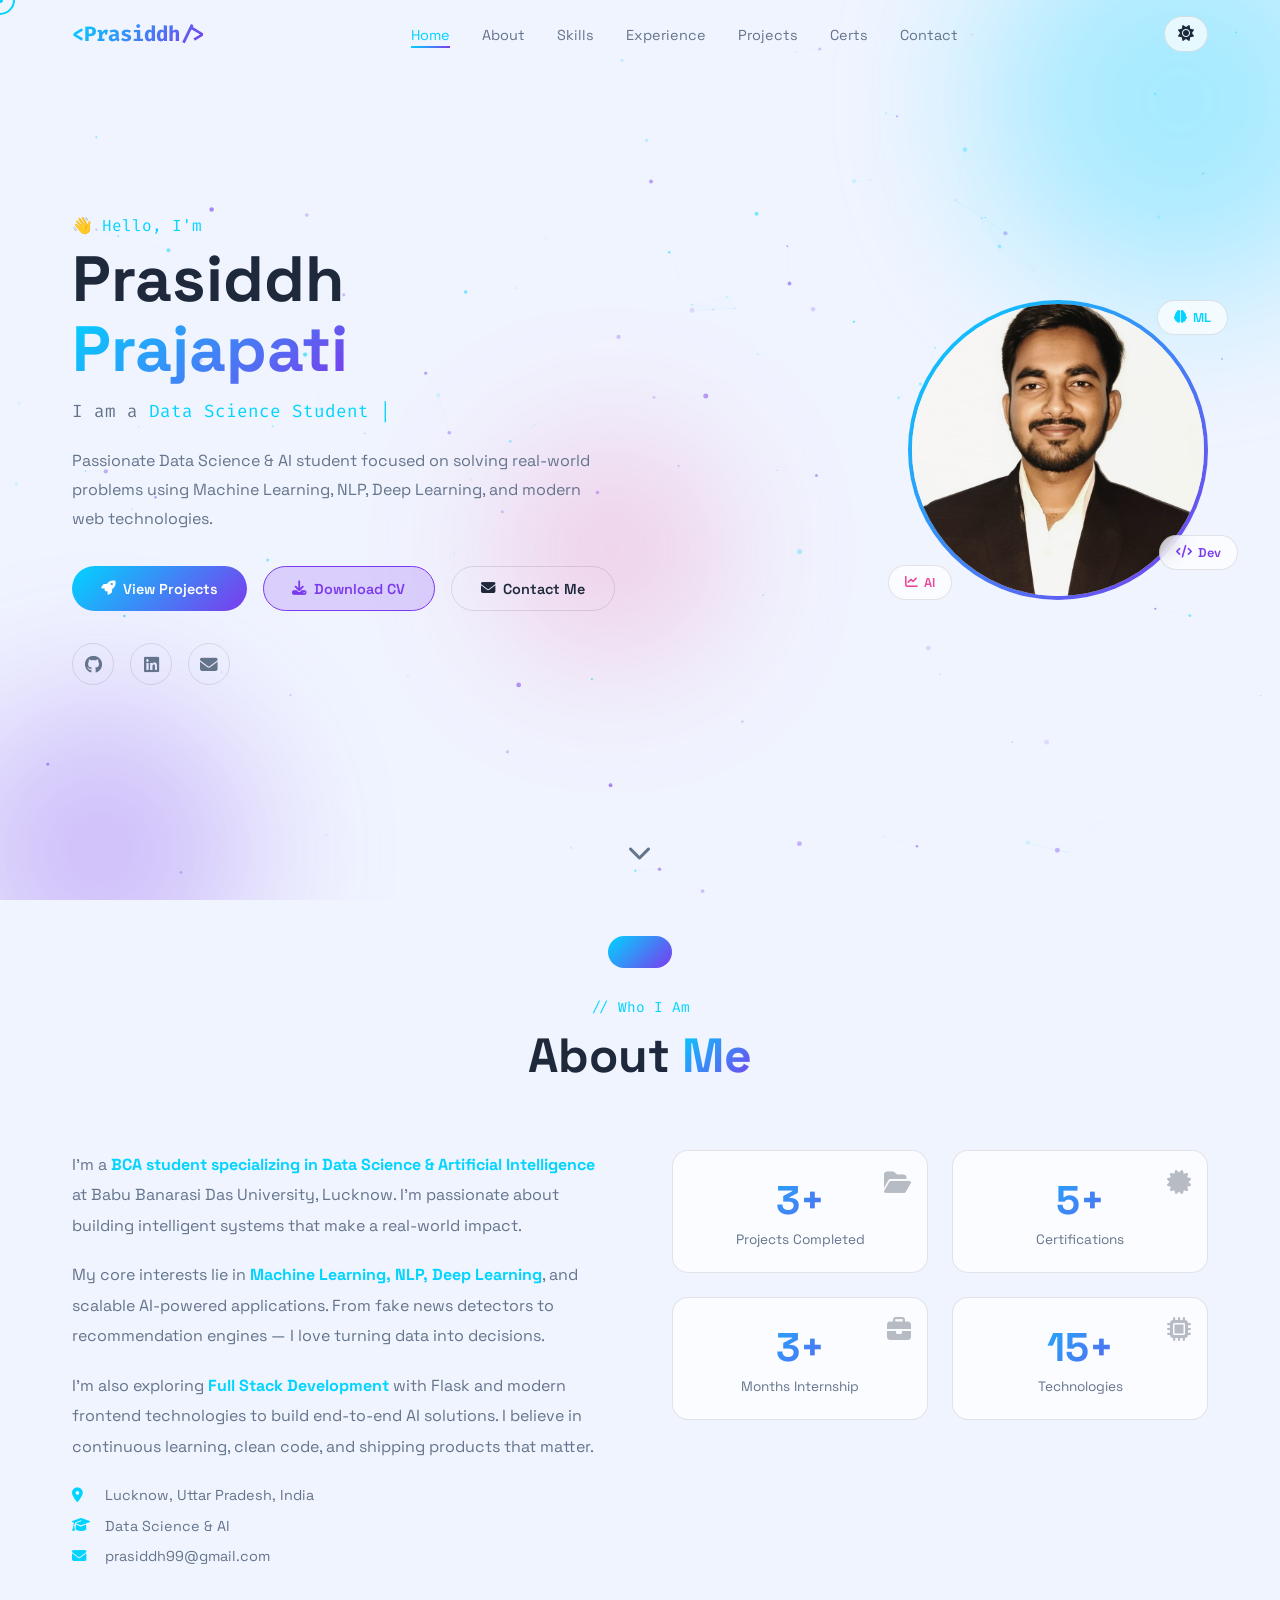
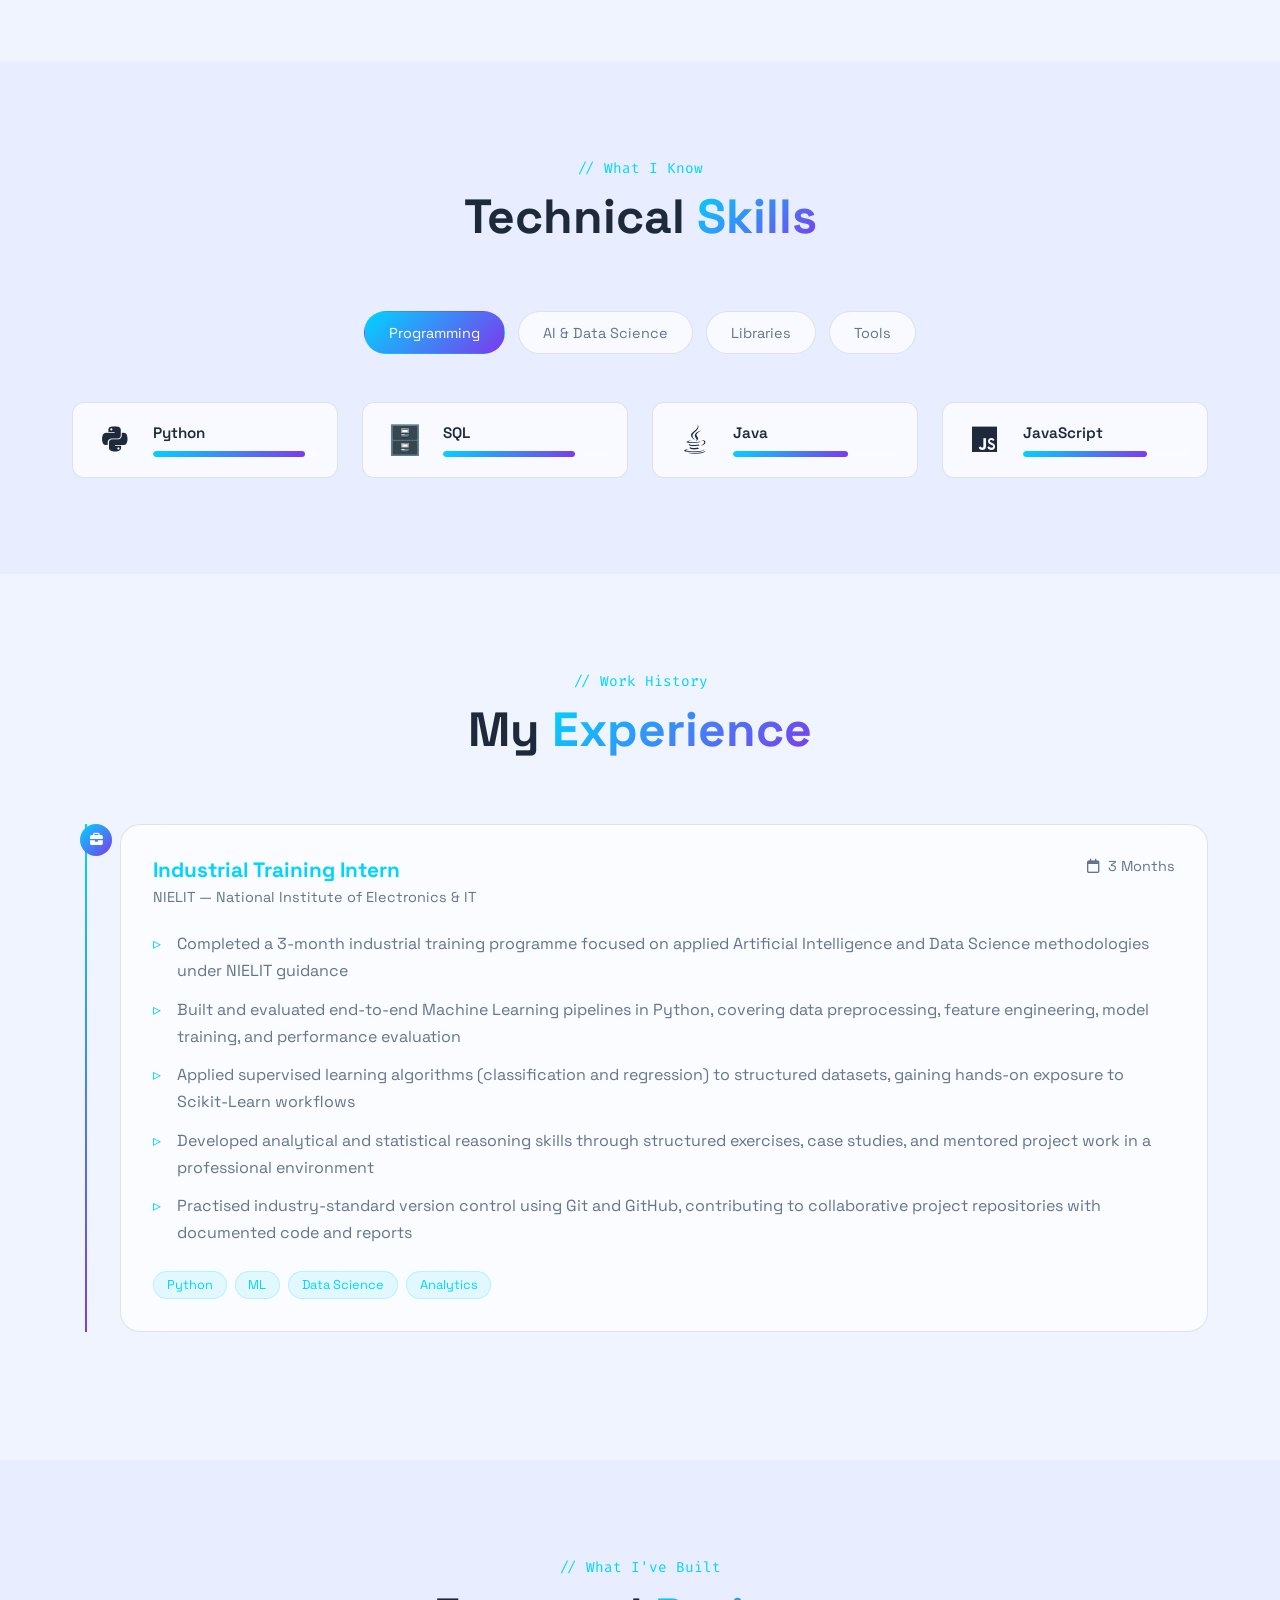
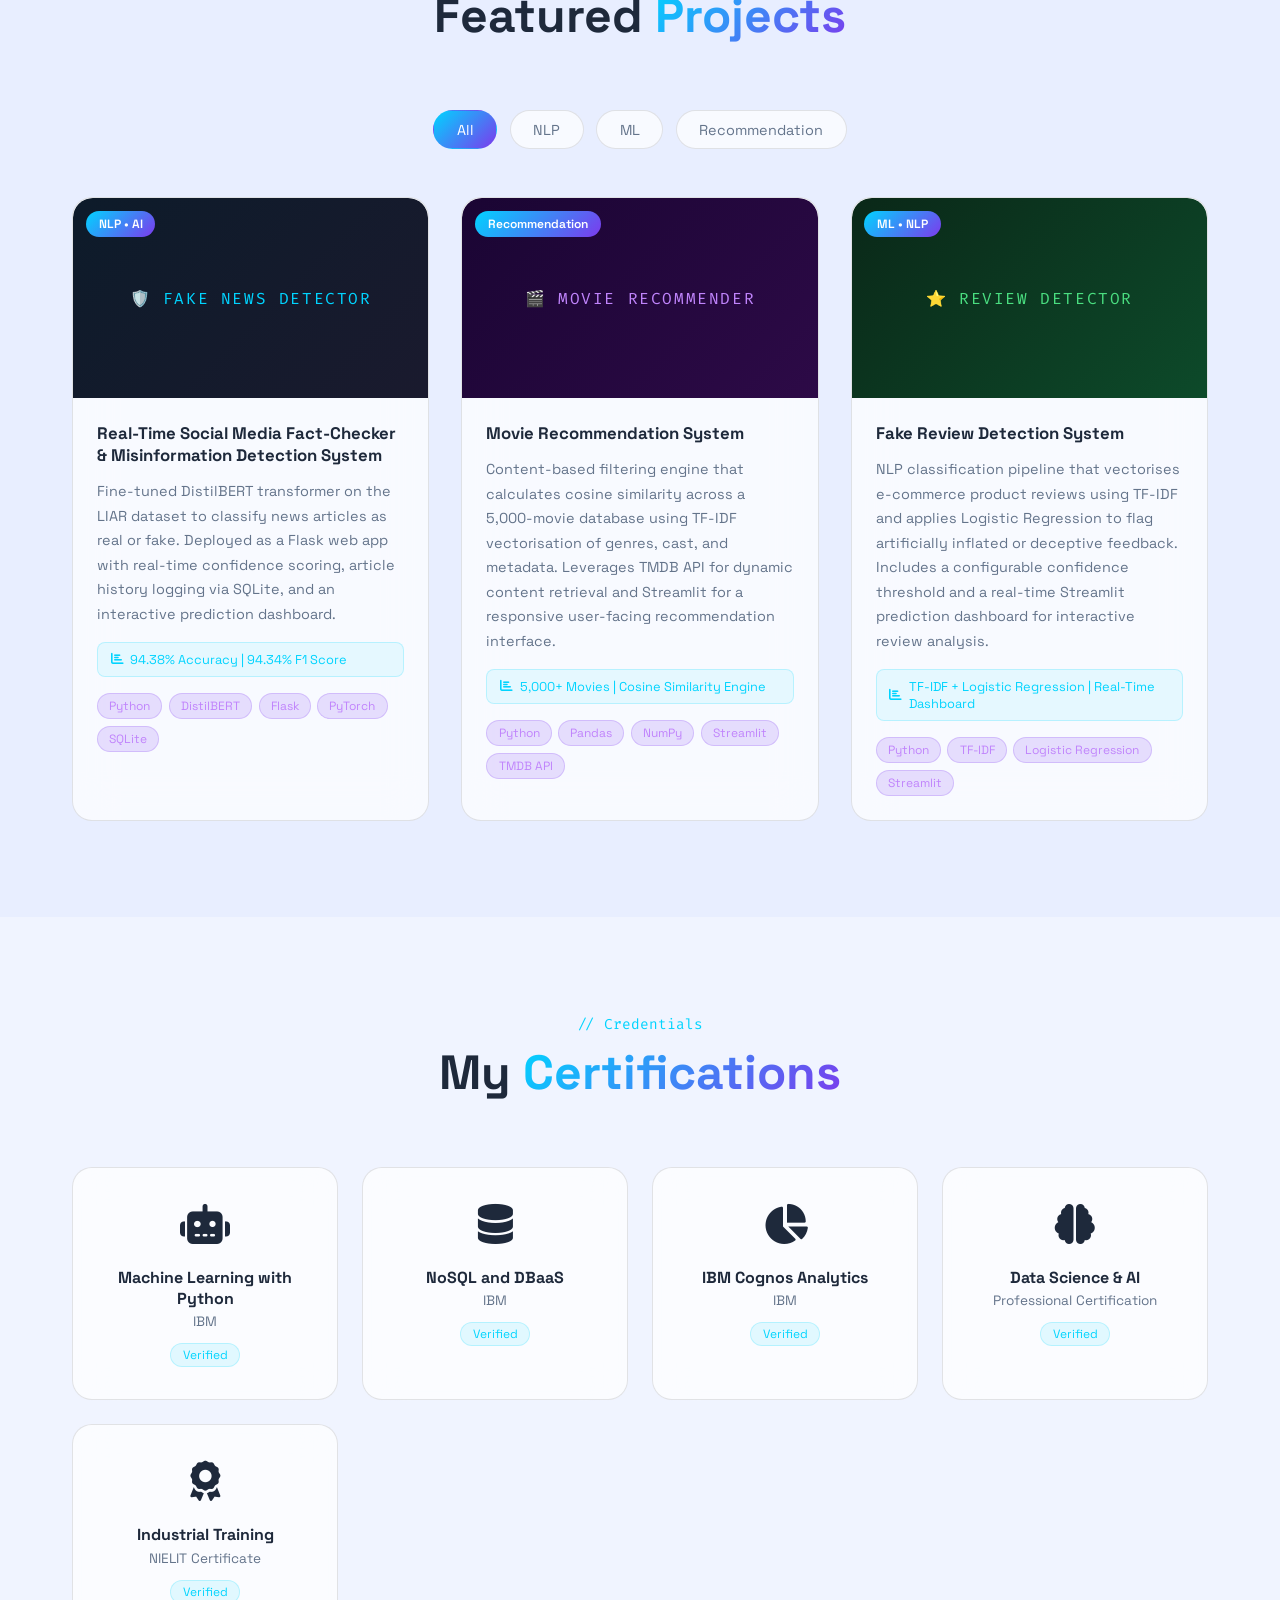
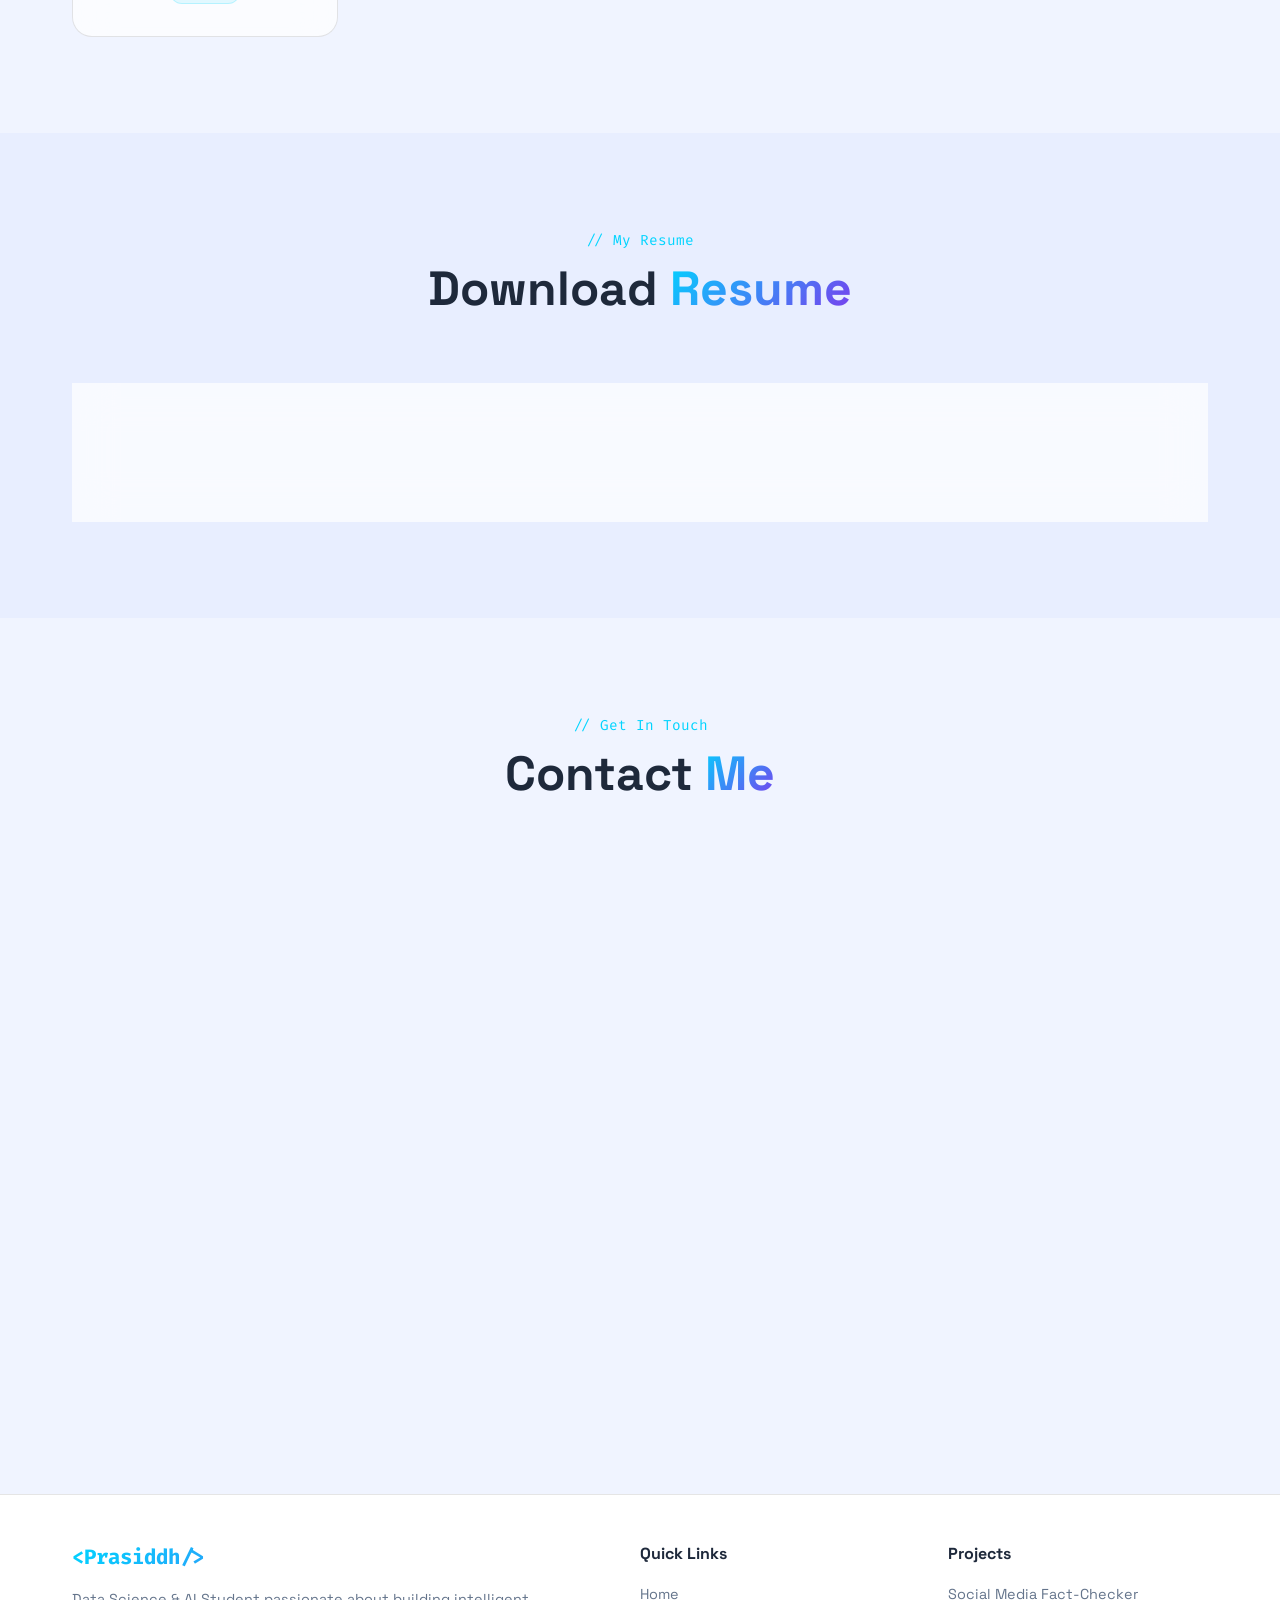
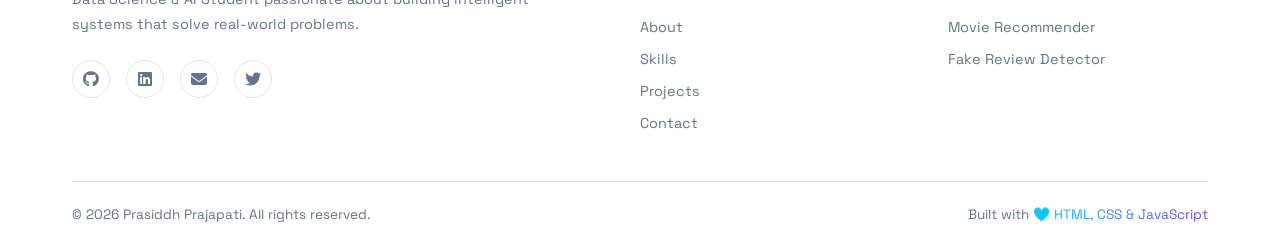
==== commit 0729cb8e: "Add Google Search Console verification" ====
--- a/index.html
+++ b/index.html
@@ -13,6 +13,7 @@
     content="Prasiddh Prajapati, Prasiddh, prasiddh721, prasiddh148, prasiddh prajapati portfolio, prasiddh data science, prasiddh AI developer, prasiddh lucknow, Data Science, Artificial Intelligence, Machine Learning, AI, ML, NLP, Natural Language Processing, Deep Learning, Python Developer, Data Scientist, AI Engineer, AI ML Developer, Full Stack AI, Flask, Streamlit, PyTorch, Scikit-Learn, Pandas, NumPy, BBD University, BBDU, Babu Banarasi Das University, Lucknow, Uttar Pradesh, India, NIELIT, NIELIT Internship, Industrial Training, BCA Student, Data Science Student, AI Student, Fake News Detection, Misinformation Detection, DistilBERT, Movie Recommendation System, Fake Review Detection, Portfolio, GitHub prasiddh721, AI Portfolio India" />
   <meta name="author" content="Prasiddh Prajapati" />
   <meta name="robots" content="index, follow" />
+  <meta name="google-site-verification" content="FyhFstlhB27UZLKMOHVcj061-wNt2CqzrPyg0VFGSn8" />
   <link rel="canonical" href="https://prasiddh721.github.io/" />
 
   <!-- ===== OPEN GRAPH (WhatsApp / LinkedIn / Facebook preview) ===== -->
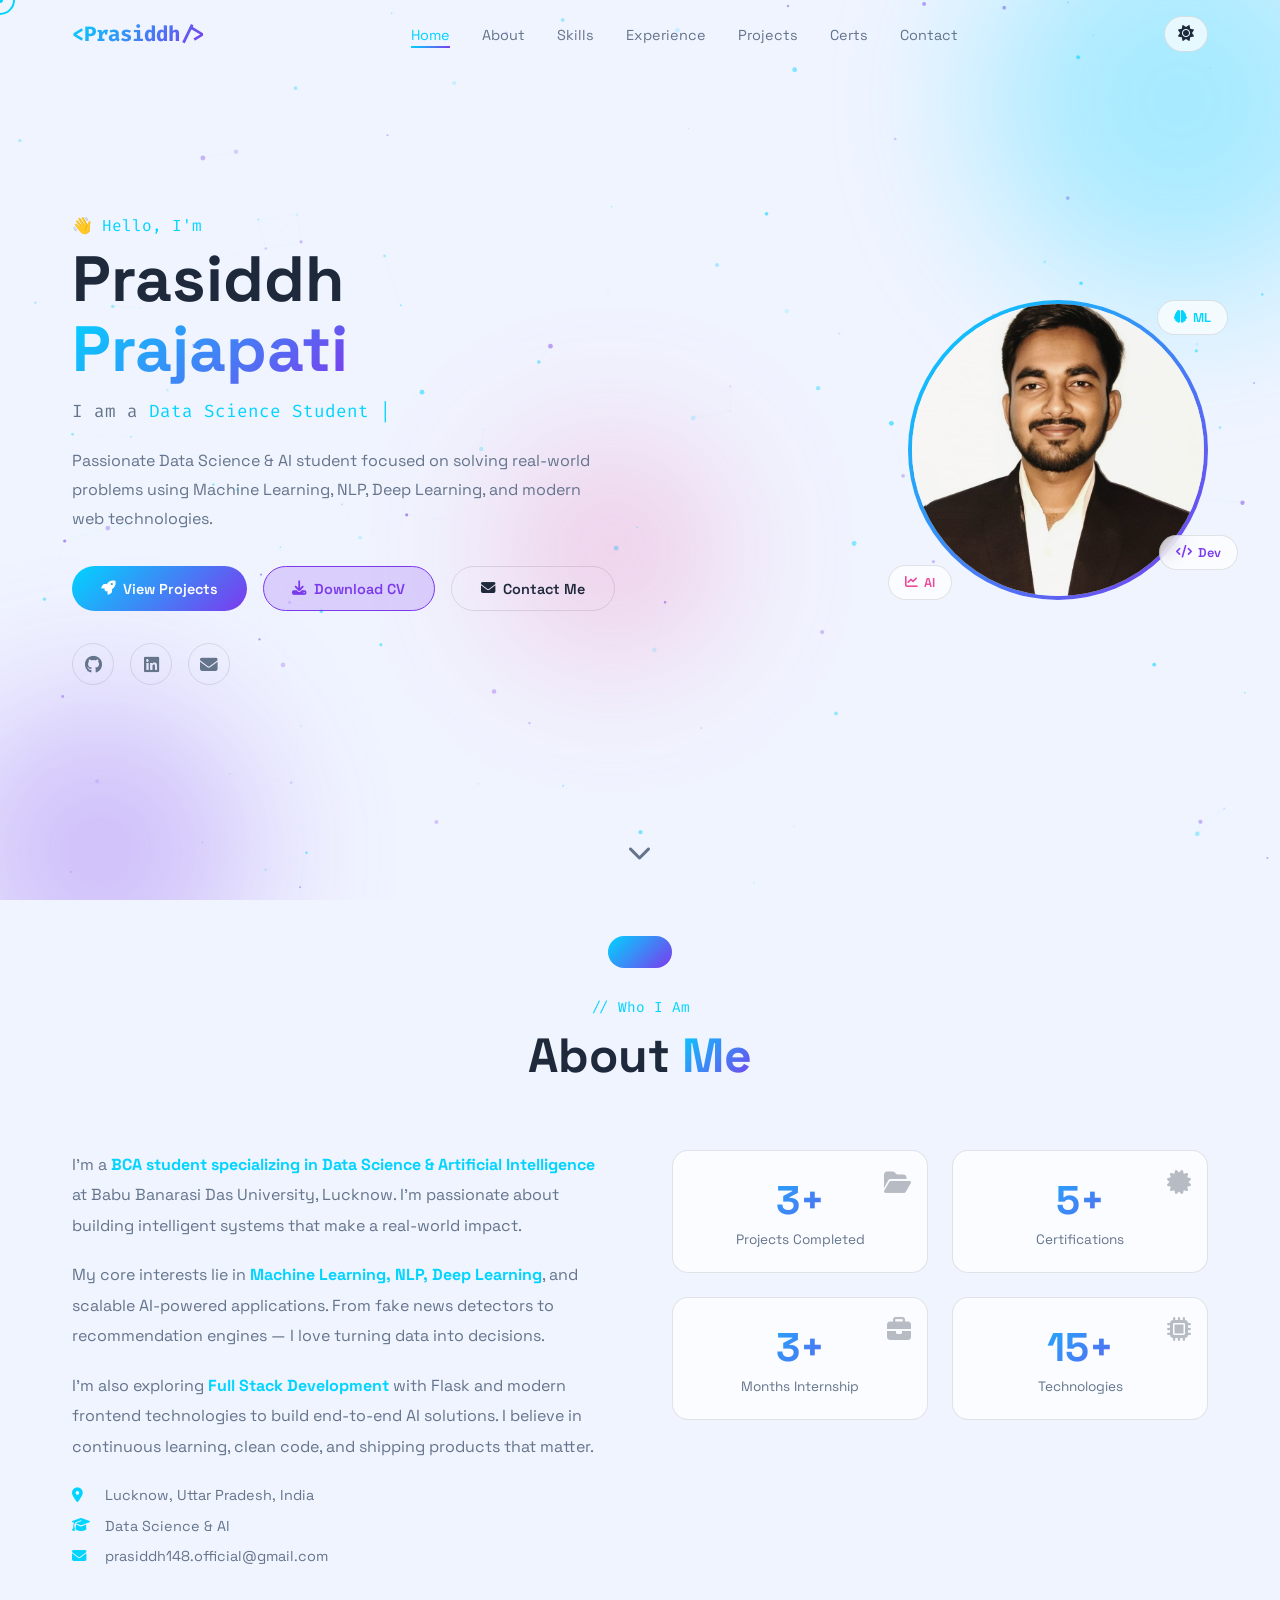
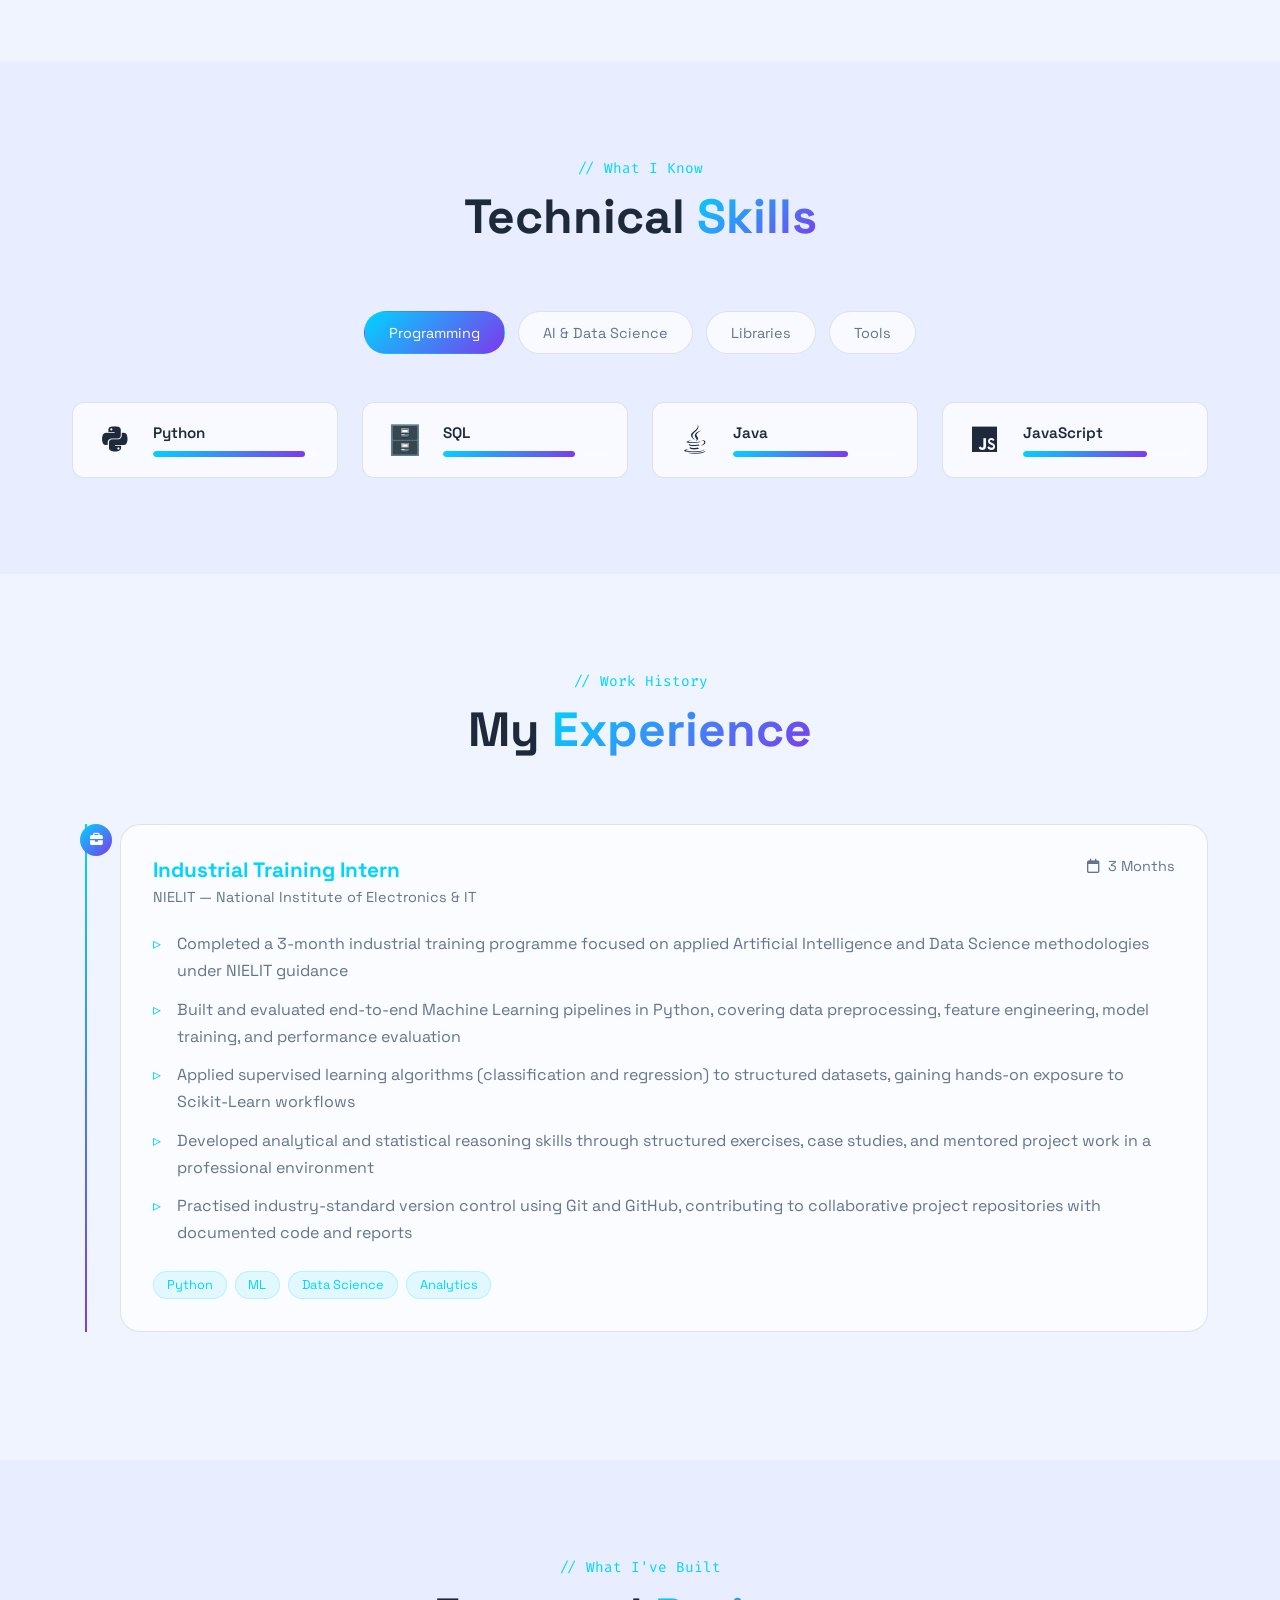
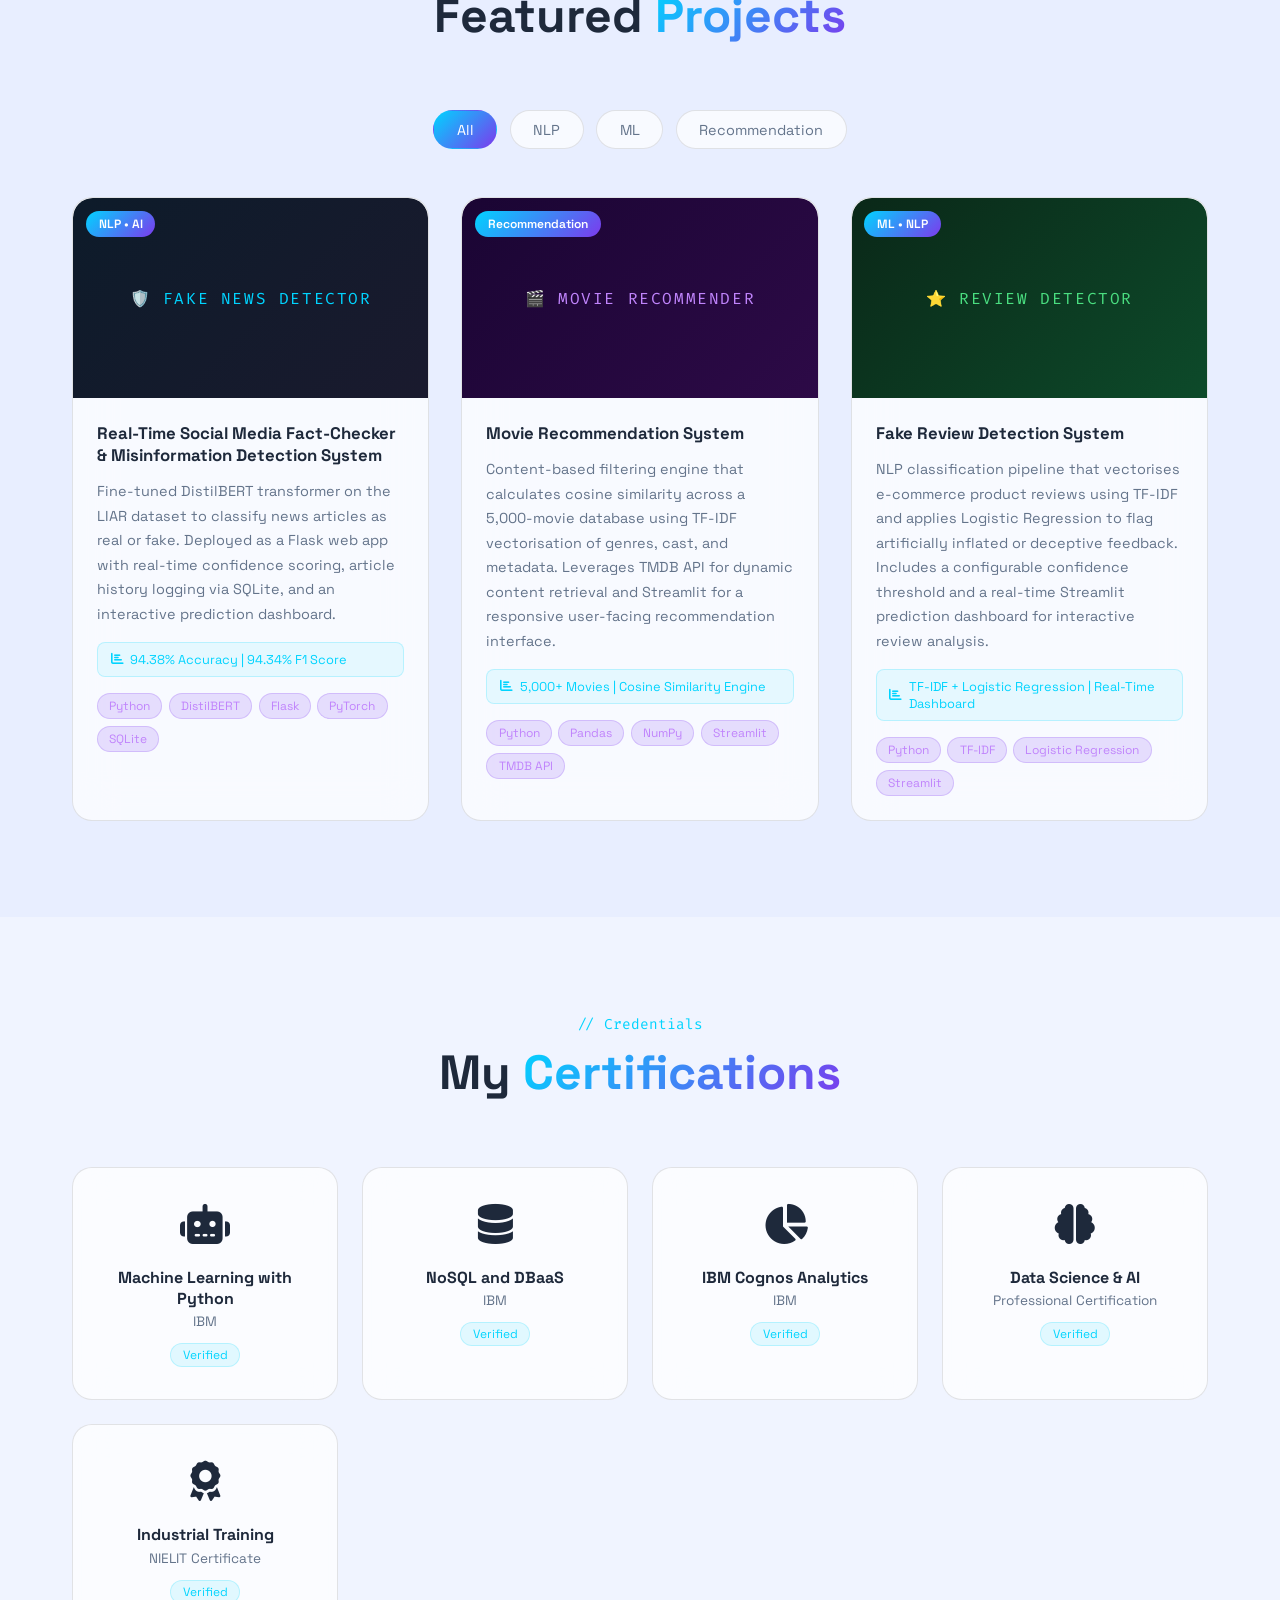
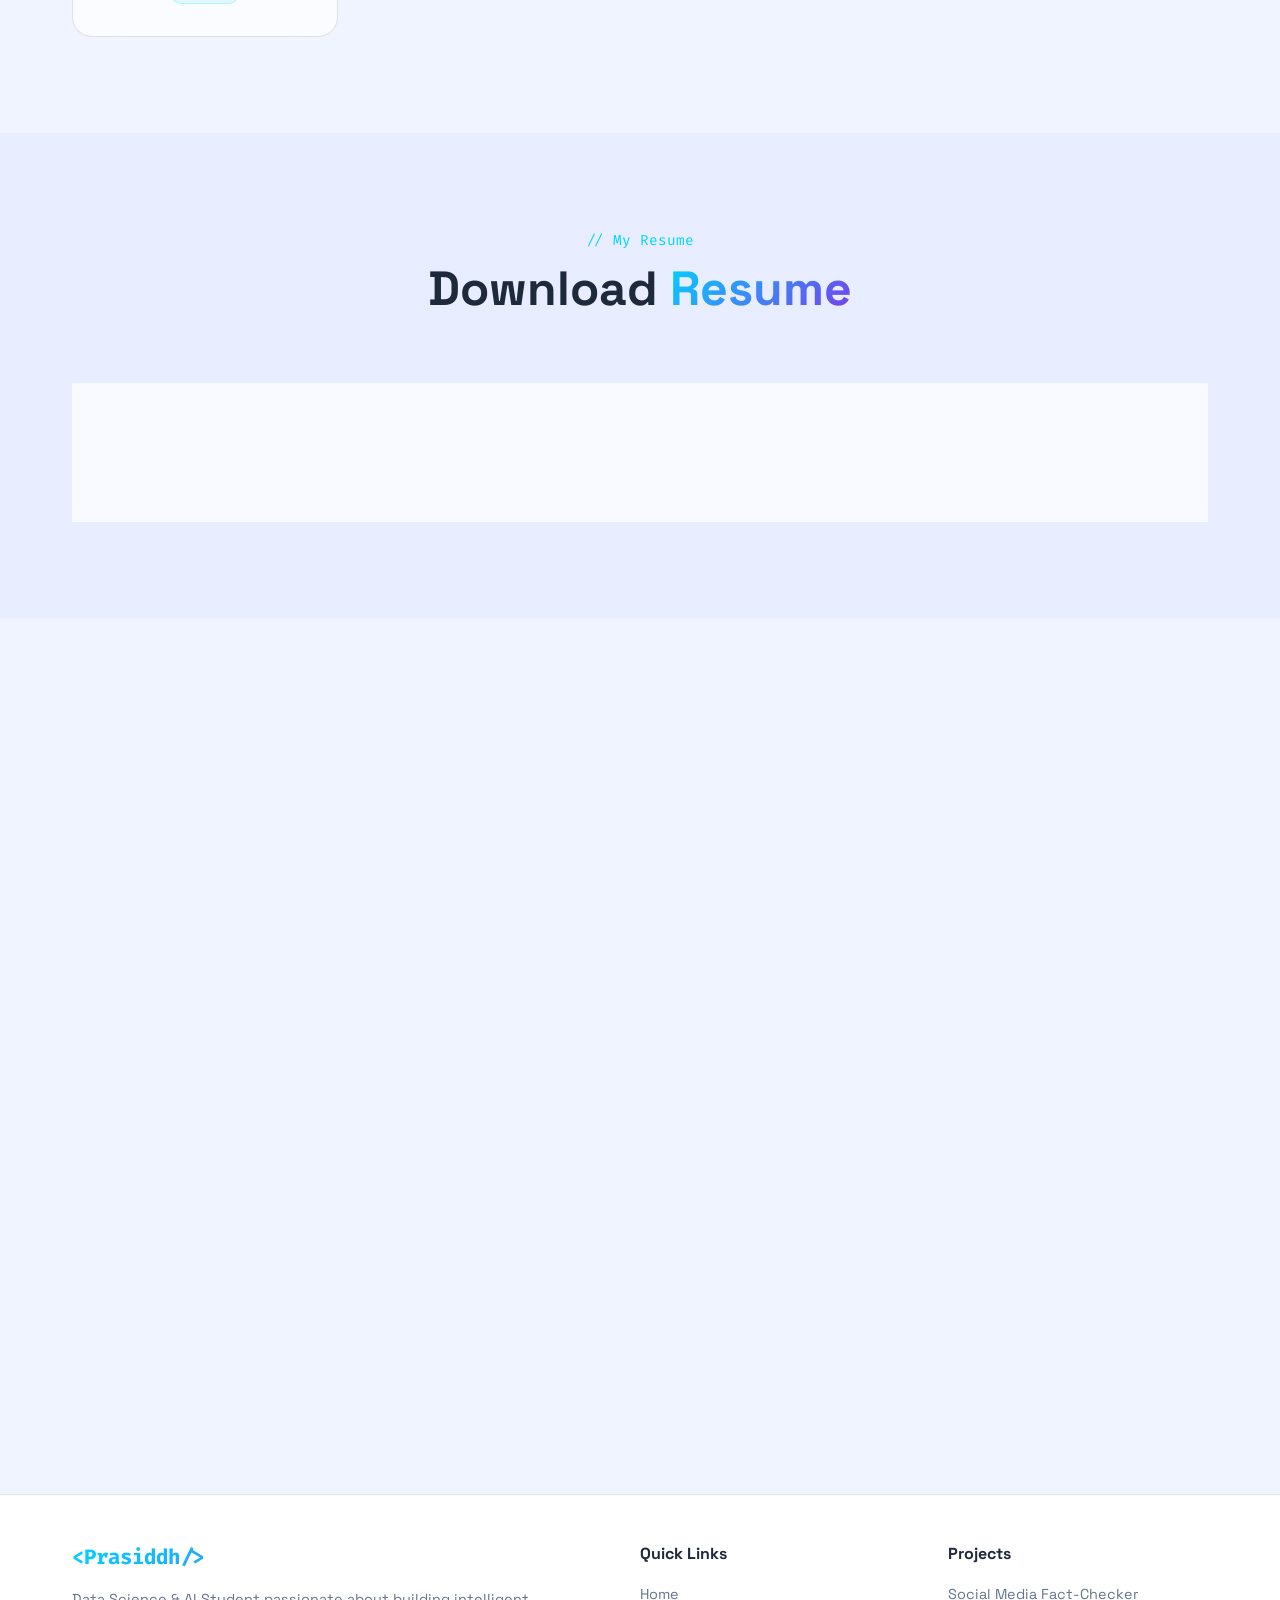
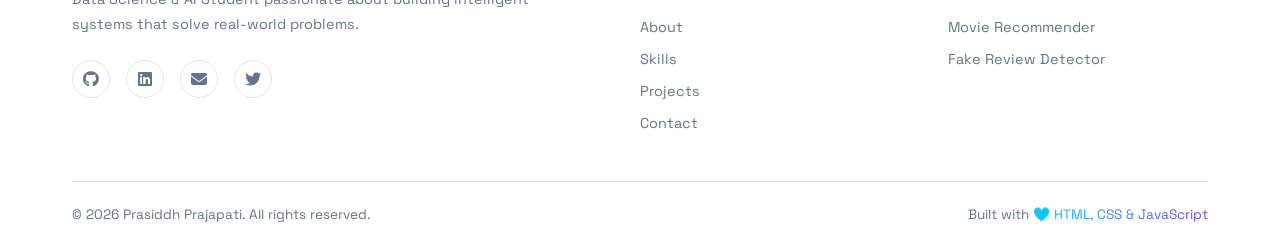
==== commit eff59a36: "Update email address to prasiddh148.official@gmail.com" ====
--- a/index.html
+++ b/index.html
@@ -47,7 +47,7 @@
     "alternateName": ["prasiddh721", "prasiddh148", "Prasiddh"],
     "url": "https://prasiddh721.github.io",
     "image": "https://prasiddh721.github.io/photo.jpg",
-    "email": "prasiddh99@gmail.com",
+    "email": "prasiddh148.official@gmail.com",
     "jobTitle": "Data Science & AI Student",
     "description": "BCA student specialising in Data Science and Artificial Intelligence at Babu Banarasi Das University (BBDU), Lucknow. NIELIT-certified industrial training intern with expertise in Machine Learning, NLP, Deep Learning, Python, Flask and Streamlit.",
     "alumniOf": {
@@ -145,7 +145,7 @@
               class="fab fa-github"></i></a>
           <a href="https://www.linkedin.com/in/prasiddh-prajapati-bb4133302" target="_blank"
             rel="noopener noreferrer"><i class="fab fa-linkedin"></i></a>
-          <a href="mailto:prasiddh99@gmail.com"><i class="fas fa-envelope"></i></a>
+          <a href="mailto:prasiddh148.official@gmail.com"><i class="fas fa-envelope"></i></a>
         </div>
       </div>
       <div class="hero-image-wrap">
@@ -182,7 +182,7 @@
           <div class="about-info">
             <div class="info-item"><i class="fas fa-map-marker-alt"></i><span>Lucknow, Uttar Pradesh, India</span></div>
             <div class="info-item"><i class="fas fa-graduation-cap"></i><span>Data Science & AI</span></div>
-            <div class="info-item"><i class="fas fa-envelope"></i><span>prasiddh99@gmail.com</span></div>
+            <div class="info-item"><i class="fas fa-envelope"></i><span>prasiddh148.official@gmail.com</span></div>
           </div>
         </div>
         <div class="about-stats reveal">
@@ -642,10 +642,10 @@
           <p>Whether you have a project idea, collaboration opportunity, or just want to connect — my inbox is always
             open.</p>
           <div class="contact-links">
-            <a href="mailto:prasiddh99@gmail.com" class="contact-link">
+            <a href="mailto:prasiddh148.official@gmail.com" class="contact-link">
               <div class="cl-icon"><i class="fas fa-envelope"></i></div>
               <div><span>Email</span>
-                <p>prasiddh99@gmail.com</p>
+                <p>prasiddh148.official@gmail.com</p>
               </div>
             </a>
             <a href="https://www.linkedin.com/in/prasiddh-prajapati-bb4133302" target="_blank" rel="noopener noreferrer"
@@ -704,7 +704,7 @@
                 class="fab fa-github"></i></a>
             <a href="https://www.linkedin.com/in/prasiddh-prajapati-bb4133302" target="_blank"
               rel="noopener noreferrer"><i class="fab fa-linkedin"></i></a>
-            <a href="mailto:prasiddh99@gmail.com"><i class="fas fa-envelope"></i></a>
+            <a href="mailto:prasiddh148.official@gmail.com"><i class="fas fa-envelope"></i></a>
             <a href="https://x.com/prasiddh148" target="_blank" rel="noopener noreferrer"><i
                 class="fab fa-twitter"></i></a>
           </div>
